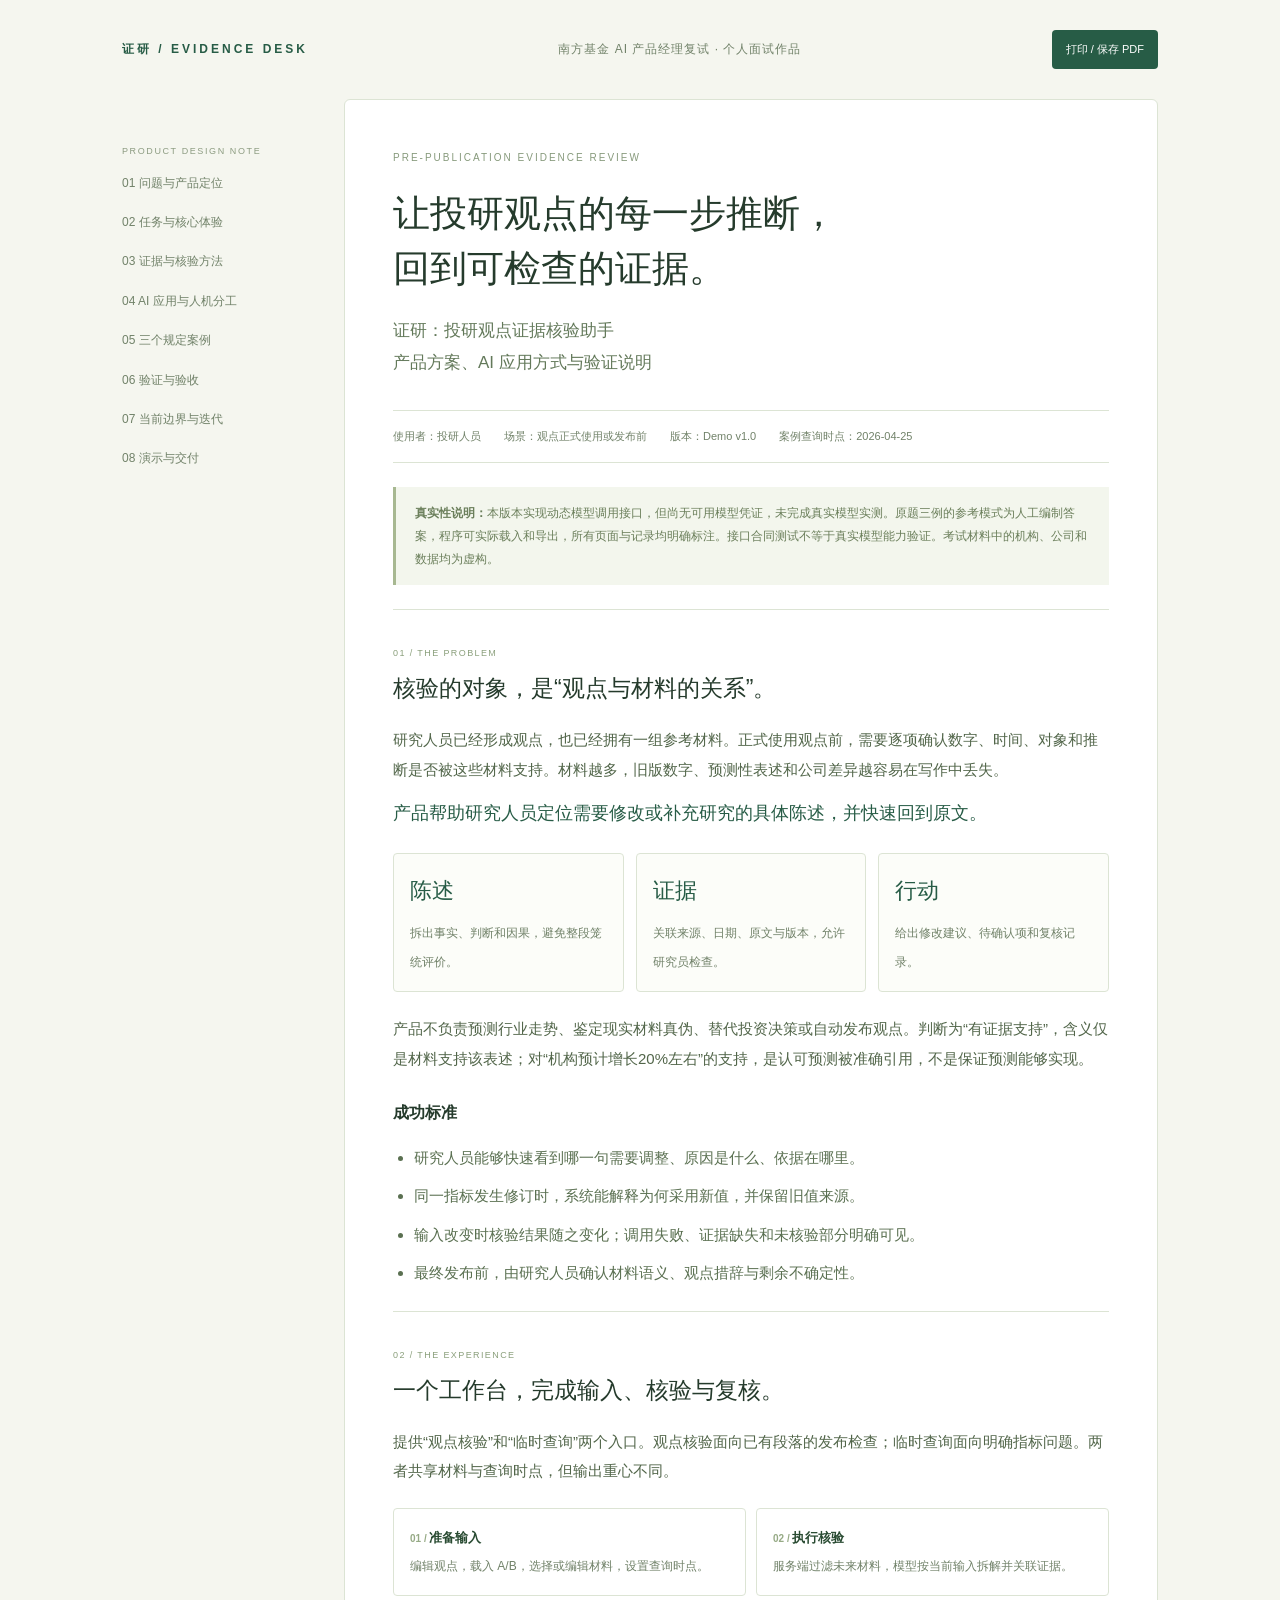
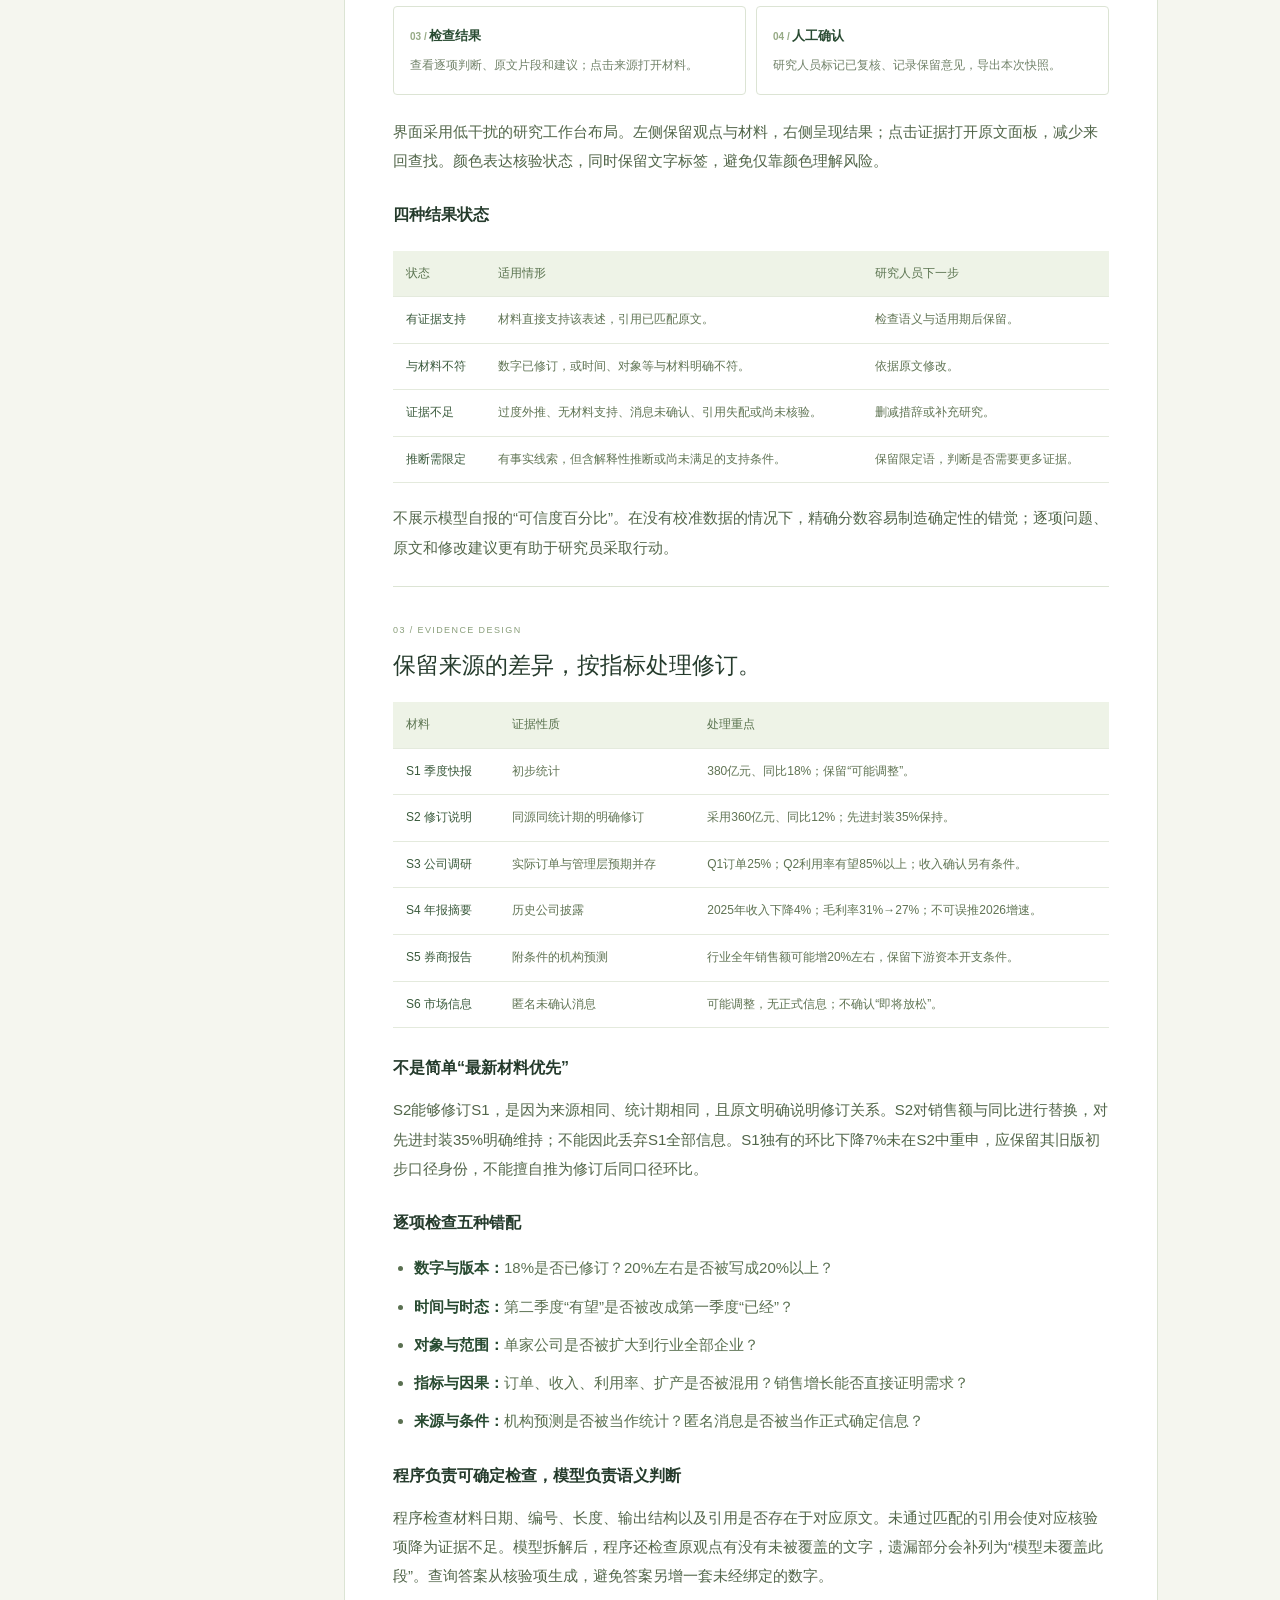
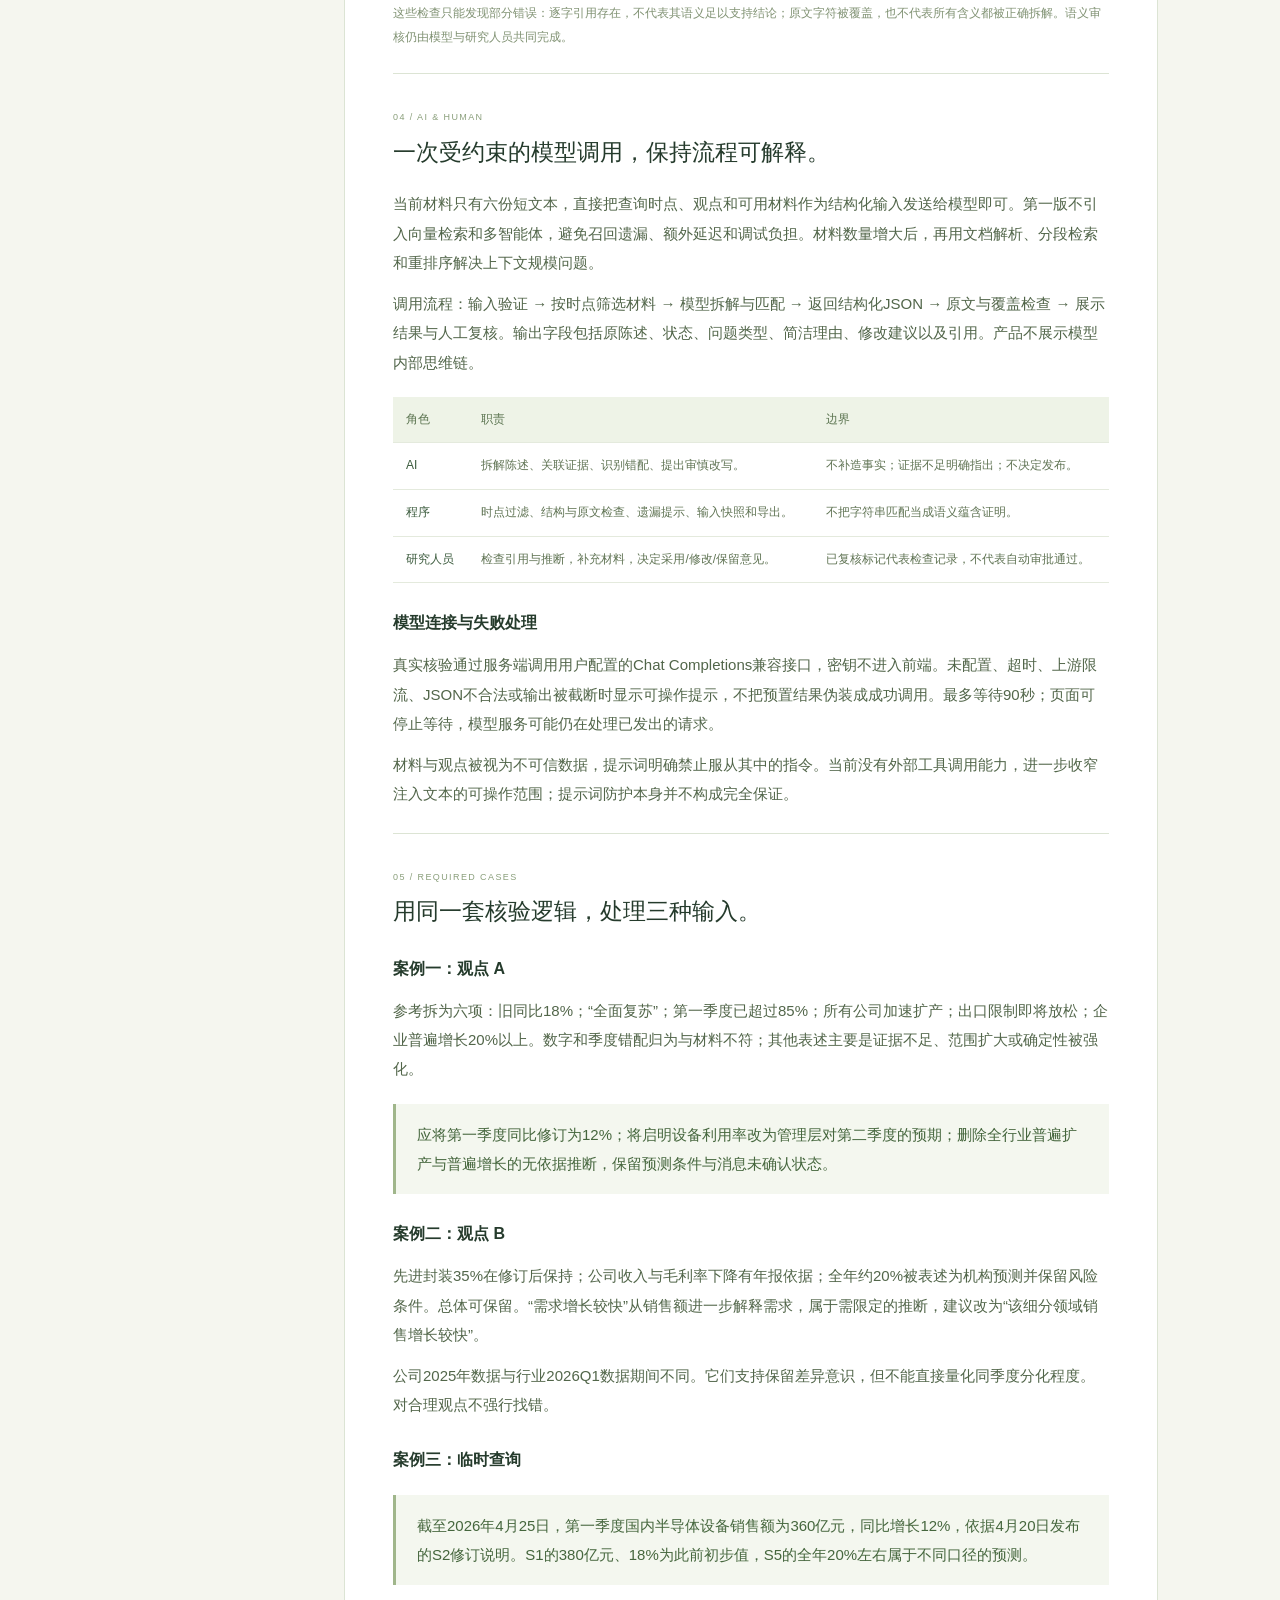
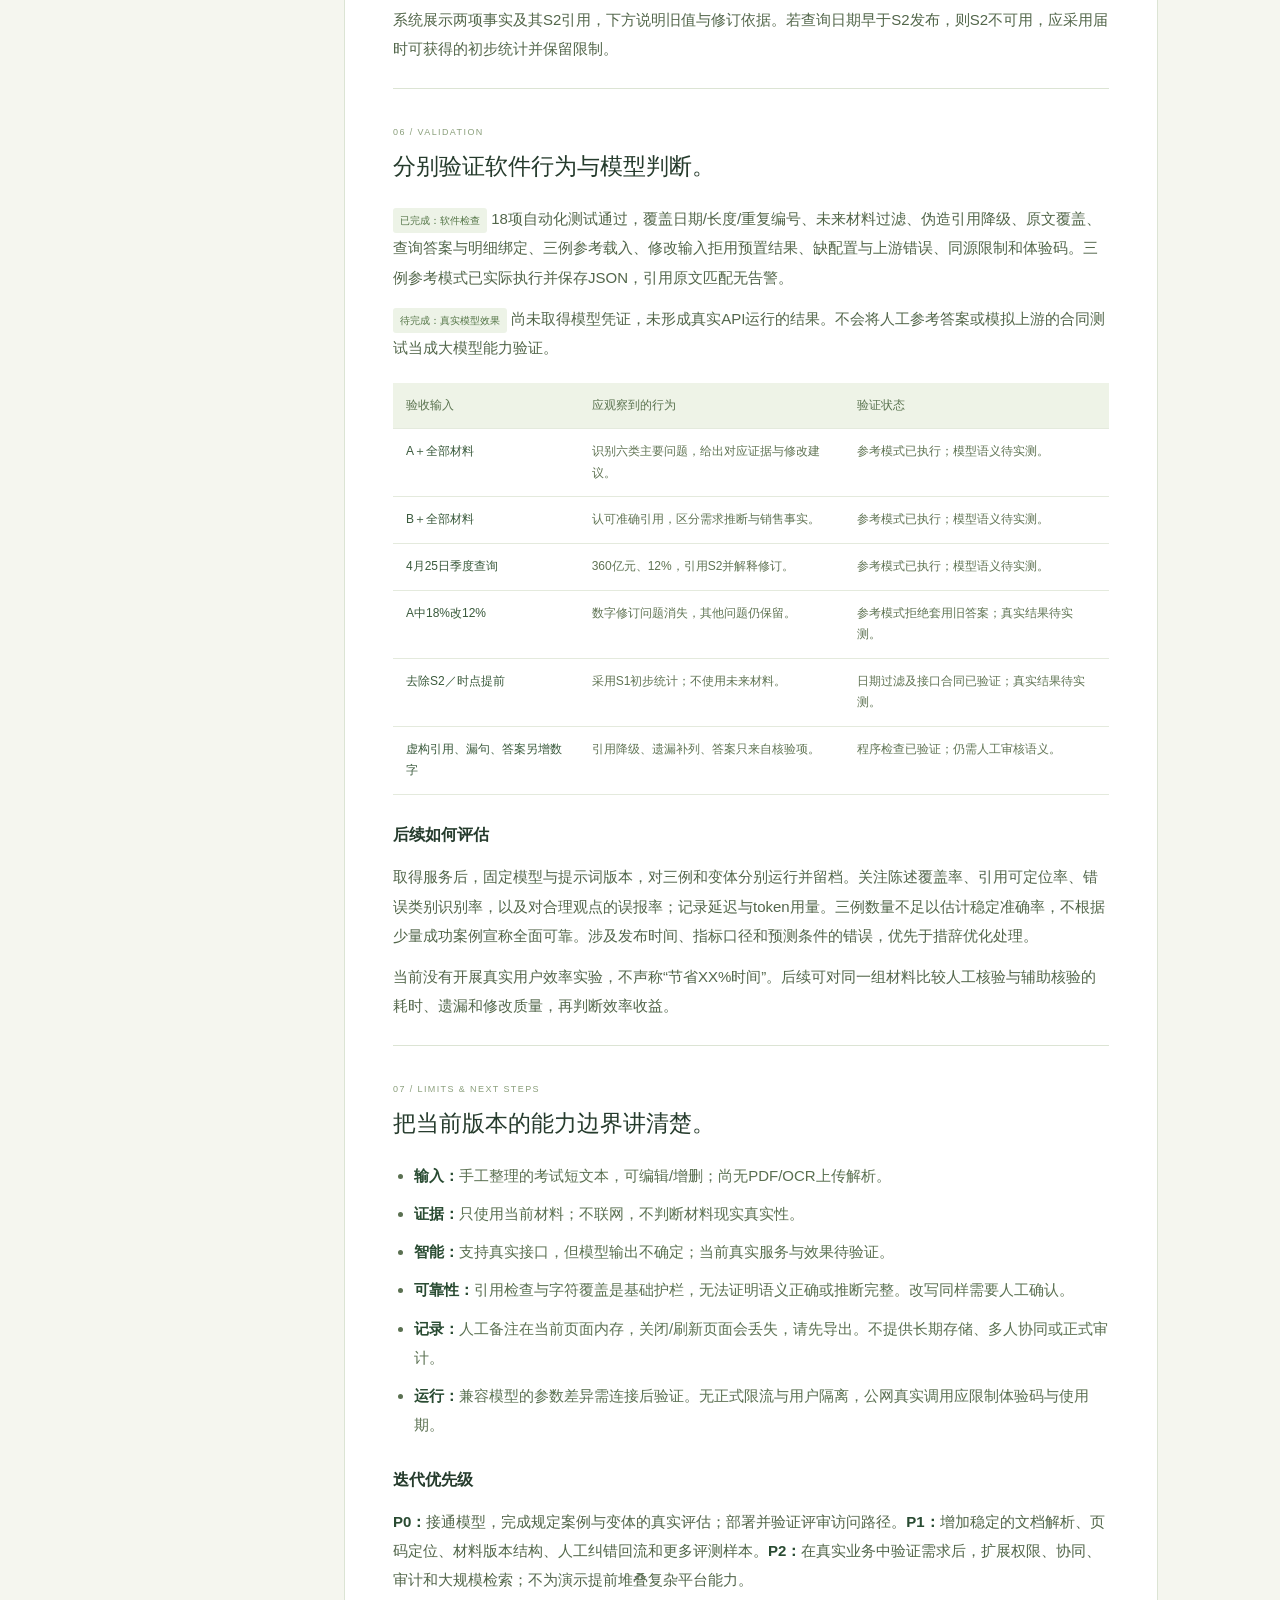
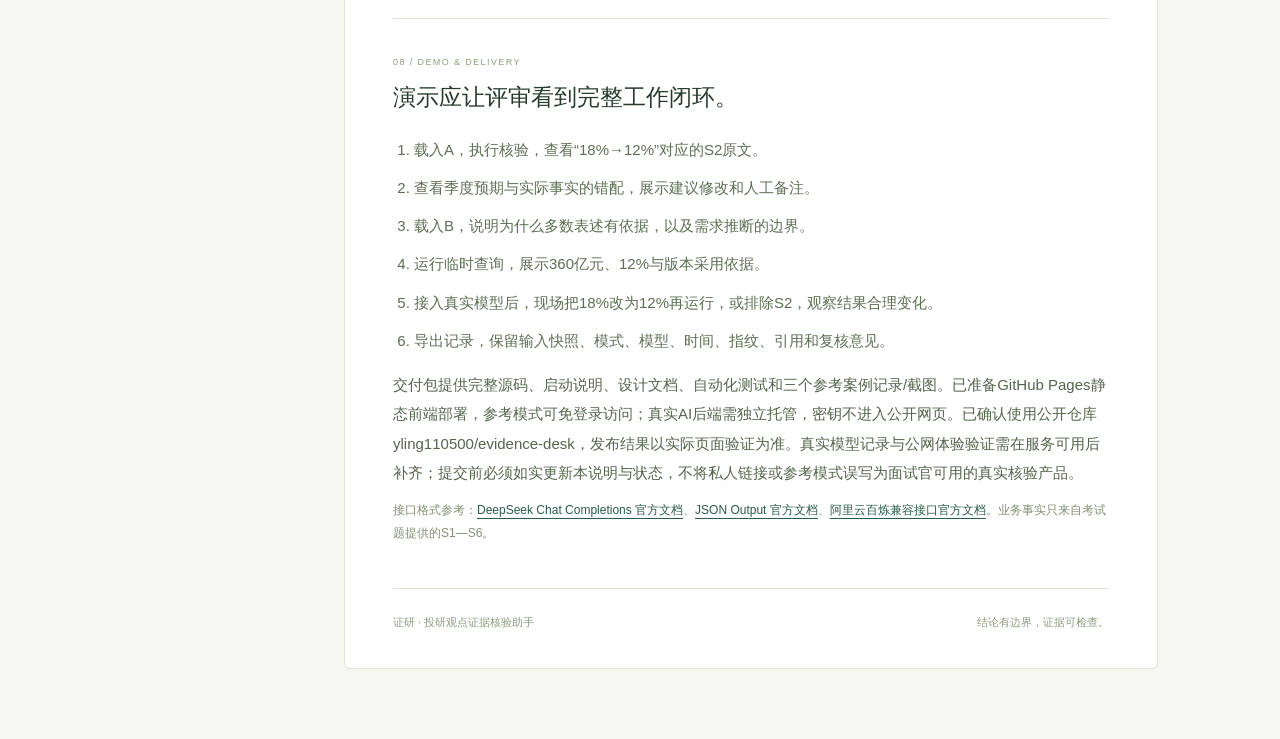
==== design.html @ 10c620d6 "Publish evidence review demo and design documentation" ====
<!doctype html>
<html lang="zh-CN"><head><meta charset="utf-8"><meta name="viewport" content="width=device-width,initial-scale=1"><title>证研 · 产品设计思路</title><style>
:root{--ink:#253b2c;--muted:#718269;--green:#275c46;--line:#dce4d4;--paper:#f5f6ef}*{box-sizing:border-box}html{scroll-behavior:smooth}body{margin:0;background:var(--paper);color:var(--ink);font:15px/1.95 -apple-system,BlinkMacSystemFont,"PingFang SC","Microsoft YaHei",sans-serif}a{color:var(--green);text-underline-offset:4px}header{max-width:1100px;margin:0 auto;padding:30px 32px;display:flex;align-items:center;justify-content:space-between;font-size:12px;letter-spacing:1px;color:var(--muted)}.brand{font-weight:600;color:var(--green);letter-spacing:3px}.wrap{max-width:1100px;margin:auto;display:grid;grid-template-columns:180px minmax(0,1fr);gap:42px;padding:0 32px 70px}nav{position:sticky;top:25px;align-self:start;padding-top:35px}nav a{display:block;font-size:12px;text-decoration:none;color:var(--muted);padding:8px 0}nav small{font-size:9px;letter-spacing:1.6px;color:#8d9c82}article{background:white;border:1px solid var(--line);padding:48px 48px 35px;border-radius:6px}.kicker{font-size:10px;letter-spacing:2px;color:#879a7c}.hero h1{font-family:"Songti SC","Noto Serif CJK SC",serif;font-size:37px;line-height:1.5;font-weight:500;margin:18px 0}.hero>p{font-size:17px;line-height:1.9;color:#63795a}.meta{border-top:1px solid var(--line);border-bottom:1px solid var(--line);padding:15px 0;font-size:11px;color:var(--muted);display:flex;flex-wrap:wrap;gap:10px 23px;margin:30px 0 24px}.disclosure{border-left:3px solid #a7b891;background:#f3f6ed;padding:15px 19px;font-size:12px;line-height:1.9;color:#6b7f5b}.section{padding-top:35px;margin-top:24px;border-top:1px solid var(--line);scroll-margin-top:25px}.section-label{font-size:9px;letter-spacing:1.4px;color:#8a9f7b}.section h2{font-size:23px;font-weight:500;line-height:1.5;margin:8px 0 20px}.section h3{font-size:16px;font-weight:600;margin:24px 0 8px}.section p{margin:12px 0;color:#52664a}.section strong{color:#294b32}.lead{font-size:18px;color:var(--green)!important}.cards{display:grid;grid-template-columns:repeat(3,1fr);gap:12px;margin:22px 0}.card{border:1px solid var(--line);padding:16px;background:#fcfdf9;border-radius:4px}.card b{display:block;font-size:22px;font-weight:500;color:var(--green);margin-bottom:4px}.card span{font-size:12px;color:var(--muted)}table{width:100%;border-collapse:collapse;font-size:12px;line-height:1.8;margin:20px 0}th{text-align:left;background:#eef3e7;color:#5b7450;font-weight:500}td,th{padding:12px 13px;border-bottom:1px solid #e4eadd;vertical-align:top}td{color:#607454}td:first-child{color:#3a5a3c}ol,ul{padding-left:21px;color:#5a7051}li{margin:9px 0}blockquote{border-left:3px solid #a0b68b;margin:20px 0;padding:16px 21px;background:#f4f7ef;color:#45663d}code{font-size:12px;background:#eef3e7;padding:2px 5px;border-radius:3px}.flow{display:grid;grid-template-columns:repeat(2,1fr);gap:10px;counter-reset:flow;margin:22px 0}.flow>div{padding:16px;border:1px solid var(--line);border-radius:4px}.flow strong{display:block;font-size:13px}.flow strong:before{counter-increment:flow;content:'0' counter(flow) ' / ';color:#96aa85;font-size:10px}.flow span{font-size:12px;color:var(--muted)}.tag{display:inline-block;padding:3px 7px;font-size:10px;background:#edf3e7;color:#547547;border-radius:3px}.small{font-size:12px!important;color:#809273!important}.closing{margin-top:42px;padding-top:23px;border-top:1px solid var(--line);font-size:11px;color:#899c7c;display:flex;justify-content:space-between}.print{background:var(--green);border:0;border-radius:4px;color:white;padding:9px 14px;cursor:pointer;font:inherit;font-size:11px}@media(max-width:800px){header{padding:20px}.wrap{display:block;padding:0 16px 40px}nav{display:none}article{padding:30px 23px}.hero h1{font-size:29px}.hero>p{font-size:15px}table{font-size:11px}td,th{padding:10px 7px}.cards{gap:8px}.card{padding:11px}.card span{font-size:11px}.flow{grid-template-columns:1fr}}@media print{body{background:white;font-size:12px}header{padding:0 0 18px}header a,.print,nav{display:none}.wrap{display:block;padding:0;max-width:none}article{padding:0;border:0}.section{break-inside:auto}tr,.card,.flow>div{break-inside:avoid}.hero h1{font-size:30px}h2,h3{break-after:avoid}.section{margin-top:16px;padding-top:20px}a{color:inherit}}@media(prefers-reduced-motion:reduce){html{scroll-behavior:auto}}
</style></head><body>
<header><span class="brand">证研 / EVIDENCE DESK</span><span>南方基金 AI 产品经理复试 · 个人面试作品</span><button class="print" onclick="window.print()">打印 / 保存 PDF</button></header>
<div class="wrap"><nav aria-label="文档目录"><small>PRODUCT DESIGN NOTE</small><a href="#problem">01 问题与产品定位</a><a href="#experience">02 任务与核心体验</a><a href="#evidence">03 证据与核验方法</a><a href="#ai">04 AI 应用与人机分工</a><a href="#cases">05 三个规定案例</a><a href="#validation">06 验证与验收</a><a href="#limits">07 当前边界与迭代</a><a href="#demo">08 演示与交付</a></nav>
<article>
<div class="hero"><div class="kicker">PRE-PUBLICATION EVIDENCE REVIEW</div><h1>让投研观点的每一步推断，<br>回到可检查的证据。</h1><p>证研：投研观点证据核验助手<br>产品方案、AI 应用方式与验证说明</p><div class="meta"><span>使用者：投研人员</span><span>场景：观点正式使用或发布前</span><span>版本：Demo v1.0</span><span>案例查询时点：2026-04-25</span></div><div class="disclosure"><strong>真实性说明：</strong>本版本实现动态模型调用接口，但尚无可用模型凭证，未完成真实模型实测。原题三例的参考模式为人工编制答案，程序可实际载入和导出，所有页面与记录均明确标注。接口合同测试不等于真实模型能力验证。考试材料中的机构、公司和数据均为虚构。</div></div>

<section id="problem" class="section"><div class="section-label">01 / THE PROBLEM</div><h2>核验的对象，是“观点与材料的关系”。</h2><p>研究人员已经形成观点，也已经拥有一组参考材料。正式使用观点前，需要逐项确认数字、时间、对象和推断是否被这些材料支持。材料越多，旧版数字、预测性表述和公司差异越容易在写作中丢失。</p><p class="lead">产品帮助研究人员定位需要修改或补充研究的具体陈述，并快速回到原文。</p><div class="cards"><div class="card"><b>陈述</b><span>拆出事实、判断和因果，避免整段笼统评价。</span></div><div class="card"><b>证据</b><span>关联来源、日期、原文与版本，允许研究员检查。</span></div><div class="card"><b>行动</b><span>给出修改建议、待确认项和复核记录。</span></div></div><p>产品不负责预测行业走势、鉴定现实材料真伪、替代投资决策或自动发布观点。判断为“有证据支持”，含义仅是材料支持该表述；对“机构预计增长20%左右”的支持，是认可预测被准确引用，不是保证预测能够实现。</p><h3>成功标准</h3><ul><li>研究人员能够快速看到哪一句需要调整、原因是什么、依据在哪里。</li><li>同一指标发生修订时，系统能解释为何采用新值，并保留旧值来源。</li><li>输入改变时核验结果随之变化；调用失败、证据缺失和未核验部分明确可见。</li><li>最终发布前，由研究人员确认材料语义、观点措辞与剩余不确定性。</li></ul></section>

<section id="experience" class="section"><div class="section-label">02 / THE EXPERIENCE</div><h2>一个工作台，完成输入、核验与复核。</h2><p>提供“观点核验”和“临时查询”两个入口。观点核验面向已有段落的发布检查；临时查询面向明确指标问题。两者共享材料与查询时点，但输出重心不同。</p><div class="flow"><div><strong>准备输入</strong><span>编辑观点，载入 A/B，选择或编辑材料，设置查询时点。</span></div><div><strong>执行核验</strong><span>服务端过滤未来材料，模型按当前输入拆解并关联证据。</span></div><div><strong>检查结果</strong><span>查看逐项判断、原文片段和建议；点击来源打开材料。</span></div><div><strong>人工确认</strong><span>研究人员标记已复核、记录保留意见，导出本次快照。</span></div></div><p>界面采用低干扰的研究工作台布局。左侧保留观点与材料，右侧呈现结果；点击证据打开原文面板，减少来回查找。颜色表达核验状态，同时保留文字标签，避免仅靠颜色理解风险。</p><h3>四种结果状态</h3><table><thead><tr><th>状态</th><th>适用情形</th><th>研究人员下一步</th></tr></thead><tbody><tr><td>有证据支持</td><td>材料直接支持该表述，引用已匹配原文。</td><td>检查语义与适用期后保留。</td></tr><tr><td>与材料不符</td><td>数字已修订，或时间、对象等与材料明确不符。</td><td>依据原文修改。</td></tr><tr><td>证据不足</td><td>过度外推、无材料支持、消息未确认、引用失配或尚未核验。</td><td>删减措辞或补充研究。</td></tr><tr><td>推断需限定</td><td>有事实线索，但含解释性推断或尚未满足的支持条件。</td><td>保留限定语，判断是否需要更多证据。</td></tr></tbody></table><p>不展示模型自报的“可信度百分比”。在没有校准数据的情况下，精确分数容易制造确定性的错觉；逐项问题、原文和修改建议更有助于研究员采取行动。</p></section>

<section id="evidence" class="section"><div class="section-label">03 / EVIDENCE DESIGN</div><h2>保留来源的差异，按指标处理修订。</h2><table><thead><tr><th>材料</th><th>证据性质</th><th>处理重点</th></tr></thead><tbody><tr><td>S1 季度快报</td><td>初步统计</td><td>380亿元、同比18%；保留“可能调整”。</td></tr><tr><td>S2 修订说明</td><td>同源同统计期的明确修订</td><td>采用360亿元、同比12%；先进封装35%保持。</td></tr><tr><td>S3 公司调研</td><td>实际订单与管理层预期并存</td><td>Q1订单25%；Q2利用率有望85%以上；收入确认另有条件。</td></tr><tr><td>S4 年报摘要</td><td>历史公司披露</td><td>2025年收入下降4%；毛利率31%→27%；不可误推2026增速。</td></tr><tr><td>S5 券商报告</td><td>附条件的机构预测</td><td>行业全年销售额可能增20%左右，保留下游资本开支条件。</td></tr><tr><td>S6 市场信息</td><td>匿名未确认消息</td><td>可能调整，无正式信息；不确认“即将放松”。</td></tr></tbody></table><h3>不是简单“最新材料优先”</h3><p>S2能够修订S1，是因为来源相同、统计期相同，且原文明确说明修订关系。S2对销售额与同比进行替换，对先进封装35%明确维持；不能因此丢弃S1全部信息。S1独有的环比下降7%未在S2中重申，应保留其旧版初步口径身份，不能擅自推为修订后同口径环比。</p><h3>逐项检查五种错配</h3><ul><li><strong>数字与版本：</strong>18%是否已修订？20%左右是否被写成20%以上？</li><li><strong>时间与时态：</strong>第二季度“有望”是否被改成第一季度“已经”？</li><li><strong>对象与范围：</strong>单家公司是否被扩大到行业全部企业？</li><li><strong>指标与因果：</strong>订单、收入、利用率、扩产是否被混用？销售增长能否直接证明需求？</li><li><strong>来源与条件：</strong>机构预测是否被当作统计？匿名消息是否被当作正式确定信息？</li></ul><h3>程序负责可确定检查，模型负责语义判断</h3><p>程序检查材料日期、编号、长度、输出结构以及引用是否存在于对应原文。未通过匹配的引用会使对应核验项降为证据不足。模型拆解后，程序还检查原观点有没有未被覆盖的文字，遗漏部分会补列为“模型未覆盖此段”。查询答案从核验项生成，避免答案另增一套未经绑定的数字。</p><p class="small">这些检查只能发现部分错误：逐字引用存在，不代表其语义足以支持结论；原文字符被覆盖，也不代表所有含义都被正确拆解。语义审核仍由模型与研究人员共同完成。</p></section>

<section id="ai" class="section"><div class="section-label">04 / AI &amp; HUMAN</div><h2>一次受约束的模型调用，保持流程可解释。</h2><p>当前材料只有六份短文本，直接把查询时点、观点和可用材料作为结构化输入发送给模型即可。第一版不引入向量检索和多智能体，避免召回遗漏、额外延迟和调试负担。材料数量增大后，再用文档解析、分段检索和重排序解决上下文规模问题。</p><p>调用流程：输入验证 → 按时点筛选材料 → 模型拆解与匹配 → 返回结构化JSON → 原文与覆盖检查 → 展示结果与人工复核。输出字段包括原陈述、状态、问题类型、简洁理由、修改建议以及引用。产品不展示模型内部思维链。</p><table><thead><tr><th>角色</th><th>职责</th><th>边界</th></tr></thead><tbody><tr><td>AI</td><td>拆解陈述、关联证据、识别错配、提出审慎改写。</td><td>不补造事实；证据不足明确指出；不决定发布。</td></tr><tr><td>程序</td><td>时点过滤、结构与原文检查、遗漏提示、输入快照和导出。</td><td>不把字符串匹配当成语义蕴含证明。</td></tr><tr><td>研究人员</td><td>检查引用与推断，补充材料，决定采用/修改/保留意见。</td><td>已复核标记代表检查记录，不代表自动审批通过。</td></tr></tbody></table><h3>模型连接与失败处理</h3><p>真实核验通过服务端调用用户配置的Chat Completions兼容接口，密钥不进入前端。未配置、超时、上游限流、JSON不合法或输出被截断时显示可操作提示，不把预置结果伪装成成功调用。最多等待90秒；页面可停止等待，模型服务可能仍在处理已发出的请求。</p><p>材料与观点被视为不可信数据，提示词明确禁止服从其中的指令。当前没有外部工具调用能力，进一步收窄注入文本的可操作范围；提示词防护本身并不构成完全保证。</p></section>

<section id="cases" class="section"><div class="section-label">05 / REQUIRED CASES</div><h2>用同一套核验逻辑，处理三种输入。</h2><h3>案例一：观点 A</h3><p>参考拆为六项：旧同比18%；“全面复苏”；第一季度已超过85%；所有公司加速扩产；出口限制即将放松；企业普遍增长20%以上。数字和季度错配归为与材料不符；其他表述主要是证据不足、范围扩大或确定性被强化。</p><blockquote>应将第一季度同比修订为12%；将启明设备利用率改为管理层对第二季度的预期；删除全行业普遍扩产与普遍增长的无依据推断，保留预测条件与消息未确认状态。</blockquote><h3>案例二：观点 B</h3><p>先进封装35%在修订后保持；公司收入与毛利率下降有年报依据；全年约20%被表述为机构预测并保留风险条件。总体可保留。“需求增长较快”从销售额进一步解释需求，属于需限定的推断，建议改为“该细分领域销售增长较快”。</p><p>公司2025年数据与行业2026Q1数据期间不同。它们支持保留差异意识，但不能直接量化同季度分化程度。对合理观点不强行找错。</p><h3>案例三：临时查询</h3><blockquote>截至2026年4月25日，第一季度国内半导体设备销售额为360亿元，同比增长12%，依据4月20日发布的S2修订说明。S1的380亿元、18%为此前初步值，S5的全年20%左右属于不同口径的预测。</blockquote><p>系统展示两项事实及其S2引用，下方说明旧值与修订依据。若查询日期早于S2发布，则S2不可用，应采用届时可获得的初步统计并保留限制。</p></section>

<section id="validation" class="section"><div class="section-label">06 / VALIDATION</div><h2>分别验证软件行为与模型判断。</h2><p><span class="tag">已完成：软件检查</span> 18项自动化测试通过，覆盖日期/长度/重复编号、未来材料过滤、伪造引用降级、原文覆盖、查询答案与明细绑定、三例参考载入、修改输入拒用预置结果、缺配置与上游错误、同源限制和体验码。三例参考模式已实际执行并保存JSON，引用原文匹配无告警。</p><p><span class="tag">待完成：真实模型效果</span> 尚未取得模型凭证，未形成真实API运行的结果。不会将人工参考答案或模拟上游的合同测试当成大模型能力验证。</p><table><thead><tr><th>验收输入</th><th>应观察到的行为</th><th>验证状态</th></tr></thead><tbody><tr><td>A＋全部材料</td><td>识别六类主要问题，给出对应证据与修改建议。</td><td>参考模式已执行；模型语义待实测。</td></tr><tr><td>B＋全部材料</td><td>认可准确引用，区分需求推断与销售事实。</td><td>参考模式已执行；模型语义待实测。</td></tr><tr><td>4月25日季度查询</td><td>360亿元、12%，引用S2并解释修订。</td><td>参考模式已执行；模型语义待实测。</td></tr><tr><td>A中18%改12%</td><td>数字修订问题消失，其他问题仍保留。</td><td>参考模式拒绝套用旧答案；真实结果待实测。</td></tr><tr><td>去除S2／时点提前</td><td>采用S1初步统计；不使用未来材料。</td><td>日期过滤及接口合同已验证；真实结果待实测。</td></tr><tr><td>虚构引用、漏句、答案另增数字</td><td>引用降级、遗漏补列、答案只来自核验项。</td><td>程序检查已验证；仍需人工审核语义。</td></tr></tbody></table><h3>后续如何评估</h3><p>取得服务后，固定模型与提示词版本，对三例和变体分别运行并留档。关注陈述覆盖率、引用可定位率、错误类别识别率，以及对合理观点的误报率；记录延迟与token用量。三例数量不足以估计稳定准确率，不根据少量成功案例宣称全面可靠。涉及发布时间、指标口径和预测条件的错误，优先于措辞优化处理。</p><p>当前没有开展真实用户效率实验，不声称“节省XX%时间”。后续可对同一组材料比较人工核验与辅助核验的耗时、遗漏和修改质量，再判断效率收益。</p></section>

<section id="limits" class="section"><div class="section-label">07 / LIMITS &amp; NEXT STEPS</div><h2>把当前版本的能力边界讲清楚。</h2><ul><li><strong>输入：</strong>手工整理的考试短文本，可编辑/增删；尚无PDF/OCR上传解析。</li><li><strong>证据：</strong>只使用当前材料；不联网，不判断材料现实真实性。</li><li><strong>智能：</strong>支持真实接口，但模型输出不确定；当前真实服务与效果待验证。</li><li><strong>可靠性：</strong>引用检查与字符覆盖是基础护栏，无法证明语义正确或推断完整。改写同样需要人工确认。</li><li><strong>记录：</strong>人工备注在当前页面内存，关闭/刷新页面会丢失，请先导出。不提供长期存储、多人协同或正式审计。</li><li><strong>运行：</strong>兼容模型的参数差异需连接后验证。无正式限流与用户隔离，公网真实调用应限制体验码与使用期。</li></ul><h3>迭代优先级</h3><p><strong>P0：</strong>接通模型，完成规定案例与变体的真实评估；部署并验证评审访问路径。<strong>P1：</strong>增加稳定的文档解析、页码定位、材料版本结构、人工纠错回流和更多评测样本。<strong>P2：</strong>在真实业务中验证需求后，扩展权限、协同、审计和大规模检索；不为演示提前堆叠复杂平台能力。</p></section>

<section id="demo" class="section"><div class="section-label">08 / DEMO &amp; DELIVERY</div><h2>演示应让评审看到完整工作闭环。</h2><ol><li>载入A，执行核验，查看“18%→12%”对应的S2原文。</li><li>查看季度预期与实际事实的错配，展示建议修改和人工备注。</li><li>载入B，说明为什么多数表述有依据，以及需求推断的边界。</li><li>运行临时查询，展示360亿元、12%与版本采用依据。</li><li>接入真实模型后，现场把18%改为12%再运行，或排除S2，观察结果合理变化。</li><li>导出记录，保留输入快照、模式、模型、时间、指纹、引用和复核意见。</li></ol><p>交付包提供完整源码、启动说明、设计文档、自动化测试和三个参考案例记录/截图。已准备GitHub Pages静态前端部署，参考模式可免登录访问；真实AI后端需独立托管，密钥不进入公开网页。已确认使用公开仓库 yling110500/evidence-desk，发布结果以实际页面验证为准。真实模型记录与公网体验验证需在服务可用后补齐；提交前必须如实更新本说明与状态，不将私人链接或参考模式误写为面试官可用的真实核验产品。</p><p class="small">接口格式参考：<a href="https://api-docs.deepseek.com/api/create-chat-completion/">DeepSeek Chat Completions 官方文档</a>、<a href="https://api-docs.deepseek.com/guides/json_mode/">JSON Output 官方文档</a>、<a href="https://help.aliyun.com/zh/model-studio/qwen-api-via-openai-chat-completions/">阿里云百炼兼容接口官方文档</a>。业务事实只来自考试题提供的S1—S6。</p></section>
<div class="closing"><span>证研 · 投研观点证据核验助手</span><span>结论有边界，证据可检查。</span></div>
</article></div></body></html>
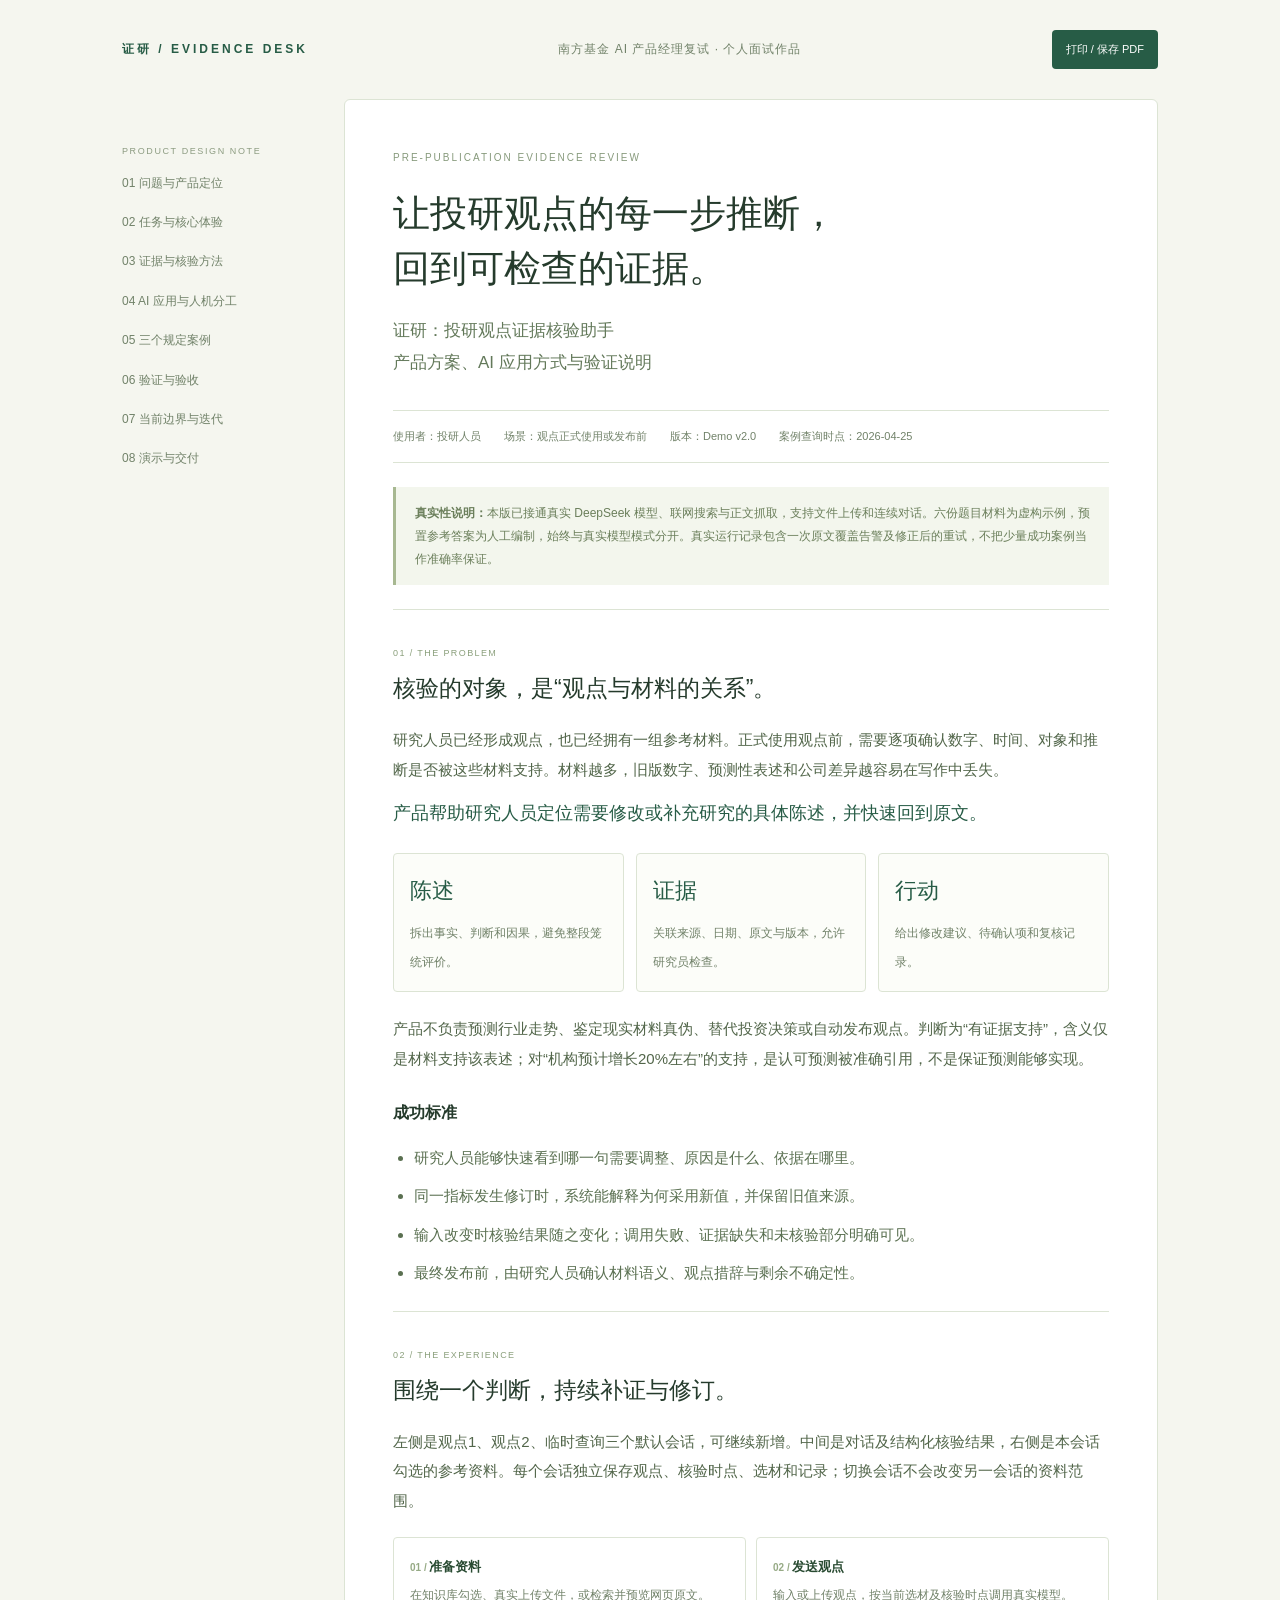
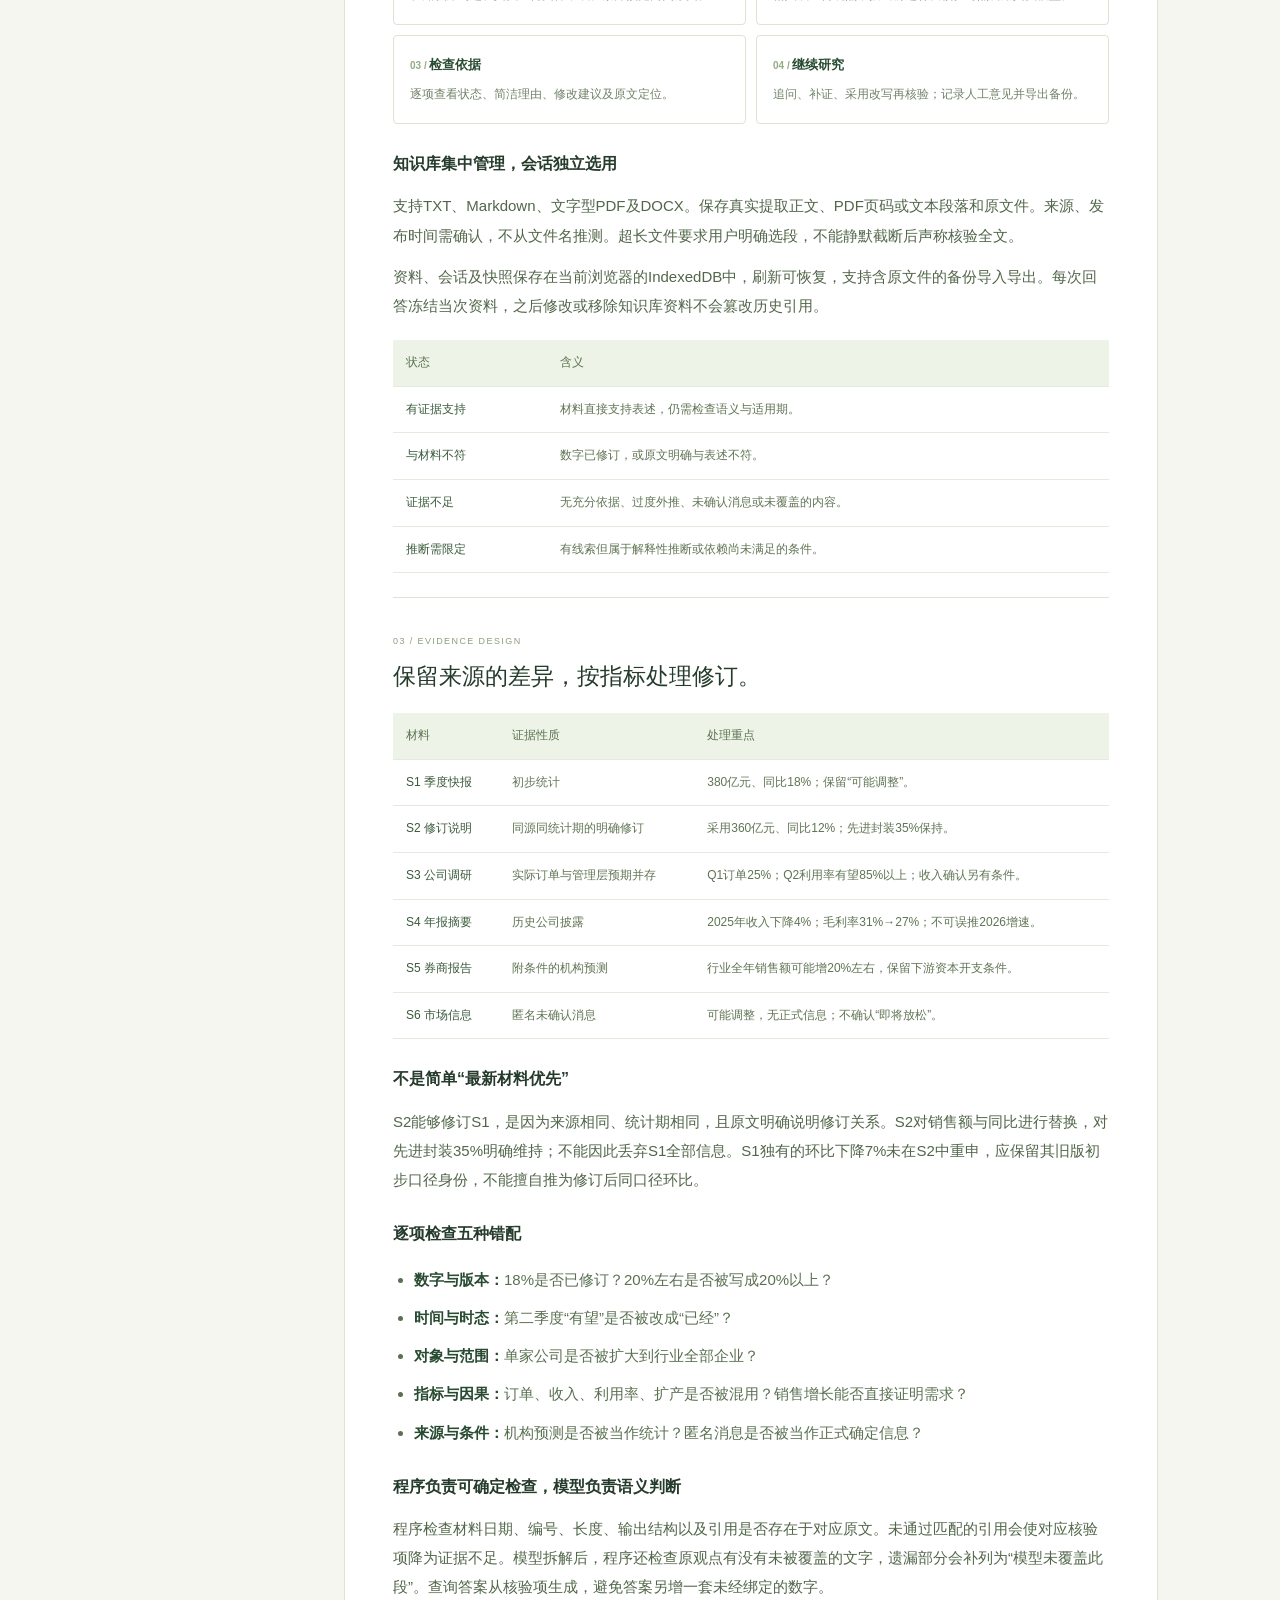
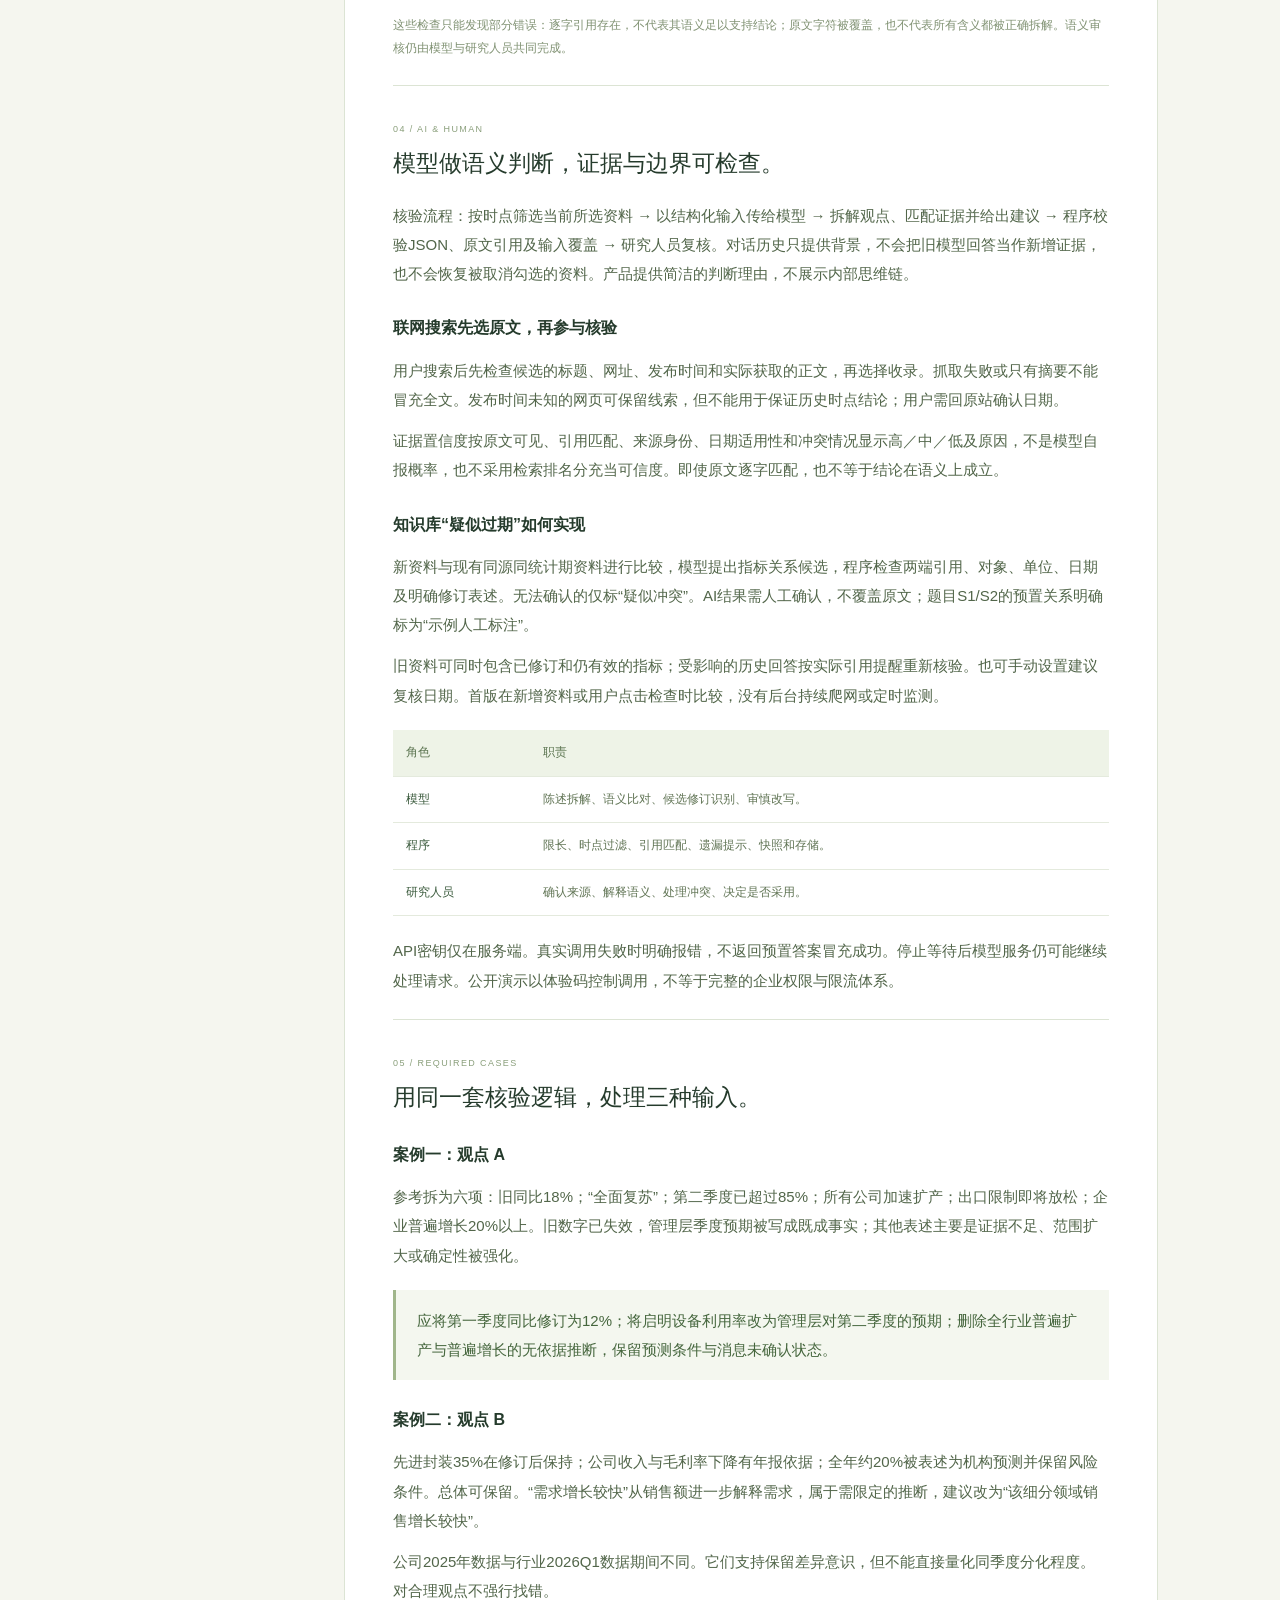
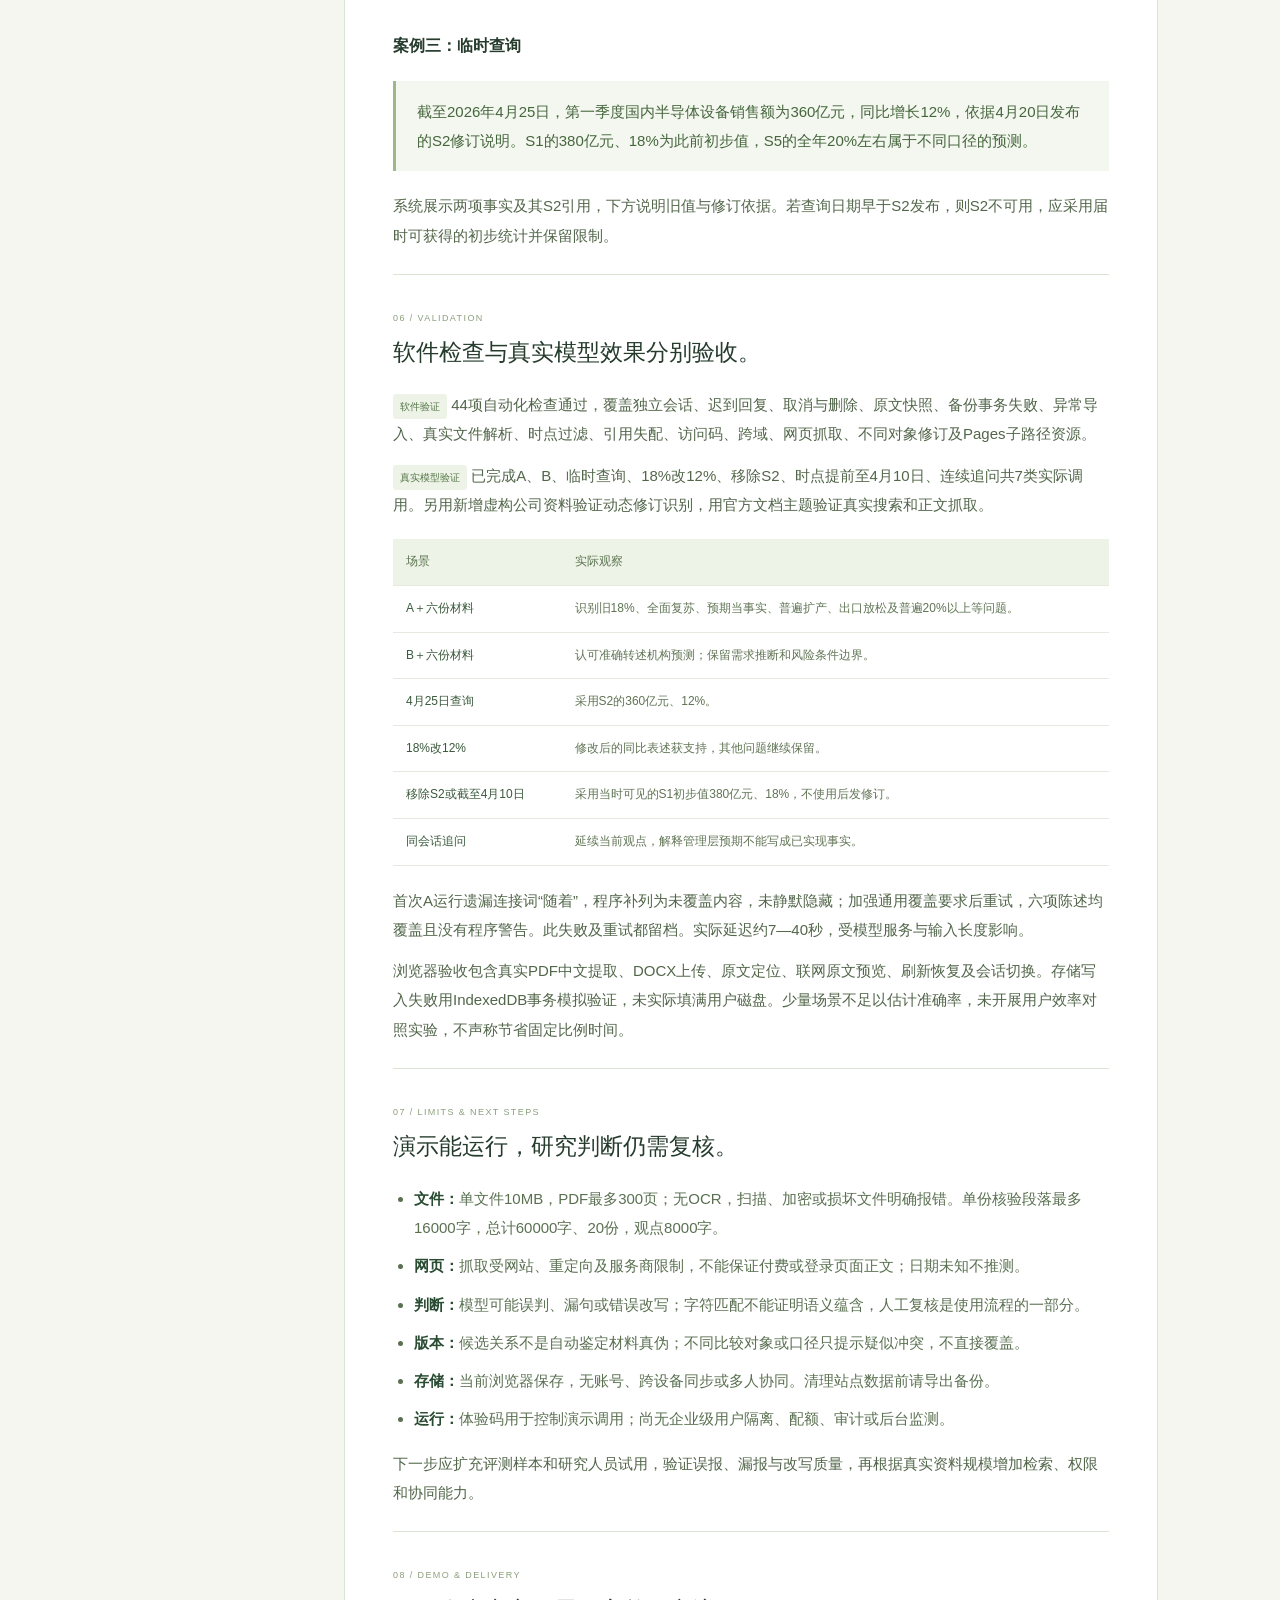
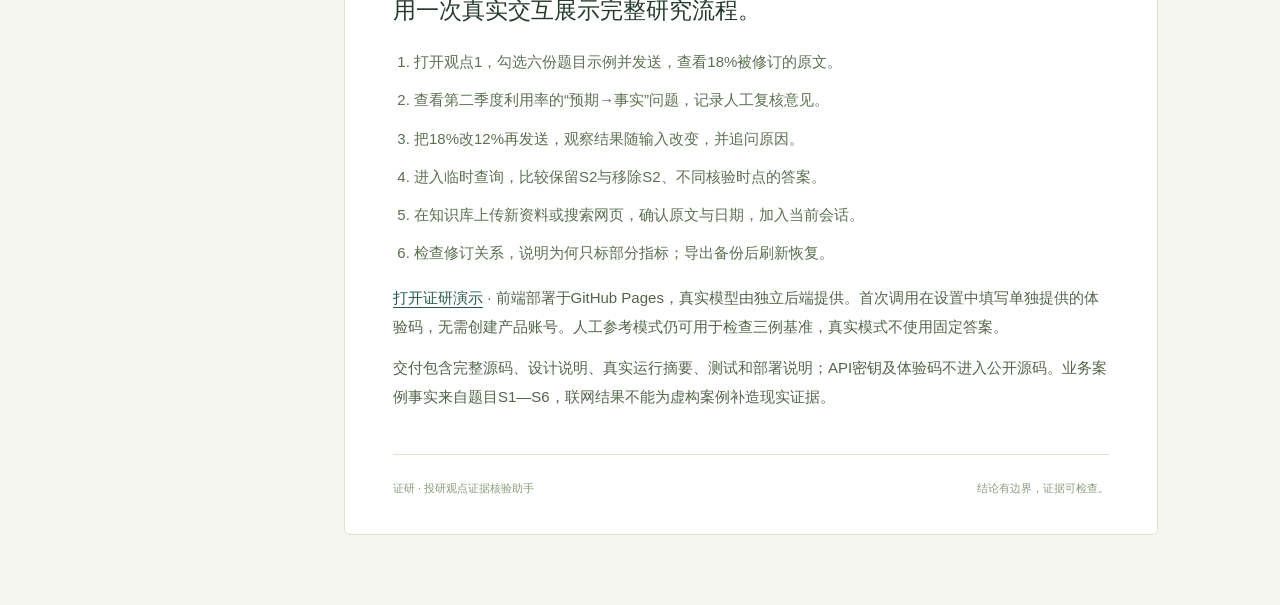
==== commit 5a05375d: "Publish conversational evidence desk v2" ====
--- a/design.html
+++ b/design.html
@@ -5,22 +5,22 @@
 <header><span class="brand">证研 / EVIDENCE DESK</span><span>南方基金 AI 产品经理复试 · 个人面试作品</span><button class="print" onclick="window.print()">打印 / 保存 PDF</button></header>
 <div class="wrap"><nav aria-label="文档目录"><small>PRODUCT DESIGN NOTE</small><a href="#problem">01 问题与产品定位</a><a href="#experience">02 任务与核心体验</a><a href="#evidence">03 证据与核验方法</a><a href="#ai">04 AI 应用与人机分工</a><a href="#cases">05 三个规定案例</a><a href="#validation">06 验证与验收</a><a href="#limits">07 当前边界与迭代</a><a href="#demo">08 演示与交付</a></nav>
 <article>
-<div class="hero"><div class="kicker">PRE-PUBLICATION EVIDENCE REVIEW</div><h1>让投研观点的每一步推断，<br>回到可检查的证据。</h1><p>证研：投研观点证据核验助手<br>产品方案、AI 应用方式与验证说明</p><div class="meta"><span>使用者：投研人员</span><span>场景：观点正式使用或发布前</span><span>版本：Demo v1.0</span><span>案例查询时点：2026-04-25</span></div><div class="disclosure"><strong>真实性说明：</strong>本版本实现动态模型调用接口，但尚无可用模型凭证，未完成真实模型实测。原题三例的参考模式为人工编制答案，程序可实际载入和导出，所有页面与记录均明确标注。接口合同测试不等于真实模型能力验证。考试材料中的机构、公司和数据均为虚构。</div></div>
+<div class="hero"><div class="kicker">PRE-PUBLICATION EVIDENCE REVIEW</div><h1>让投研观点的每一步推断，<br>回到可检查的证据。</h1><p>证研：投研观点证据核验助手<br>产品方案、AI 应用方式与验证说明</p><div class="meta"><span>使用者：投研人员</span><span>场景：观点正式使用或发布前</span><span>版本：Demo v2.0</span><span>案例查询时点：2026-04-25</span></div><div class="disclosure"><strong>真实性说明：</strong>本版已接通真实 DeepSeek 模型、联网搜索与正文抓取，支持文件上传和连续对话。六份题目材料为虚构示例，预置参考答案为人工编制，始终与真实模型模式分开。真实运行记录包含一次原文覆盖告警及修正后的重试，不把少量成功案例当作准确率保证。</div></div>
 
 <section id="problem" class="section"><div class="section-label">01 / THE PROBLEM</div><h2>核验的对象，是“观点与材料的关系”。</h2><p>研究人员已经形成观点，也已经拥有一组参考材料。正式使用观点前，需要逐项确认数字、时间、对象和推断是否被这些材料支持。材料越多，旧版数字、预测性表述和公司差异越容易在写作中丢失。</p><p class="lead">产品帮助研究人员定位需要修改或补充研究的具体陈述，并快速回到原文。</p><div class="cards"><div class="card"><b>陈述</b><span>拆出事实、判断和因果，避免整段笼统评价。</span></div><div class="card"><b>证据</b><span>关联来源、日期、原文与版本，允许研究员检查。</span></div><div class="card"><b>行动</b><span>给出修改建议、待确认项和复核记录。</span></div></div><p>产品不负责预测行业走势、鉴定现实材料真伪、替代投资决策或自动发布观点。判断为“有证据支持”，含义仅是材料支持该表述；对“机构预计增长20%左右”的支持，是认可预测被准确引用，不是保证预测能够实现。</p><h3>成功标准</h3><ul><li>研究人员能够快速看到哪一句需要调整、原因是什么、依据在哪里。</li><li>同一指标发生修订时，系统能解释为何采用新值，并保留旧值来源。</li><li>输入改变时核验结果随之变化；调用失败、证据缺失和未核验部分明确可见。</li><li>最终发布前，由研究人员确认材料语义、观点措辞与剩余不确定性。</li></ul></section>
 
-<section id="experience" class="section"><div class="section-label">02 / THE EXPERIENCE</div><h2>一个工作台，完成输入、核验与复核。</h2><p>提供“观点核验”和“临时查询”两个入口。观点核验面向已有段落的发布检查；临时查询面向明确指标问题。两者共享材料与查询时点，但输出重心不同。</p><div class="flow"><div><strong>准备输入</strong><span>编辑观点，载入 A/B，选择或编辑材料，设置查询时点。</span></div><div><strong>执行核验</strong><span>服务端过滤未来材料，模型按当前输入拆解并关联证据。</span></div><div><strong>检查结果</strong><span>查看逐项判断、原文片段和建议；点击来源打开材料。</span></div><div><strong>人工确认</strong><span>研究人员标记已复核、记录保留意见，导出本次快照。</span></div></div><p>界面采用低干扰的研究工作台布局。左侧保留观点与材料，右侧呈现结果；点击证据打开原文面板，减少来回查找。颜色表达核验状态，同时保留文字标签，避免仅靠颜色理解风险。</p><h3>四种结果状态</h3><table><thead><tr><th>状态</th><th>适用情形</th><th>研究人员下一步</th></tr></thead><tbody><tr><td>有证据支持</td><td>材料直接支持该表述，引用已匹配原文。</td><td>检查语义与适用期后保留。</td></tr><tr><td>与材料不符</td><td>数字已修订，或时间、对象等与材料明确不符。</td><td>依据原文修改。</td></tr><tr><td>证据不足</td><td>过度外推、无材料支持、消息未确认、引用失配或尚未核验。</td><td>删减措辞或补充研究。</td></tr><tr><td>推断需限定</td><td>有事实线索，但含解释性推断或尚未满足的支持条件。</td><td>保留限定语，判断是否需要更多证据。</td></tr></tbody></table><p>不展示模型自报的“可信度百分比”。在没有校准数据的情况下，精确分数容易制造确定性的错觉；逐项问题、原文和修改建议更有助于研究员采取行动。</p></section>
+<section id="experience" class="section"><div class="section-label">02 / THE EXPERIENCE</div><h2>围绕一个判断，持续补证与修订。</h2><p>左侧是观点1、观点2、临时查询三个默认会话，可继续新增。中间是对话及结构化核验结果，右侧是本会话勾选的参考资料。每个会话独立保存观点、核验时点、选材和记录；切换会话不会改变另一会话的资料范围。</p><div class="flow"><div><strong>准备资料</strong><span>在知识库勾选、真实上传文件，或检索并预览网页原文。</span></div><div><strong>发送观点</strong><span>输入或上传观点，按当前选材及核验时点调用真实模型。</span></div><div><strong>检查依据</strong><span>逐项查看状态、简洁理由、修改建议及原文定位。</span></div><div><strong>继续研究</strong><span>追问、补证、采用改写再核验；记录人工意见并导出备份。</span></div></div><h3>知识库集中管理，会话独立选用</h3><p>支持TXT、Markdown、文字型PDF及DOCX。保存真实提取正文、PDF页码或文本段落和原文件。来源、发布时间需确认，不从文件名推测。超长文件要求用户明确选段，不能静默截断后声称核验全文。</p><p>资料、会话及快照保存在当前浏览器的IndexedDB中，刷新可恢复，支持含原文件的备份导入导出。每次回答冻结当次资料，之后修改或移除知识库资料不会篡改历史引用。</p><table><tr><th>状态</th><th>含义</th></tr><tr><td>有证据支持</td><td>材料直接支持表述，仍需检查语义与适用期。</td></tr><tr><td>与材料不符</td><td>数字已修订，或原文明确与表述不符。</td></tr><tr><td>证据不足</td><td>无充分依据、过度外推、未确认消息或未覆盖的内容。</td></tr><tr><td>推断需限定</td><td>有线索但属于解释性推断或依赖尚未满足的条件。</td></tr></table></section>
 
-<section id="evidence" class="section"><div class="section-label">03 / EVIDENCE DESIGN</div><h2>保留来源的差异，按指标处理修订。</h2><table><thead><tr><th>材料</th><th>证据性质</th><th>处理重点</th></tr></thead><tbody><tr><td>S1 季度快报</td><td>初步统计</td><td>380亿元、同比18%；保留“可能调整”。</td></tr><tr><td>S2 修订说明</td><td>同源同统计期的明确修订</td><td>采用360亿元、同比12%；先进封装35%保持。</td></tr><tr><td>S3 公司调研</td><td>实际订单与管理层预期并存</td><td>Q1订单25%；Q2利用率有望85%以上；收入确认另有条件。</td></tr><tr><td>S4 年报摘要</td><td>历史公司披露</td><td>2025年收入下降4%；毛利率31%→27%；不可误推2026增速。</td></tr><tr><td>S5 券商报告</td><td>附条件的机构预测</td><td>行业全年销售额可能增20%左右，保留下游资本开支条件。</td></tr><tr><td>S6 市场信息</td><td>匿名未确认消息</td><td>可能调整，无正式信息；不确认“即将放松”。</td></tr></tbody></table><h3>不是简单“最新材料优先”</h3><p>S2能够修订S1，是因为来源相同、统计期相同，且原文明确说明修订关系。S2对销售额与同比进行替换，对先进封装35%明确维持；不能因此丢弃S1全部信息。S1独有的环比下降7%未在S2中重申，应保留其旧版初步口径身份，不能擅自推为修订后同口径环比。</p><h3>逐项检查五种错配</h3><ul><li><strong>数字与版本：</strong>18%是否已修订？20%左右是否被写成20%以上？</li><li><strong>时间与时态：</strong>第二季度“有望”是否被改成第一季度“已经”？</li><li><strong>对象与范围：</strong>单家公司是否被扩大到行业全部企业？</li><li><strong>指标与因果：</strong>订单、收入、利用率、扩产是否被混用？销售增长能否直接证明需求？</li><li><strong>来源与条件：</strong>机构预测是否被当作统计？匿名消息是否被当作正式确定信息？</li></ul><h3>程序负责可确定检查，模型负责语义判断</h3><p>程序检查材料日期、编号、长度、输出结构以及引用是否存在于对应原文。未通过匹配的引用会使对应核验项降为证据不足。模型拆解后，程序还检查原观点有没有未被覆盖的文字，遗漏部分会补列为“模型未覆盖此段”。查询答案从核验项生成，避免答案另增一套未经绑定的数字。</p><p class="small">这些检查只能发现部分错误：逐字引用存在，不代表其语义足以支持结论；原文字符被覆盖，也不代表所有含义都被正确拆解。语义审核仍由模型与研究人员共同完成。</p></section>
+<section id="evidence" class="section"><div class="section-label">03 / EVIDENCE DESIGN</div><h2>保留来源的差异，按指标处理修订。</h2><table><thead><tr><th>材料</th><th>证据性质</th><th>处理重点</th></tr></thead><tbody><tr><td>S1 季度快报</td><td>初步统计</td><td>380亿元、同比18%；保留“可能调整”。</td></tr><tr><td>S2 修订说明</td><td>同源同统计期的明确修订</td><td>采用360亿元、同比12%；先进封装35%保持。</td></tr><tr><td>S3 公司调研</td><td>实际订单与管理层预期并存</td><td>Q1订单25%；Q2利用率有望85%以上；收入确认另有条件。</td></tr><tr><td>S4 年报摘要</td><td>历史公司披露</td><td>2025年收入下降4%；毛利率31%→27%；不可误推2026增速。</td></tr><tr><td>S5 券商报告</td><td>附条件的机构预测</td><td>行业全年销售额可能增20%左右，保留下游资本开支条件。</td></tr><tr><td>S6 市场信息</td><td>匿名未确认消息</td><td>可能调整，无正式信息；不确认“即将放松”。</td></tr></tbody></table><h3>不是简单“最新材料优先”</h3><p>S2能够修订S1，是因为来源相同、统计期相同，且原文明确说明修订关系。S2对销售额与同比进行替换，对先进封装35%明确维持；不能因此丢弃S1全部信息。S1独有的环比下降7%未在S2中重申，应保留其旧版初步口径身份，不能擅自推为修订后同口径环比。</p><h3>逐项检查五种错配</h3><ul><li><strong>数字与版本：</strong>18%是否已修订？20%左右是否被写成20%以上？</li><li><strong>时间与时态：</strong>第二季度“有望”是否被改成“已经”？</li><li><strong>对象与范围：</strong>单家公司是否被扩大到行业全部企业？</li><li><strong>指标与因果：</strong>订单、收入、利用率、扩产是否被混用？销售增长能否直接证明需求？</li><li><strong>来源与条件：</strong>机构预测是否被当作统计？匿名消息是否被当作正式确定信息？</li></ul><h3>程序负责可确定检查，模型负责语义判断</h3><p>程序检查材料日期、编号、长度、输出结构以及引用是否存在于对应原文。未通过匹配的引用会使对应核验项降为证据不足。模型拆解后，程序还检查原观点有没有未被覆盖的文字，遗漏部分会补列为“模型未覆盖此段”。查询答案从核验项生成，避免答案另增一套未经绑定的数字。</p><p class="small">这些检查只能发现部分错误：逐字引用存在，不代表其语义足以支持结论；原文字符被覆盖，也不代表所有含义都被正确拆解。语义审核仍由模型与研究人员共同完成。</p></section>
 
-<section id="ai" class="section"><div class="section-label">04 / AI &amp; HUMAN</div><h2>一次受约束的模型调用，保持流程可解释。</h2><p>当前材料只有六份短文本，直接把查询时点、观点和可用材料作为结构化输入发送给模型即可。第一版不引入向量检索和多智能体，避免召回遗漏、额外延迟和调试负担。材料数量增大后，再用文档解析、分段检索和重排序解决上下文规模问题。</p><p>调用流程：输入验证 → 按时点筛选材料 → 模型拆解与匹配 → 返回结构化JSON → 原文与覆盖检查 → 展示结果与人工复核。输出字段包括原陈述、状态、问题类型、简洁理由、修改建议以及引用。产品不展示模型内部思维链。</p><table><thead><tr><th>角色</th><th>职责</th><th>边界</th></tr></thead><tbody><tr><td>AI</td><td>拆解陈述、关联证据、识别错配、提出审慎改写。</td><td>不补造事实；证据不足明确指出；不决定发布。</td></tr><tr><td>程序</td><td>时点过滤、结构与原文检查、遗漏提示、输入快照和导出。</td><td>不把字符串匹配当成语义蕴含证明。</td></tr><tr><td>研究人员</td><td>检查引用与推断，补充材料，决定采用/修改/保留意见。</td><td>已复核标记代表检查记录，不代表自动审批通过。</td></tr></tbody></table><h3>模型连接与失败处理</h3><p>真实核验通过服务端调用用户配置的Chat Completions兼容接口，密钥不进入前端。未配置、超时、上游限流、JSON不合法或输出被截断时显示可操作提示，不把预置结果伪装成成功调用。最多等待90秒；页面可停止等待，模型服务可能仍在处理已发出的请求。</p><p>材料与观点被视为不可信数据，提示词明确禁止服从其中的指令。当前没有外部工具调用能力，进一步收窄注入文本的可操作范围；提示词防护本身并不构成完全保证。</p></section>
+<section id="ai" class="section"><div class="section-label">04 / AI &amp; HUMAN</div><h2>模型做语义判断，证据与边界可检查。</h2><p>核验流程：按时点筛选当前所选资料 → 以结构化输入传给模型 → 拆解观点、匹配证据并给出建议 → 程序校验JSON、原文引用及输入覆盖 → 研究人员复核。对话历史只提供背景，不会把旧模型回答当作新增证据，也不会恢复被取消勾选的资料。产品提供简洁的判断理由，不展示内部思维链。</p><h3>联网搜索先选原文，再参与核验</h3><p>用户搜索后先检查候选的标题、网址、发布时间和实际获取的正文，再选择收录。抓取失败或只有摘要不能冒充全文。发布时间未知的网页可保留线索，但不能用于保证历史时点结论；用户需回原站确认日期。</p><p>证据置信度按原文可见、引用匹配、来源身份、日期适用性和冲突情况显示高／中／低及原因，不是模型自报概率，也不采用检索排名分充当可信度。即使原文逐字匹配，也不等于结论在语义上成立。</p><h3>知识库“疑似过期”如何实现</h3><p>新资料与现有同源同统计期资料进行比较，模型提出指标关系候选，程序检查两端引用、对象、单位、日期及明确修订表述。无法确认的仅标“疑似冲突”。AI结果需人工确认，不覆盖原文；题目S1/S2的预置关系明确标为“示例人工标注”。</p><p>旧资料可同时包含已修订和仍有效的指标；受影响的历史回答按实际引用提醒重新核验。也可手动设置建议复核日期。首版在新增资料或用户点击检查时比较，没有后台持续爬网或定时监测。</p><table><tr><th>角色</th><th>职责</th></tr><tr><td>模型</td><td>陈述拆解、语义比对、候选修订识别、审慎改写。</td></tr><tr><td>程序</td><td>限长、时点过滤、引用匹配、遗漏提示、快照和存储。</td></tr><tr><td>研究人员</td><td>确认来源、解释语义、处理冲突、决定是否采用。</td></tr></table><p>API密钥仅在服务端。真实调用失败时明确报错，不返回预置答案冒充成功。停止等待后模型服务仍可能继续处理请求。公开演示以体验码控制调用，不等于完整的企业权限与限流体系。</p></section>
 
-<section id="cases" class="section"><div class="section-label">05 / REQUIRED CASES</div><h2>用同一套核验逻辑，处理三种输入。</h2><h3>案例一：观点 A</h3><p>参考拆为六项：旧同比18%；“全面复苏”；第一季度已超过85%；所有公司加速扩产；出口限制即将放松；企业普遍增长20%以上。数字和季度错配归为与材料不符；其他表述主要是证据不足、范围扩大或确定性被强化。</p><blockquote>应将第一季度同比修订为12%；将启明设备利用率改为管理层对第二季度的预期；删除全行业普遍扩产与普遍增长的无依据推断，保留预测条件与消息未确认状态。</blockquote><h3>案例二：观点 B</h3><p>先进封装35%在修订后保持；公司收入与毛利率下降有年报依据；全年约20%被表述为机构预测并保留风险条件。总体可保留。“需求增长较快”从销售额进一步解释需求，属于需限定的推断，建议改为“该细分领域销售增长较快”。</p><p>公司2025年数据与行业2026Q1数据期间不同。它们支持保留差异意识，但不能直接量化同季度分化程度。对合理观点不强行找错。</p><h3>案例三：临时查询</h3><blockquote>截至2026年4月25日，第一季度国内半导体设备销售额为360亿元，同比增长12%，依据4月20日发布的S2修订说明。S1的380亿元、18%为此前初步值，S5的全年20%左右属于不同口径的预测。</blockquote><p>系统展示两项事实及其S2引用，下方说明旧值与修订依据。若查询日期早于S2发布，则S2不可用，应采用届时可获得的初步统计并保留限制。</p></section>
+<section id="cases" class="section"><div class="section-label">05 / REQUIRED CASES</div><h2>用同一套核验逻辑，处理三种输入。</h2><h3>案例一：观点 A</h3><p>参考拆为六项：旧同比18%；“全面复苏”；第二季度已超过85%；所有公司加速扩产；出口限制即将放松；企业普遍增长20%以上。旧数字已失效，管理层季度预期被写成既成事实；其他表述主要是证据不足、范围扩大或确定性被强化。</p><blockquote>应将第一季度同比修订为12%；将启明设备利用率改为管理层对第二季度的预期；删除全行业普遍扩产与普遍增长的无依据推断，保留预测条件与消息未确认状态。</blockquote><h3>案例二：观点 B</h3><p>先进封装35%在修订后保持；公司收入与毛利率下降有年报依据；全年约20%被表述为机构预测并保留风险条件。总体可保留。“需求增长较快”从销售额进一步解释需求，属于需限定的推断，建议改为“该细分领域销售增长较快”。</p><p>公司2025年数据与行业2026Q1数据期间不同。它们支持保留差异意识，但不能直接量化同季度分化程度。对合理观点不强行找错。</p><h3>案例三：临时查询</h3><blockquote>截至2026年4月25日，第一季度国内半导体设备销售额为360亿元，同比增长12%，依据4月20日发布的S2修订说明。S1的380亿元、18%为此前初步值，S5的全年20%左右属于不同口径的预测。</blockquote><p>系统展示两项事实及其S2引用，下方说明旧值与修订依据。若查询日期早于S2发布，则S2不可用，应采用届时可获得的初步统计并保留限制。</p></section>
 
-<section id="validation" class="section"><div class="section-label">06 / VALIDATION</div><h2>分别验证软件行为与模型判断。</h2><p><span class="tag">已完成：软件检查</span> 18项自动化测试通过，覆盖日期/长度/重复编号、未来材料过滤、伪造引用降级、原文覆盖、查询答案与明细绑定、三例参考载入、修改输入拒用预置结果、缺配置与上游错误、同源限制和体验码。三例参考模式已实际执行并保存JSON，引用原文匹配无告警。</p><p><span class="tag">待完成：真实模型效果</span> 尚未取得模型凭证，未形成真实API运行的结果。不会将人工参考答案或模拟上游的合同测试当成大模型能力验证。</p><table><thead><tr><th>验收输入</th><th>应观察到的行为</th><th>验证状态</th></tr></thead><tbody><tr><td>A＋全部材料</td><td>识别六类主要问题，给出对应证据与修改建议。</td><td>参考模式已执行；模型语义待实测。</td></tr><tr><td>B＋全部材料</td><td>认可准确引用，区分需求推断与销售事实。</td><td>参考模式已执行；模型语义待实测。</td></tr><tr><td>4月25日季度查询</td><td>360亿元、12%，引用S2并解释修订。</td><td>参考模式已执行；模型语义待实测。</td></tr><tr><td>A中18%改12%</td><td>数字修订问题消失，其他问题仍保留。</td><td>参考模式拒绝套用旧答案；真实结果待实测。</td></tr><tr><td>去除S2／时点提前</td><td>采用S1初步统计；不使用未来材料。</td><td>日期过滤及接口合同已验证；真实结果待实测。</td></tr><tr><td>虚构引用、漏句、答案另增数字</td><td>引用降级、遗漏补列、答案只来自核验项。</td><td>程序检查已验证；仍需人工审核语义。</td></tr></tbody></table><h3>后续如何评估</h3><p>取得服务后，固定模型与提示词版本，对三例和变体分别运行并留档。关注陈述覆盖率、引用可定位率、错误类别识别率，以及对合理观点的误报率；记录延迟与token用量。三例数量不足以估计稳定准确率，不根据少量成功案例宣称全面可靠。涉及发布时间、指标口径和预测条件的错误，优先于措辞优化处理。</p><p>当前没有开展真实用户效率实验，不声称“节省XX%时间”。后续可对同一组材料比较人工核验与辅助核验的耗时、遗漏和修改质量，再判断效率收益。</p></section>
+<section id="validation" class="section"><div class="section-label">06 / VALIDATION</div><h2>软件检查与真实模型效果分别验收。</h2><p><span class="tag">软件验证</span> 44项自动化检查通过，覆盖独立会话、迟到回复、取消与删除、原文快照、备份事务失败、异常导入、真实文件解析、时点过滤、引用失配、访问码、跨域、网页抓取、不同对象修订及Pages子路径资源。</p><p><span class="tag">真实模型验证</span> 已完成A、B、临时查询、18%改12%、移除S2、时点提前至4月10日、连续追问共7类实际调用。另用新增虚构公司资料验证动态修订识别，用官方文档主题验证真实搜索和正文抓取。</p><table><tr><th>场景</th><th>实际观察</th></tr><tr><td>A＋六份材料</td><td>识别旧18%、全面复苏、预期当事实、普遍扩产、出口放松及普遍20%以上等问题。</td></tr><tr><td>B＋六份材料</td><td>认可准确转述机构预测；保留需求推断和风险条件边界。</td></tr><tr><td>4月25日查询</td><td>采用S2的360亿元、12%。</td></tr><tr><td>18%改12%</td><td>修改后的同比表述获支持，其他问题继续保留。</td></tr><tr><td>移除S2或截至4月10日</td><td>采用当时可见的S1初步值380亿元、18%，不使用后发修订。</td></tr><tr><td>同会话追问</td><td>延续当前观点，解释管理层预期不能写成已实现事实。</td></tr></table><p>首次A运行遗漏连接词“随着”，程序补列为未覆盖内容，未静默隐藏；加强通用覆盖要求后重试，六项陈述均覆盖且没有程序警告。此失败及重试都留档。实际延迟约7—40秒，受模型服务与输入长度影响。</p><p>浏览器验收包含真实PDF中文提取、DOCX上传、原文定位、联网原文预览、刷新恢复及会话切换。存储写入失败用IndexedDB事务模拟验证，未实际填满用户磁盘。少量场景不足以估计准确率，未开展用户效率对照实验，不声称节省固定比例时间。</p></section>
 
-<section id="limits" class="section"><div class="section-label">07 / LIMITS &amp; NEXT STEPS</div><h2>把当前版本的能力边界讲清楚。</h2><ul><li><strong>输入：</strong>手工整理的考试短文本，可编辑/增删；尚无PDF/OCR上传解析。</li><li><strong>证据：</strong>只使用当前材料；不联网，不判断材料现实真实性。</li><li><strong>智能：</strong>支持真实接口，但模型输出不确定；当前真实服务与效果待验证。</li><li><strong>可靠性：</strong>引用检查与字符覆盖是基础护栏，无法证明语义正确或推断完整。改写同样需要人工确认。</li><li><strong>记录：</strong>人工备注在当前页面内存，关闭/刷新页面会丢失，请先导出。不提供长期存储、多人协同或正式审计。</li><li><strong>运行：</strong>兼容模型的参数差异需连接后验证。无正式限流与用户隔离，公网真实调用应限制体验码与使用期。</li></ul><h3>迭代优先级</h3><p><strong>P0：</strong>接通模型，完成规定案例与变体的真实评估；部署并验证评审访问路径。<strong>P1：</strong>增加稳定的文档解析、页码定位、材料版本结构、人工纠错回流和更多评测样本。<strong>P2：</strong>在真实业务中验证需求后，扩展权限、协同、审计和大规模检索；不为演示提前堆叠复杂平台能力。</p></section>
+<section id="limits" class="section"><div class="section-label">07 / LIMITS &amp; NEXT STEPS</div><h2>演示能运行，研究判断仍需复核。</h2><ul><li><strong>文件：</strong>单文件10MB，PDF最多300页；无OCR，扫描、加密或损坏文件明确报错。单份核验段落最多16000字，总计60000字、20份，观点8000字。</li><li><strong>网页：</strong>抓取受网站、重定向及服务商限制，不能保证付费或登录页面正文；日期未知不推测。</li><li><strong>判断：</strong>模型可能误判、漏句或错误改写；字符匹配不能证明语义蕴含，人工复核是使用流程的一部分。</li><li><strong>版本：</strong>候选关系不是自动鉴定材料真伪；不同比较对象或口径只提示疑似冲突，不直接覆盖。</li><li><strong>存储：</strong>当前浏览器保存，无账号、跨设备同步或多人协同。清理站点数据前请导出备份。</li><li><strong>运行：</strong>体验码用于控制演示调用；尚无企业级用户隔离、配额、审计或后台监测。</li></ul><p>下一步应扩充评测样本和研究人员试用，验证误报、漏报与改写质量，再根据真实资料规模增加检索、权限和协同能力。</p></section>
 
-<section id="demo" class="section"><div class="section-label">08 / DEMO &amp; DELIVERY</div><h2>演示应让评审看到完整工作闭环。</h2><ol><li>载入A，执行核验，查看“18%→12%”对应的S2原文。</li><li>查看季度预期与实际事实的错配，展示建议修改和人工备注。</li><li>载入B，说明为什么多数表述有依据，以及需求推断的边界。</li><li>运行临时查询，展示360亿元、12%与版本采用依据。</li><li>接入真实模型后，现场把18%改为12%再运行，或排除S2，观察结果合理变化。</li><li>导出记录，保留输入快照、模式、模型、时间、指纹、引用和复核意见。</li></ol><p>交付包提供完整源码、启动说明、设计文档、自动化测试和三个参考案例记录/截图。已准备GitHub Pages静态前端部署，参考模式可免登录访问；真实AI后端需独立托管，密钥不进入公开网页。已确认使用公开仓库 yling110500/evidence-desk，发布结果以实际页面验证为准。真实模型记录与公网体验验证需在服务可用后补齐；提交前必须如实更新本说明与状态，不将私人链接或参考模式误写为面试官可用的真实核验产品。</p><p class="small">接口格式参考：<a href="https://api-docs.deepseek.com/api/create-chat-completion/">DeepSeek Chat Completions 官方文档</a>、<a href="https://api-docs.deepseek.com/guides/json_mode/">JSON Output 官方文档</a>、<a href="https://help.aliyun.com/zh/model-studio/qwen-api-via-openai-chat-completions/">阿里云百炼兼容接口官方文档</a>。业务事实只来自考试题提供的S1—S6。</p></section>
+<section id="demo" class="section"><div class="section-label">08 / DEMO &amp; DELIVERY</div><h2>用一次真实交互展示完整研究流程。</h2><ol><li>打开观点1，勾选六份题目示例并发送，查看18%被修订的原文。</li><li>查看第二季度利用率的“预期→事实”问题，记录人工复核意见。</li><li>把18%改12%再发送，观察结果随输入改变，并追问原因。</li><li>进入临时查询，比较保留S2与移除S2、不同核验时点的答案。</li><li>在知识库上传新资料或搜索网页，确认原文与日期，加入当前会话。</li><li>检查修订关系，说明为何只标部分指标；导出备份后刷新恢复。</li></ol><p><a href="https://yling110500.github.io/evidence-desk/">打开证研演示</a> · 前端部署于GitHub Pages，真实模型由独立后端提供。首次调用在设置中填写单独提供的体验码，无需创建产品账号。人工参考模式仍可用于检查三例基准，真实模式不使用固定答案。</p><p>交付包含完整源码、设计说明、真实运行摘要、测试和部署说明；API密钥及体验码不进入公开源码。业务案例事实来自题目S1—S6，联网结果不能为虚构案例补造现实证据。</p></section>
 <div class="closing"><span>证研 · 投研观点证据核验助手</span><span>结论有边界，证据可检查。</span></div>
 </article></div></body></html>
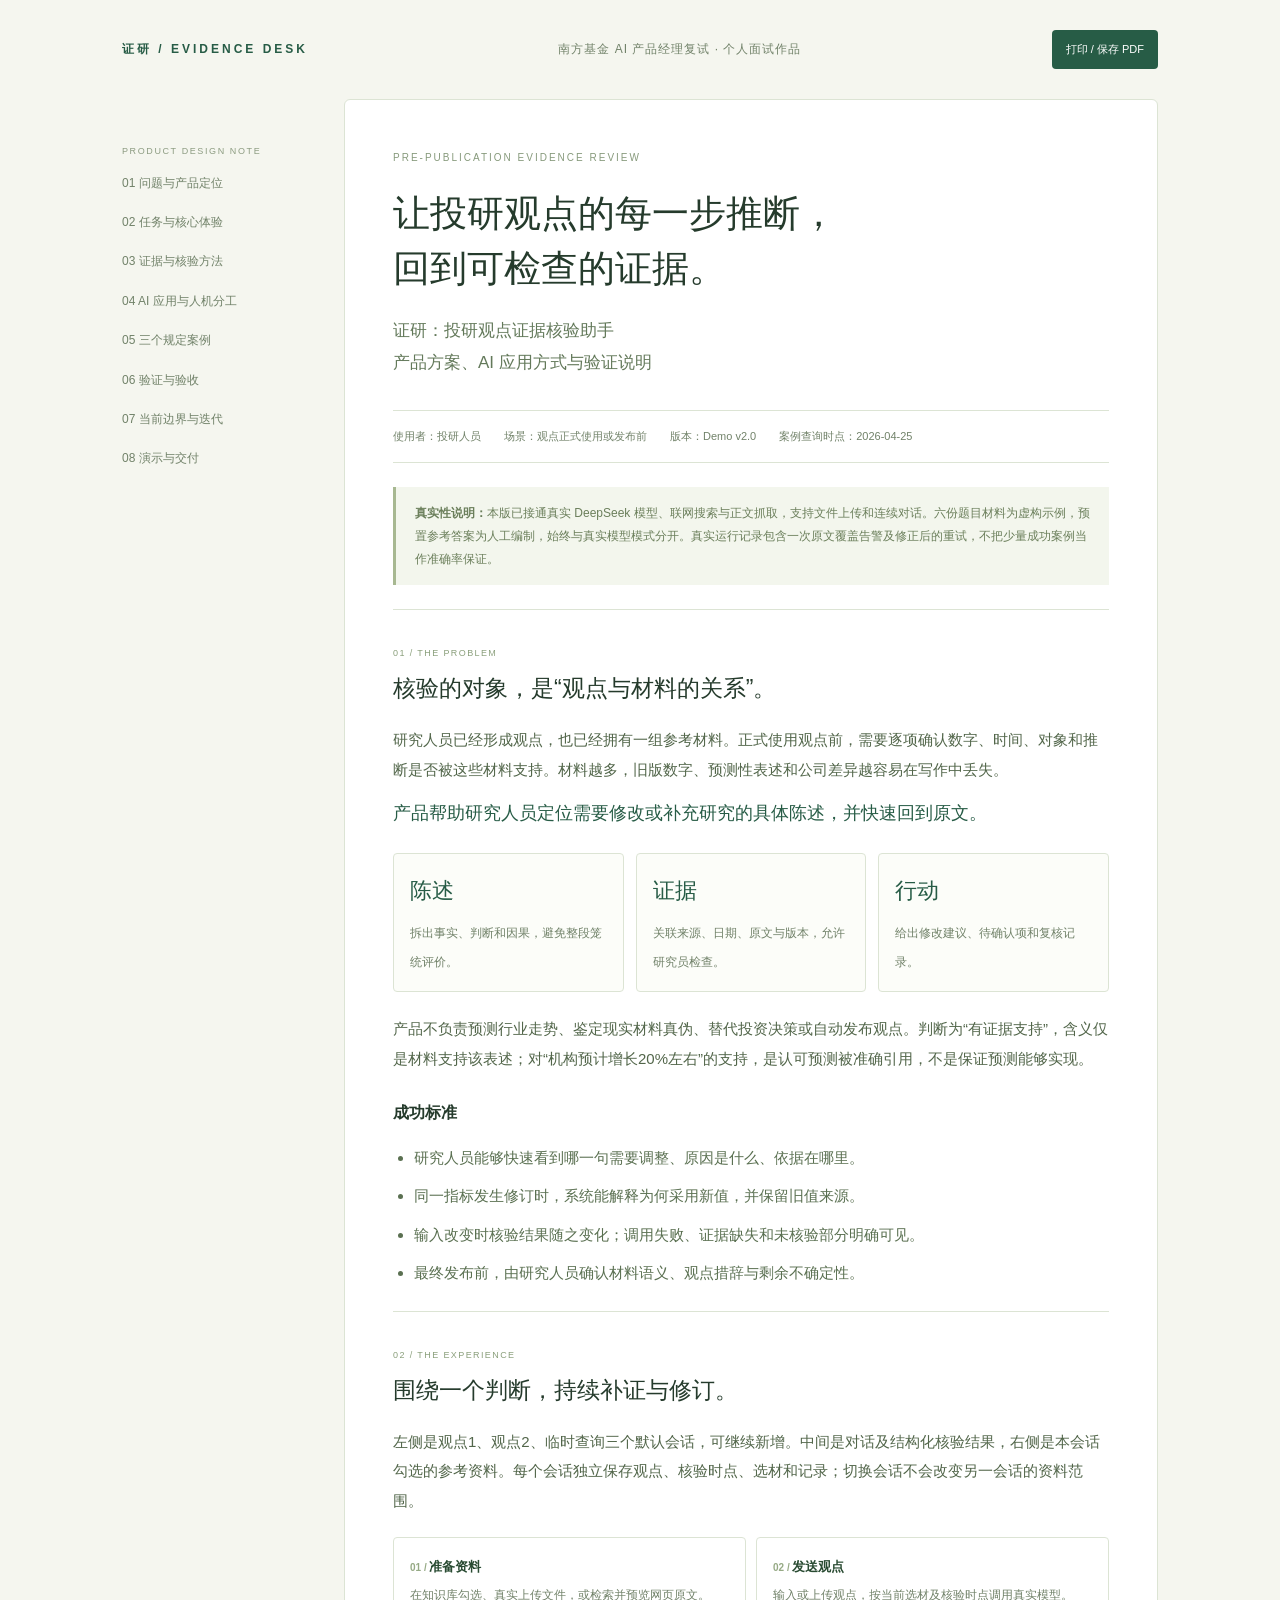
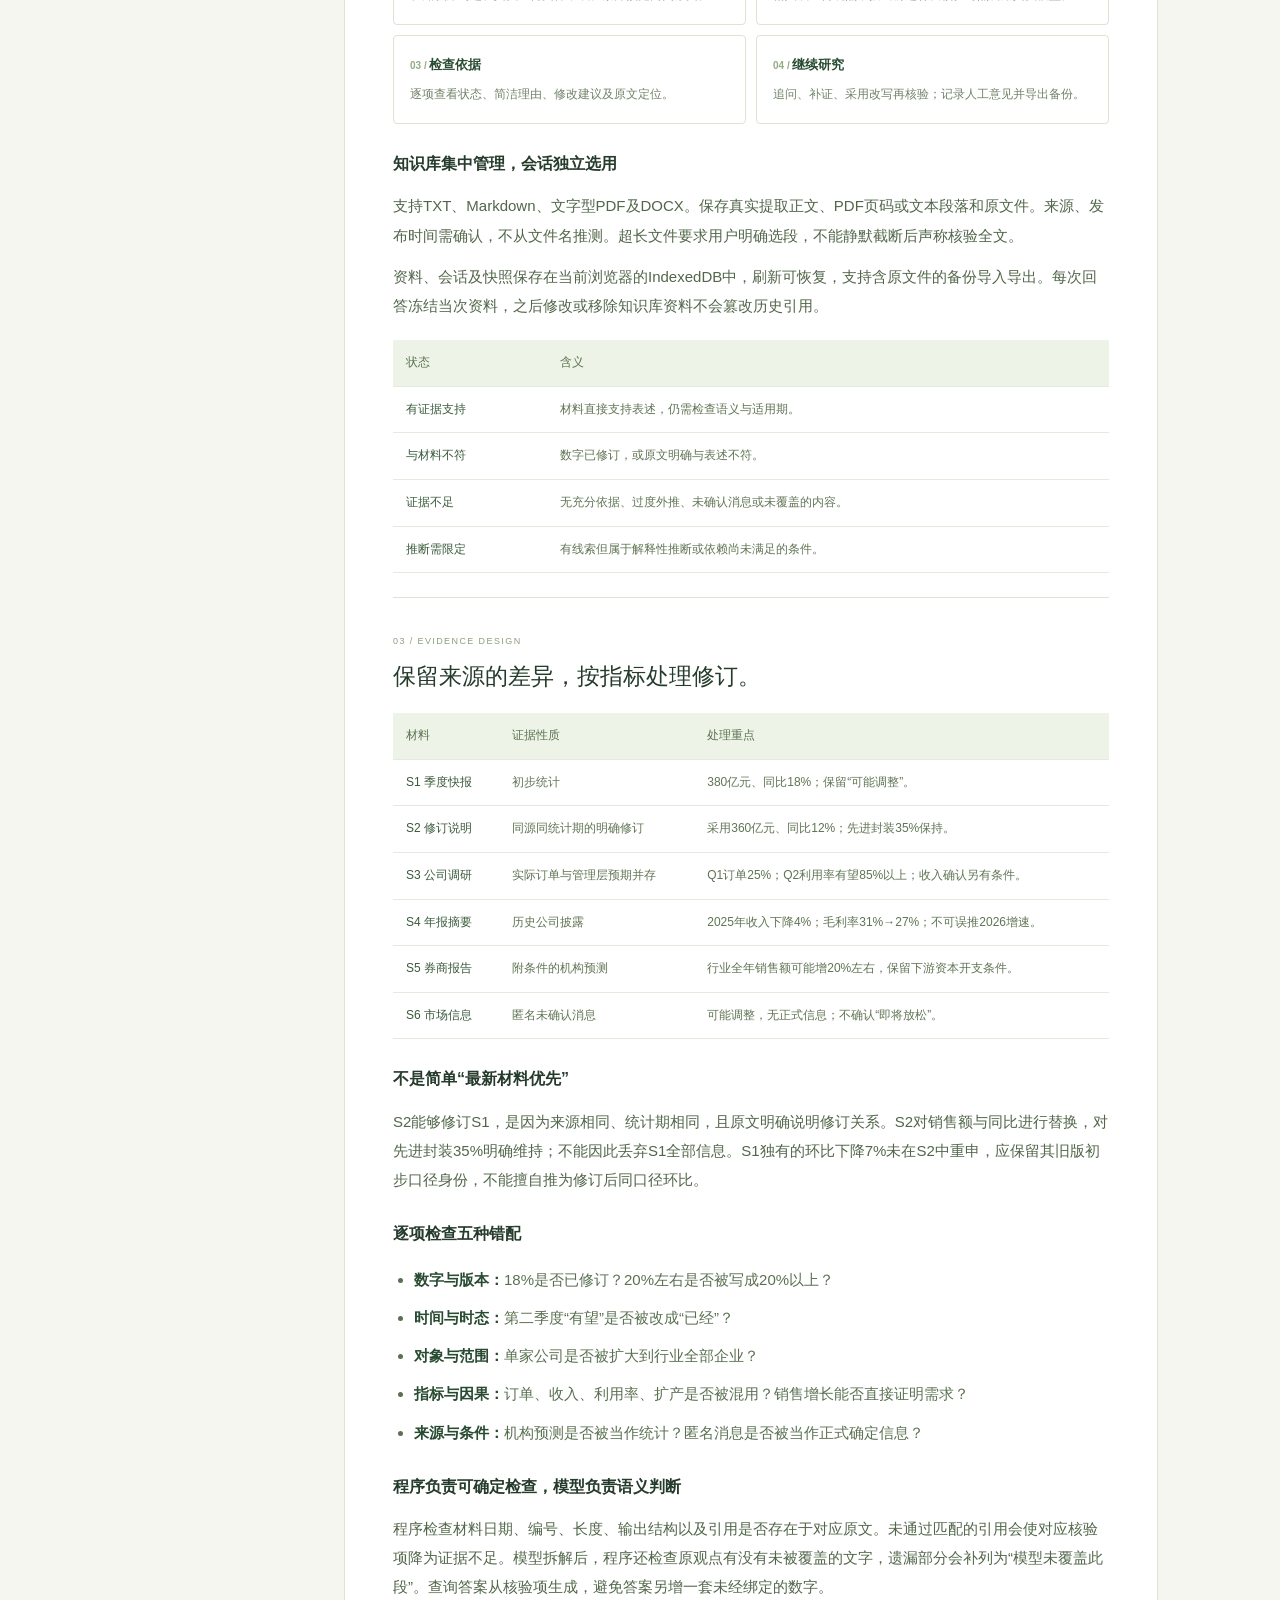
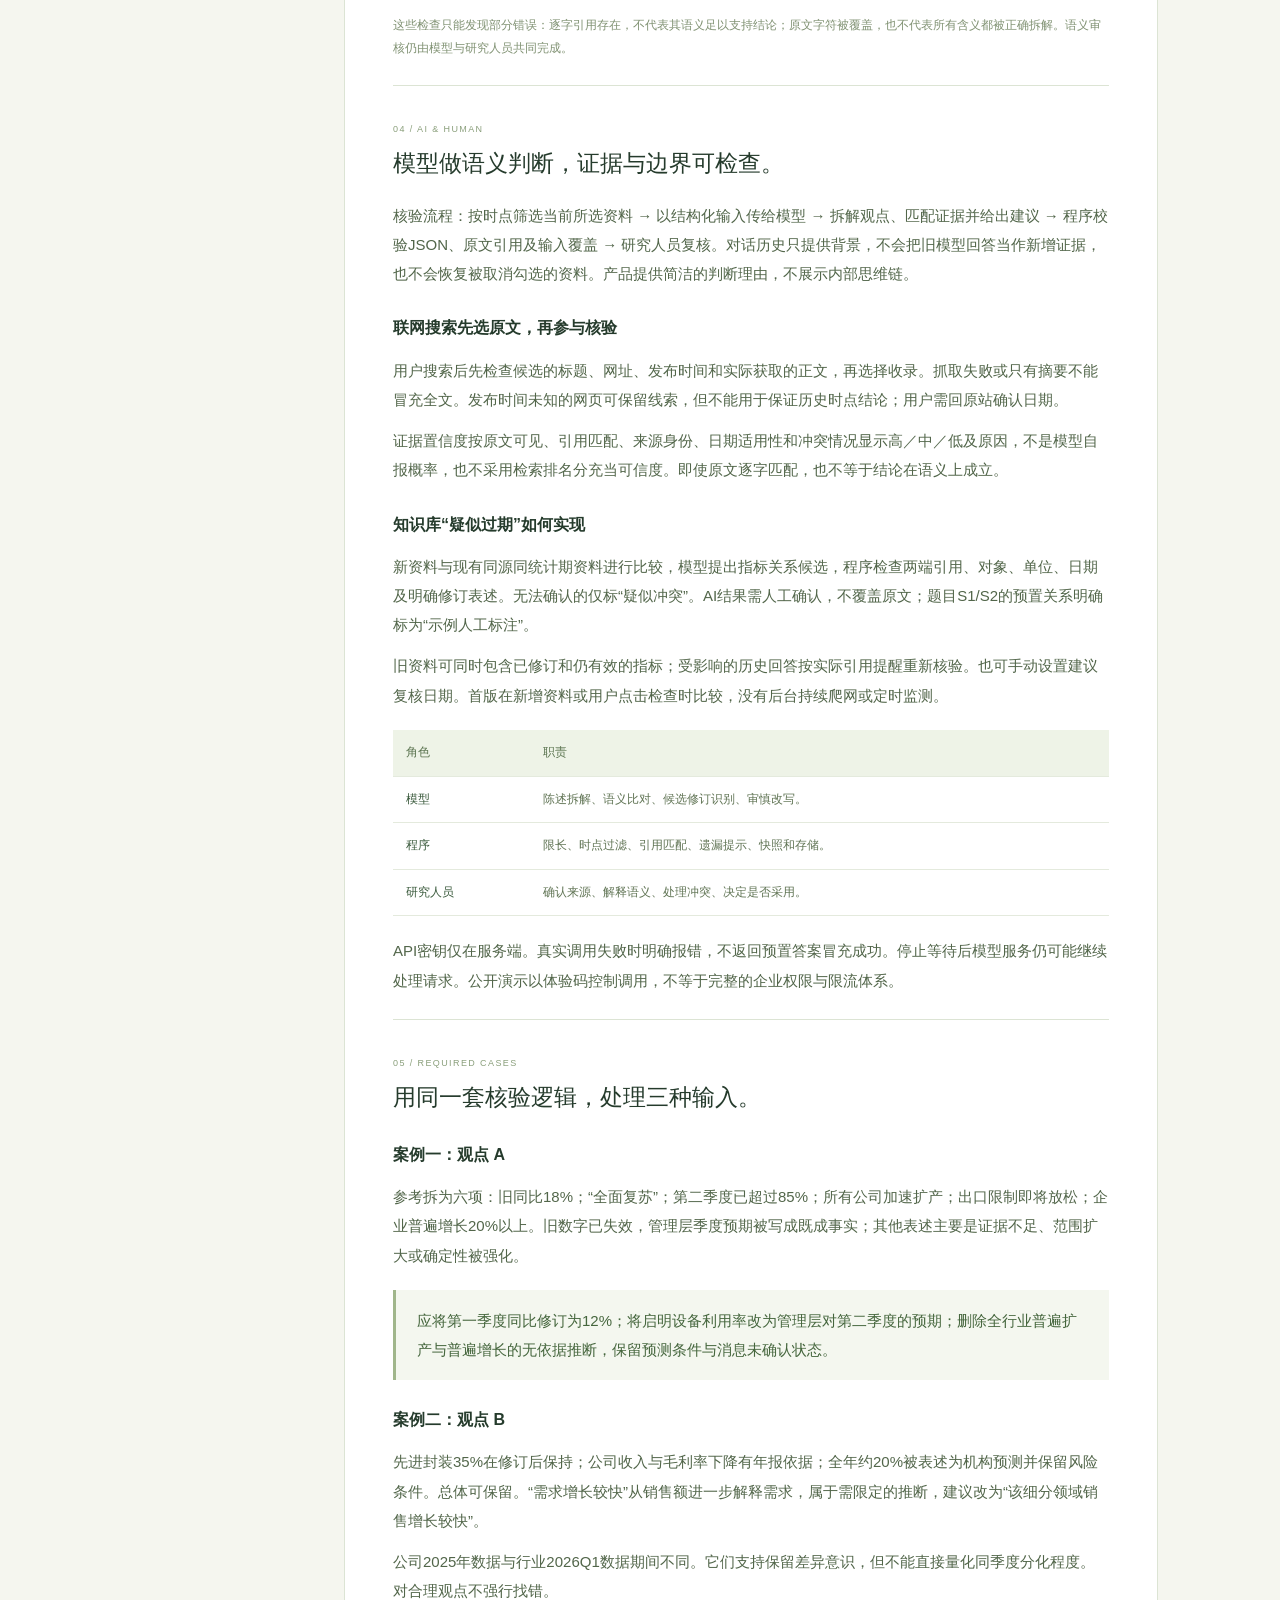
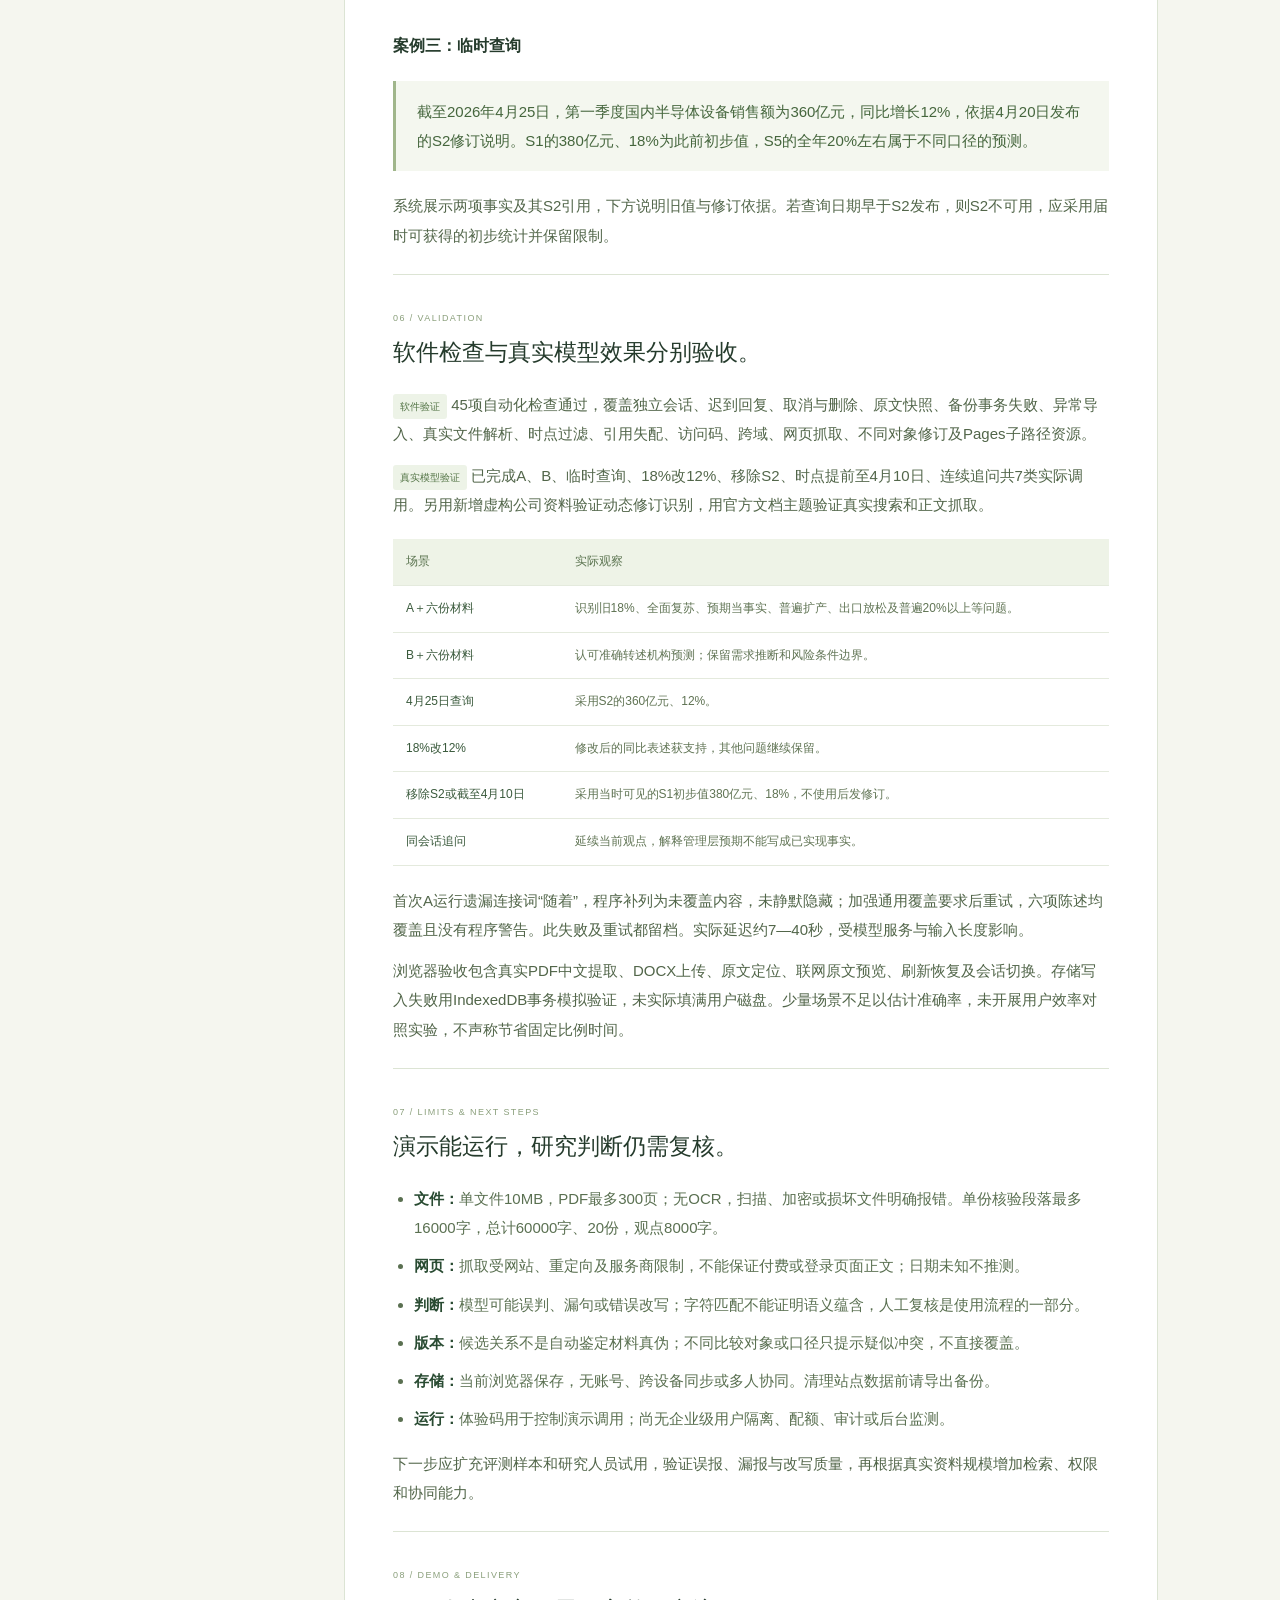
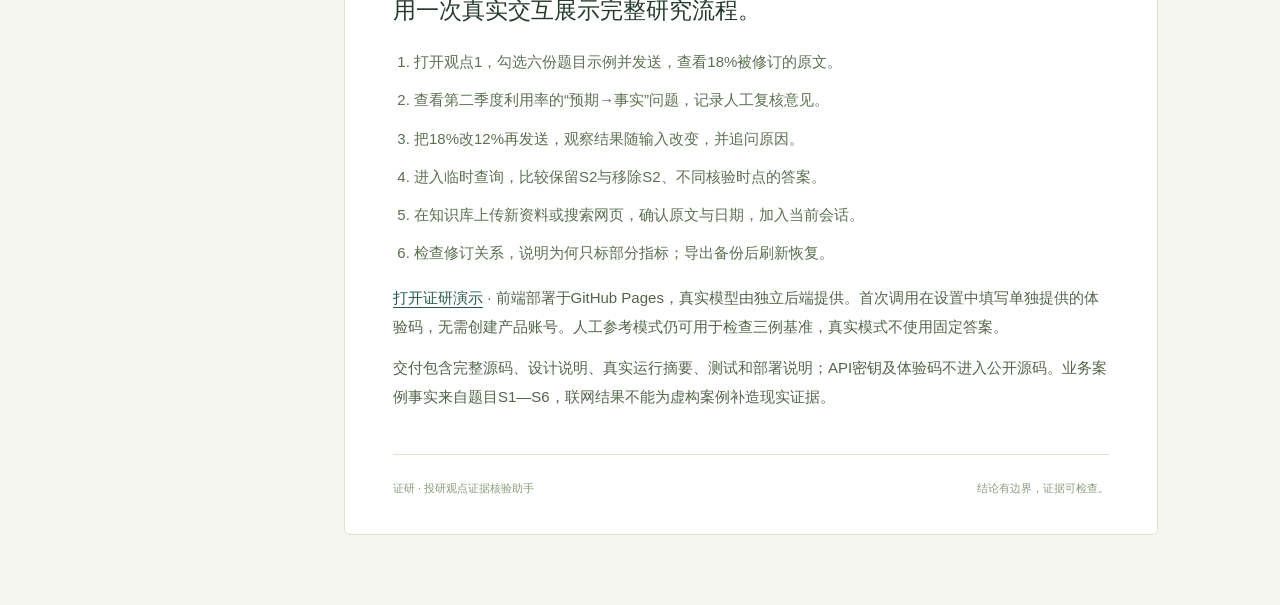
==== commit 1dbd2049: "Improve connection loading and finalize v2 validation" ====
--- a/design.html
+++ b/design.html
@@ -17,7 +17,7 @@
 
 <section id="cases" class="section"><div class="section-label">05 / REQUIRED CASES</div><h2>用同一套核验逻辑，处理三种输入。</h2><h3>案例一：观点 A</h3><p>参考拆为六项：旧同比18%；“全面复苏”；第二季度已超过85%；所有公司加速扩产；出口限制即将放松；企业普遍增长20%以上。旧数字已失效，管理层季度预期被写成既成事实；其他表述主要是证据不足、范围扩大或确定性被强化。</p><blockquote>应将第一季度同比修订为12%；将启明设备利用率改为管理层对第二季度的预期；删除全行业普遍扩产与普遍增长的无依据推断，保留预测条件与消息未确认状态。</blockquote><h3>案例二：观点 B</h3><p>先进封装35%在修订后保持；公司收入与毛利率下降有年报依据；全年约20%被表述为机构预测并保留风险条件。总体可保留。“需求增长较快”从销售额进一步解释需求，属于需限定的推断，建议改为“该细分领域销售增长较快”。</p><p>公司2025年数据与行业2026Q1数据期间不同。它们支持保留差异意识，但不能直接量化同季度分化程度。对合理观点不强行找错。</p><h3>案例三：临时查询</h3><blockquote>截至2026年4月25日，第一季度国内半导体设备销售额为360亿元，同比增长12%，依据4月20日发布的S2修订说明。S1的380亿元、18%为此前初步值，S5的全年20%左右属于不同口径的预测。</blockquote><p>系统展示两项事实及其S2引用，下方说明旧值与修订依据。若查询日期早于S2发布，则S2不可用，应采用届时可获得的初步统计并保留限制。</p></section>
 
-<section id="validation" class="section"><div class="section-label">06 / VALIDATION</div><h2>软件检查与真实模型效果分别验收。</h2><p><span class="tag">软件验证</span> 44项自动化检查通过，覆盖独立会话、迟到回复、取消与删除、原文快照、备份事务失败、异常导入、真实文件解析、时点过滤、引用失配、访问码、跨域、网页抓取、不同对象修订及Pages子路径资源。</p><p><span class="tag">真实模型验证</span> 已完成A、B、临时查询、18%改12%、移除S2、时点提前至4月10日、连续追问共7类实际调用。另用新增虚构公司资料验证动态修订识别，用官方文档主题验证真实搜索和正文抓取。</p><table><tr><th>场景</th><th>实际观察</th></tr><tr><td>A＋六份材料</td><td>识别旧18%、全面复苏、预期当事实、普遍扩产、出口放松及普遍20%以上等问题。</td></tr><tr><td>B＋六份材料</td><td>认可准确转述机构预测；保留需求推断和风险条件边界。</td></tr><tr><td>4月25日查询</td><td>采用S2的360亿元、12%。</td></tr><tr><td>18%改12%</td><td>修改后的同比表述获支持，其他问题继续保留。</td></tr><tr><td>移除S2或截至4月10日</td><td>采用当时可见的S1初步值380亿元、18%，不使用后发修订。</td></tr><tr><td>同会话追问</td><td>延续当前观点，解释管理层预期不能写成已实现事实。</td></tr></table><p>首次A运行遗漏连接词“随着”，程序补列为未覆盖内容，未静默隐藏；加强通用覆盖要求后重试，六项陈述均覆盖且没有程序警告。此失败及重试都留档。实际延迟约7—40秒，受模型服务与输入长度影响。</p><p>浏览器验收包含真实PDF中文提取、DOCX上传、原文定位、联网原文预览、刷新恢复及会话切换。存储写入失败用IndexedDB事务模拟验证，未实际填满用户磁盘。少量场景不足以估计准确率，未开展用户效率对照实验，不声称节省固定比例时间。</p></section>
+<section id="validation" class="section"><div class="section-label">06 / VALIDATION</div><h2>软件检查与真实模型效果分别验收。</h2><p><span class="tag">软件验证</span> 45项自动化检查通过，覆盖独立会话、迟到回复、取消与删除、原文快照、备份事务失败、异常导入、真实文件解析、时点过滤、引用失配、访问码、跨域、网页抓取、不同对象修订及Pages子路径资源。</p><p><span class="tag">真实模型验证</span> 已完成A、B、临时查询、18%改12%、移除S2、时点提前至4月10日、连续追问共7类实际调用。另用新增虚构公司资料验证动态修订识别，用官方文档主题验证真实搜索和正文抓取。</p><table><tr><th>场景</th><th>实际观察</th></tr><tr><td>A＋六份材料</td><td>识别旧18%、全面复苏、预期当事实、普遍扩产、出口放松及普遍20%以上等问题。</td></tr><tr><td>B＋六份材料</td><td>认可准确转述机构预测；保留需求推断和风险条件边界。</td></tr><tr><td>4月25日查询</td><td>采用S2的360亿元、12%。</td></tr><tr><td>18%改12%</td><td>修改后的同比表述获支持，其他问题继续保留。</td></tr><tr><td>移除S2或截至4月10日</td><td>采用当时可见的S1初步值380亿元、18%，不使用后发修订。</td></tr><tr><td>同会话追问</td><td>延续当前观点，解释管理层预期不能写成已实现事实。</td></tr></table><p>首次A运行遗漏连接词“随着”，程序补列为未覆盖内容，未静默隐藏；加强通用覆盖要求后重试，六项陈述均覆盖且没有程序警告。此失败及重试都留档。实际延迟约7—40秒，受模型服务与输入长度影响。</p><p>浏览器验收包含真实PDF中文提取、DOCX上传、原文定位、联网原文预览、刷新恢复及会话切换。存储写入失败用IndexedDB事务模拟验证，未实际填满用户磁盘。少量场景不足以估计准确率，未开展用户效率对照实验，不声称节省固定比例时间。</p></section>
 
 <section id="limits" class="section"><div class="section-label">07 / LIMITS &amp; NEXT STEPS</div><h2>演示能运行，研究判断仍需复核。</h2><ul><li><strong>文件：</strong>单文件10MB，PDF最多300页；无OCR，扫描、加密或损坏文件明确报错。单份核验段落最多16000字，总计60000字、20份，观点8000字。</li><li><strong>网页：</strong>抓取受网站、重定向及服务商限制，不能保证付费或登录页面正文；日期未知不推测。</li><li><strong>判断：</strong>模型可能误判、漏句或错误改写；字符匹配不能证明语义蕴含，人工复核是使用流程的一部分。</li><li><strong>版本：</strong>候选关系不是自动鉴定材料真伪；不同比较对象或口径只提示疑似冲突，不直接覆盖。</li><li><strong>存储：</strong>当前浏览器保存，无账号、跨设备同步或多人协同。清理站点数据前请导出备份。</li><li><strong>运行：</strong>体验码用于控制演示调用；尚无企业级用户隔离、配额、审计或后台监测。</li></ul><p>下一步应扩充评测样本和研究人员试用，验证误报、漏报与改写质量，再根据真实资料规模增加检索、权限和协同能力。</p></section>
 
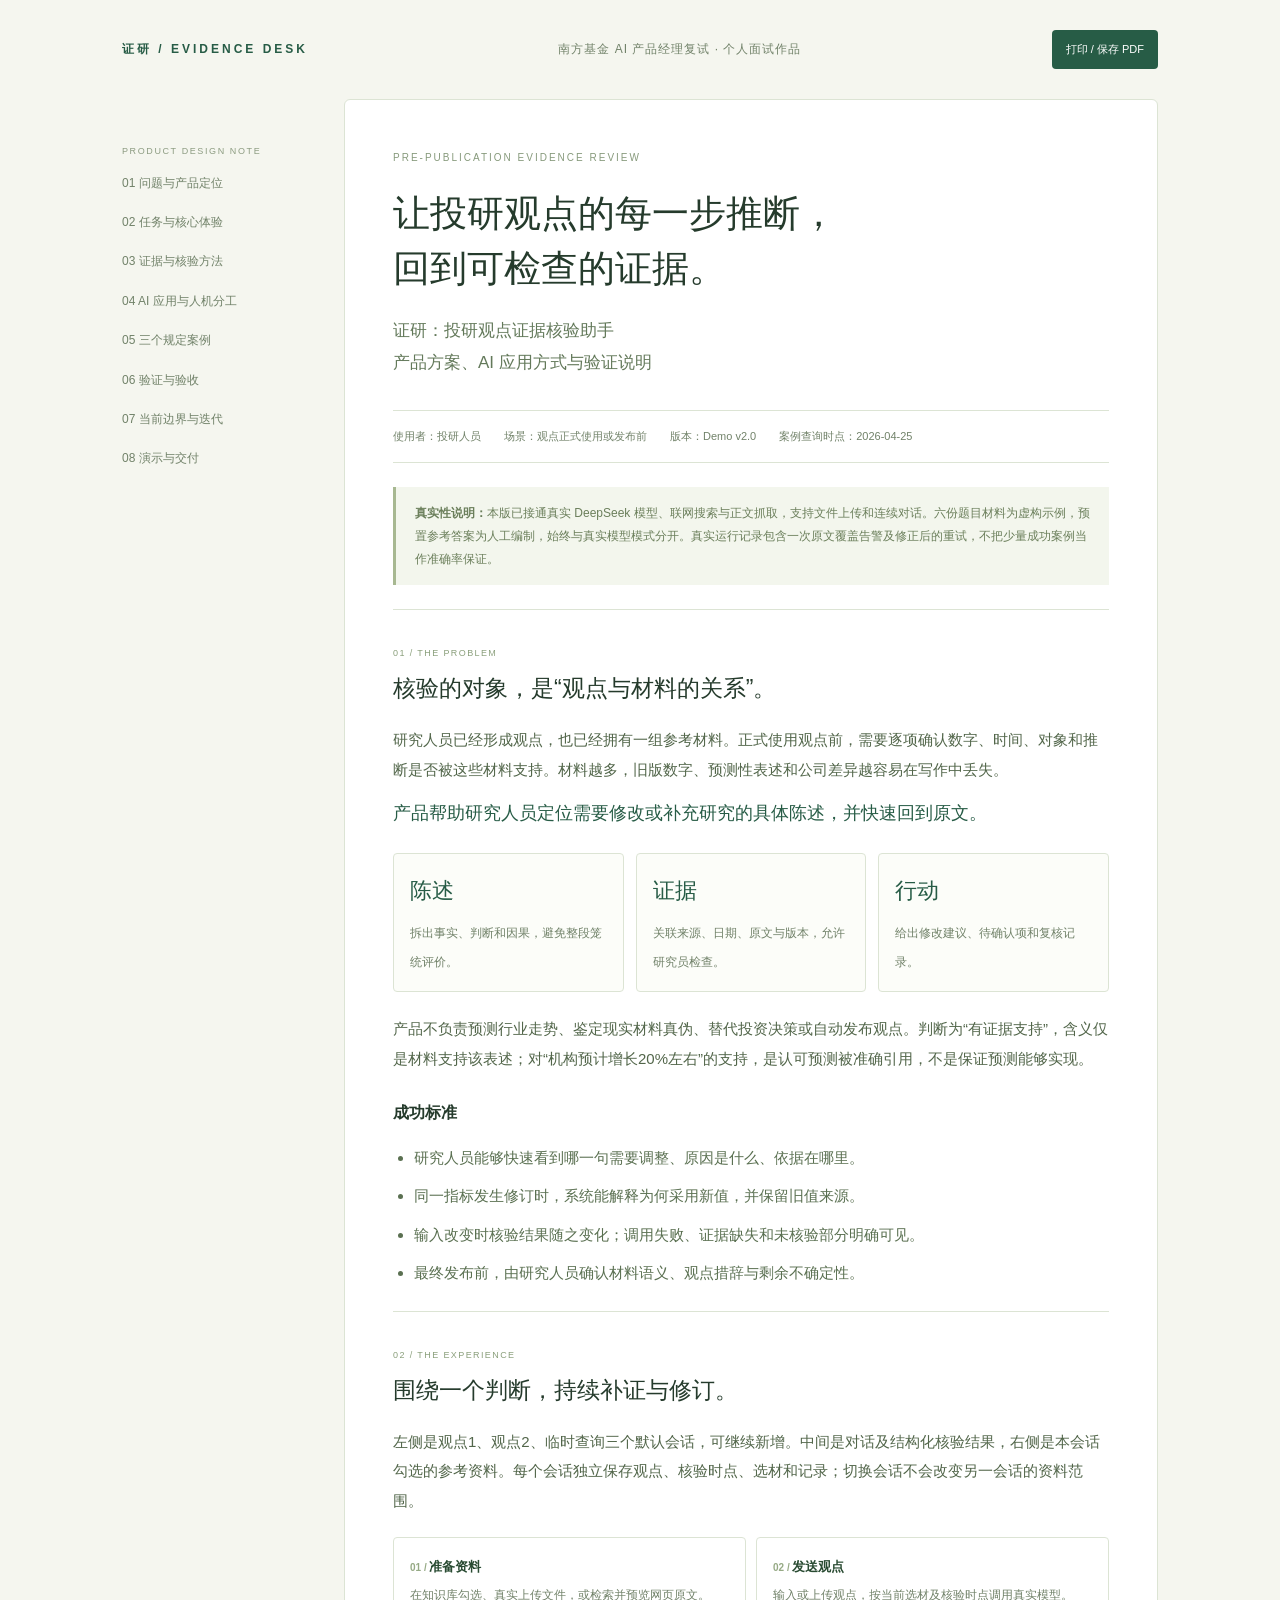
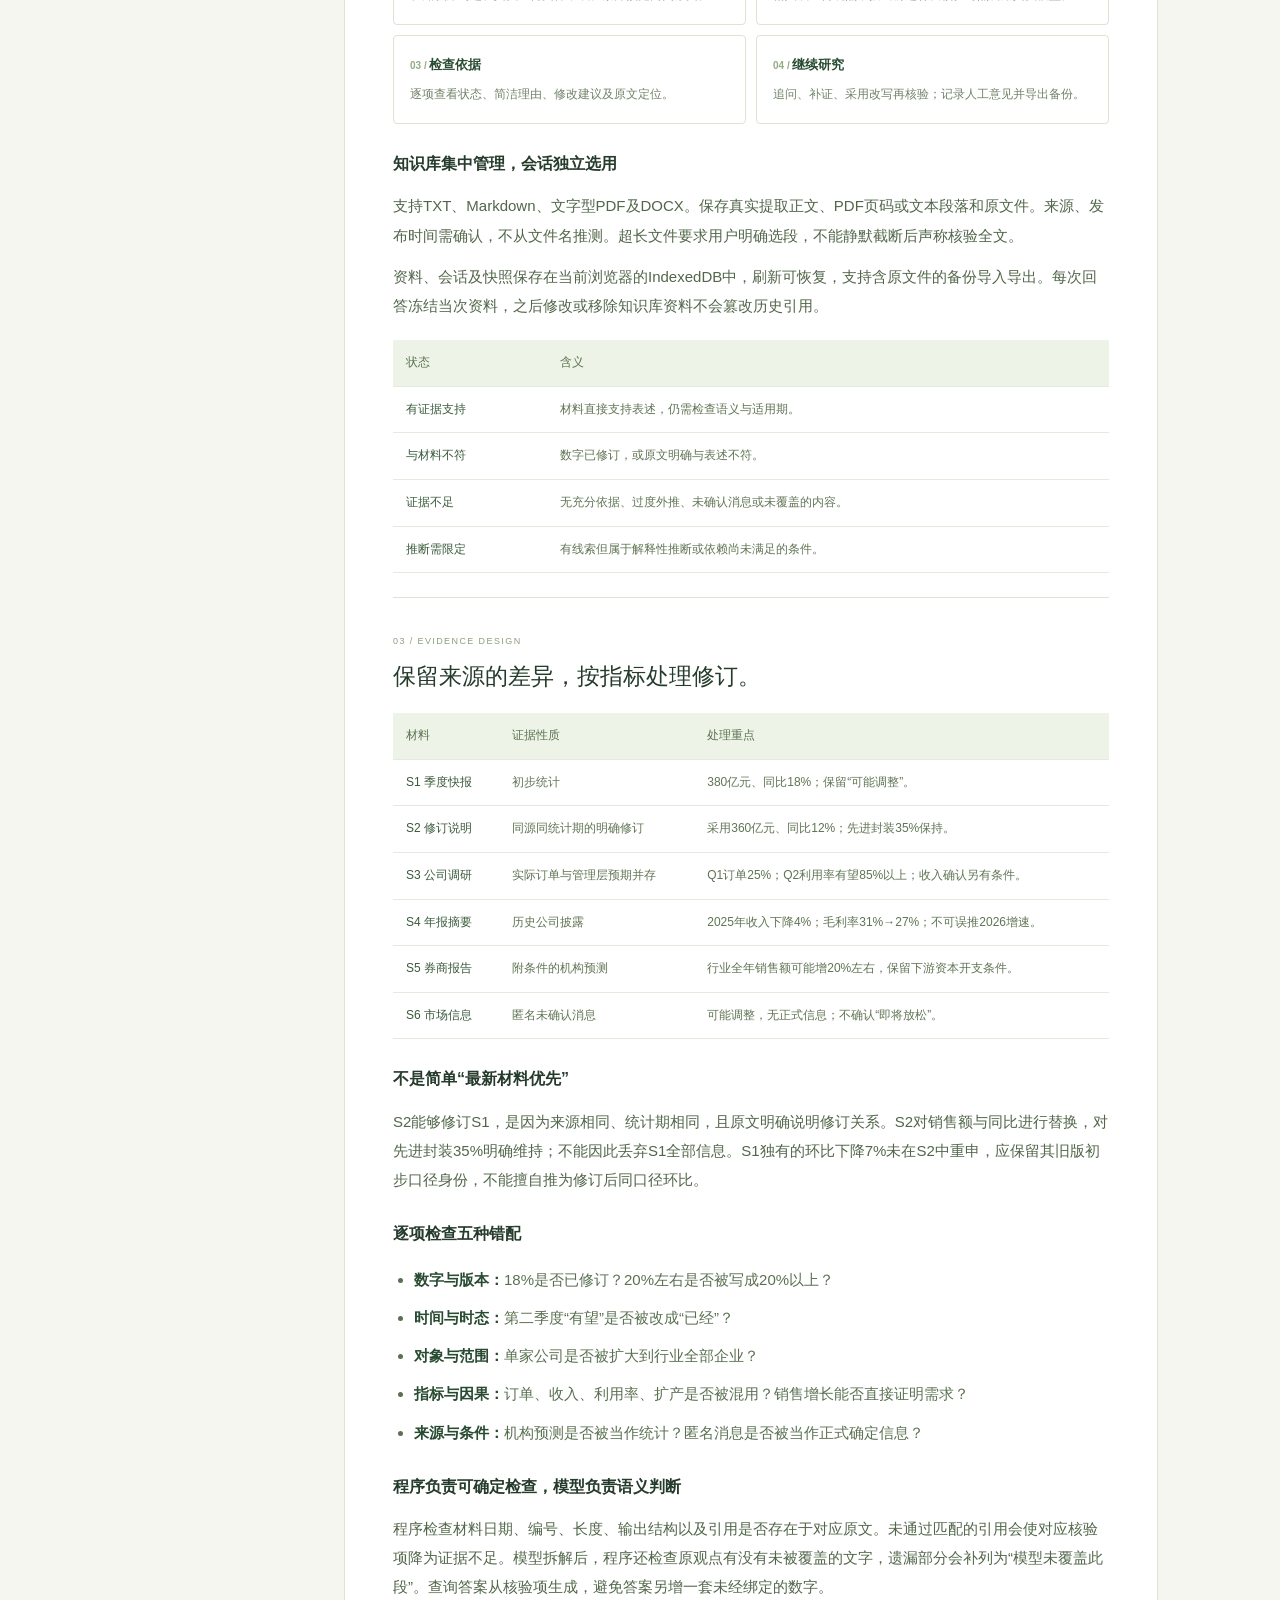
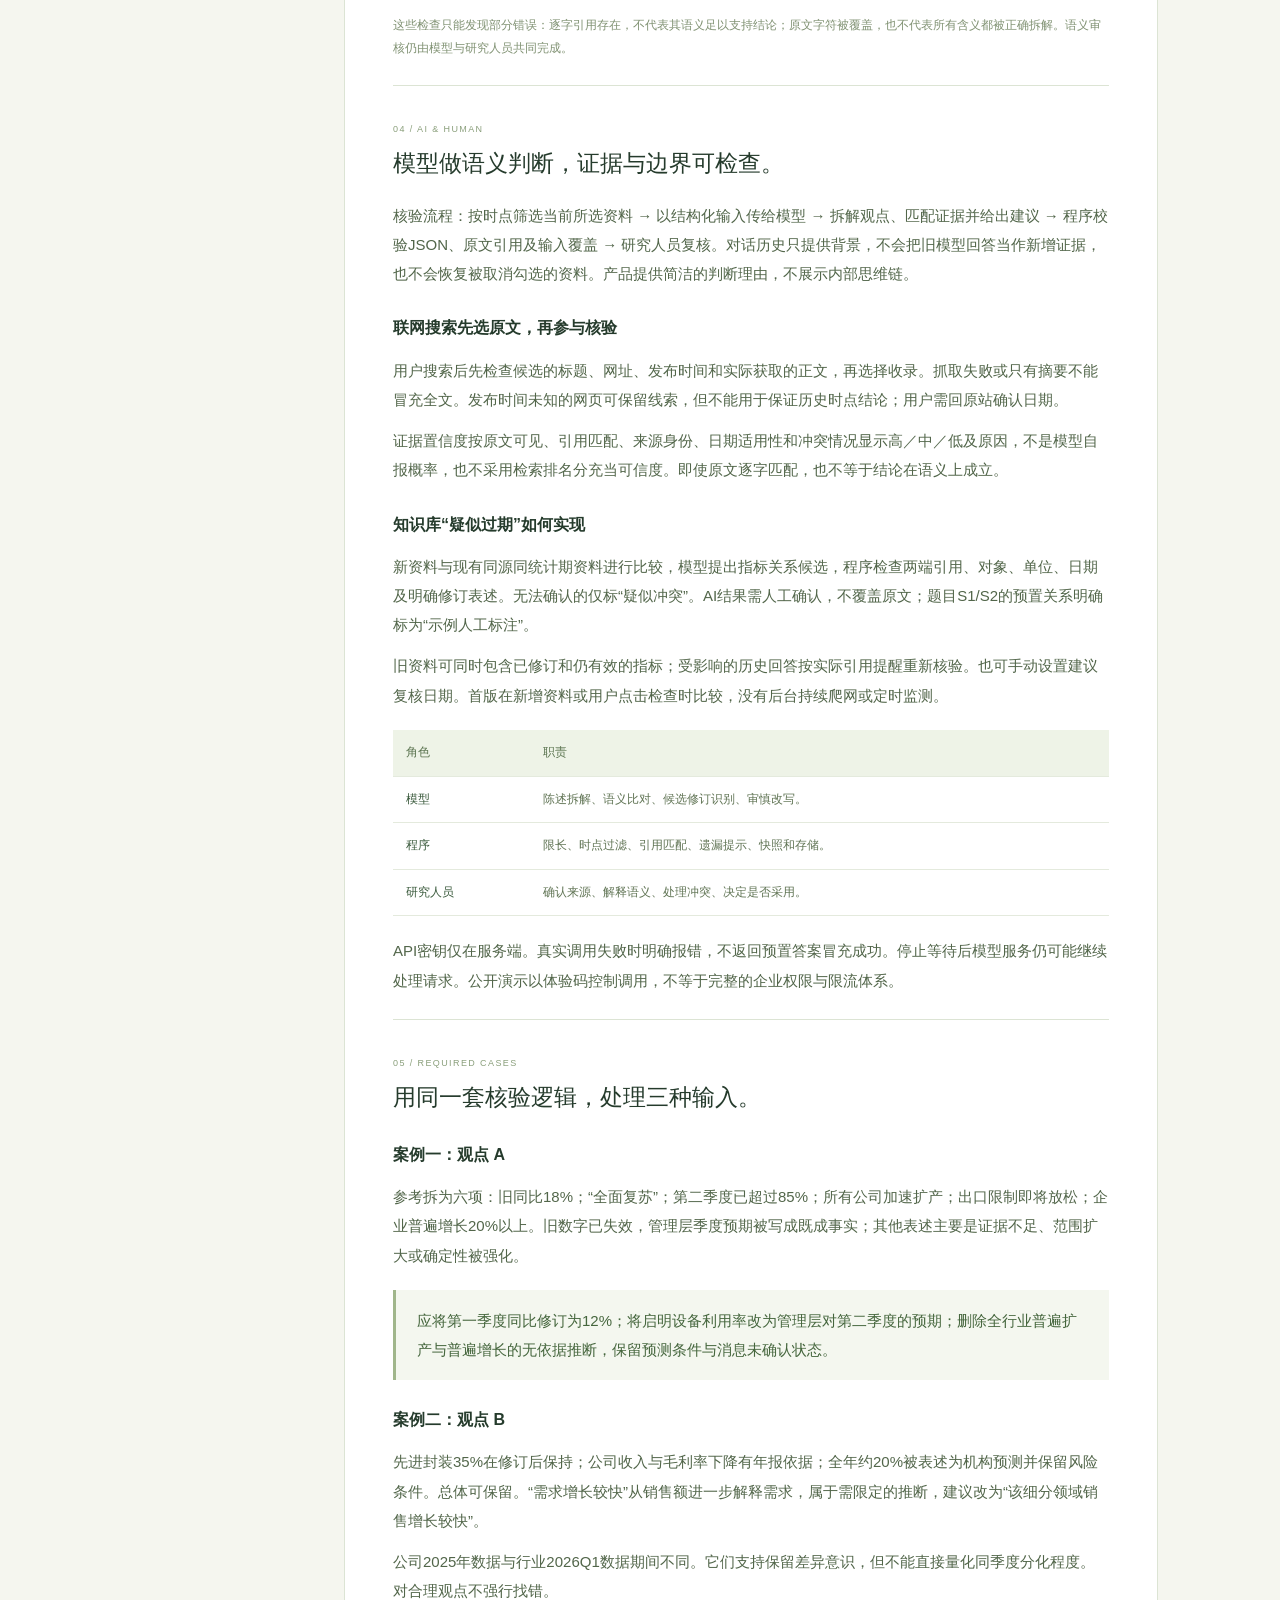
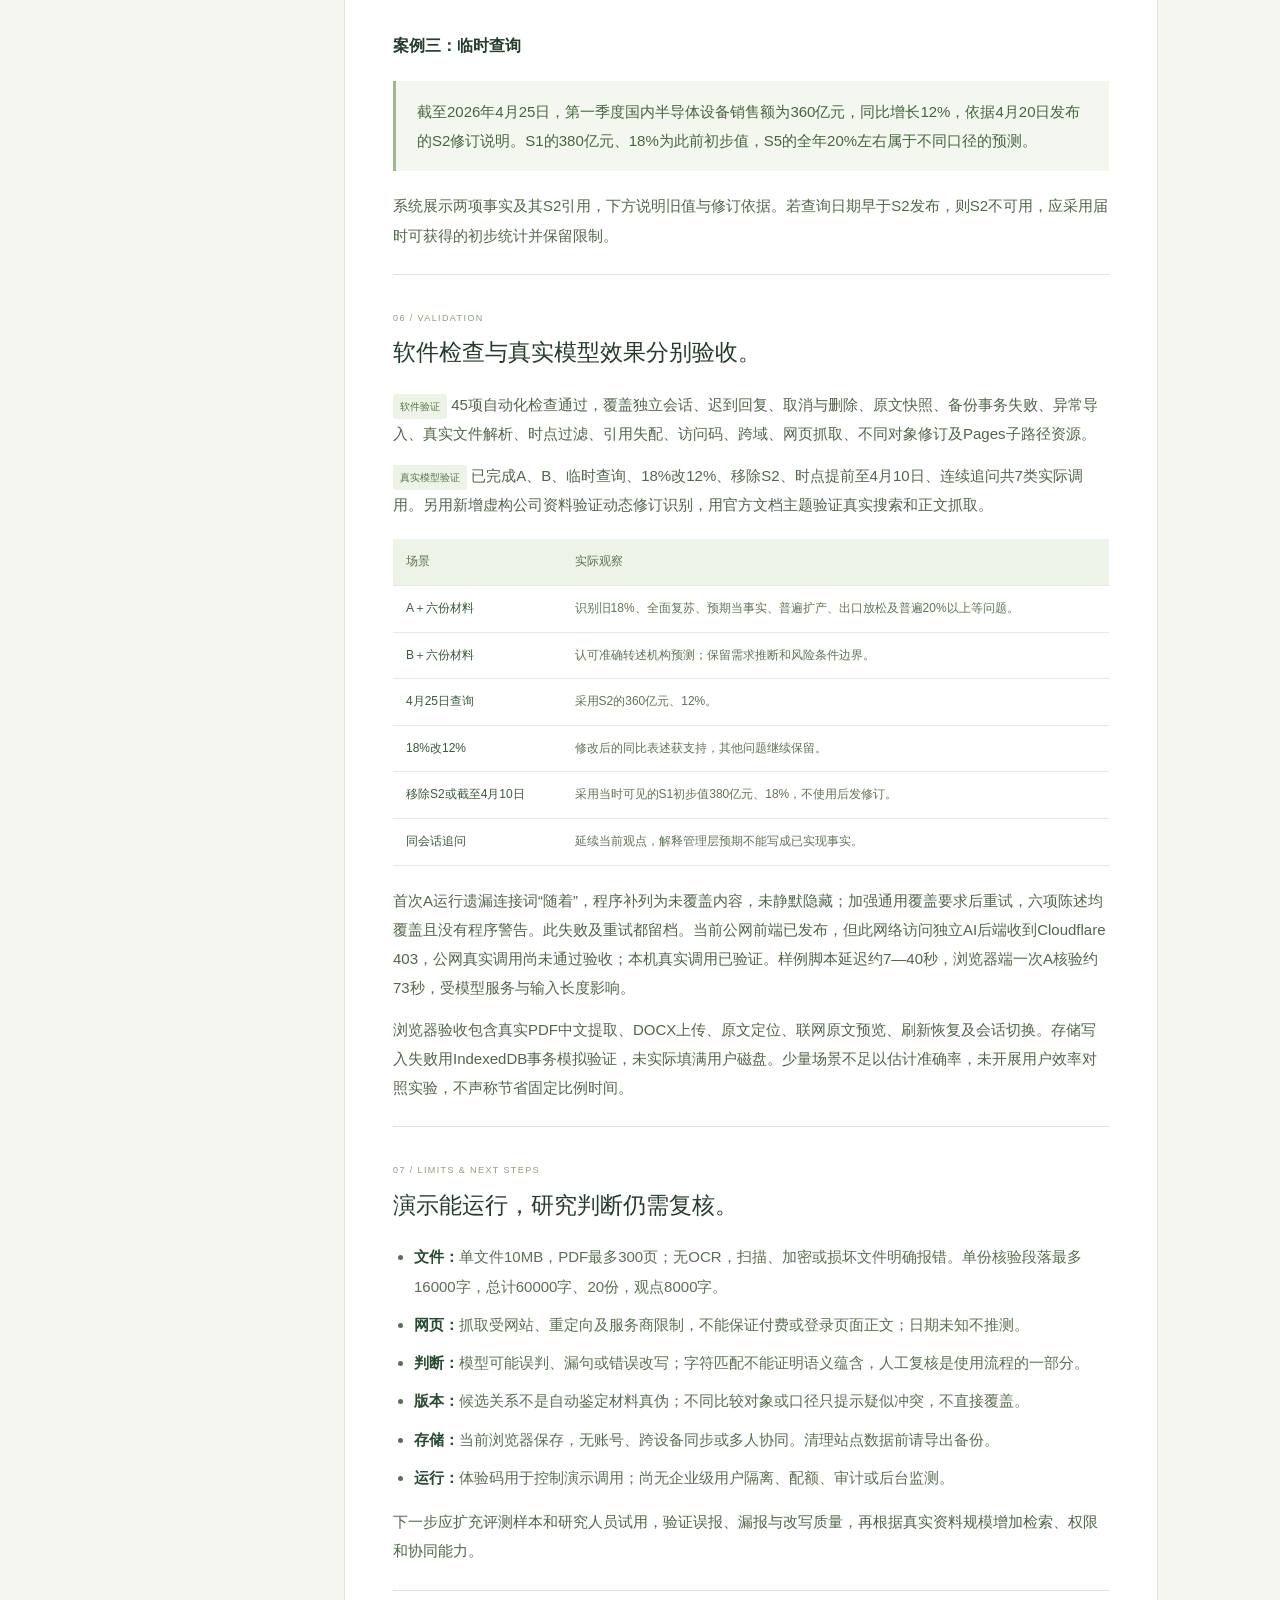
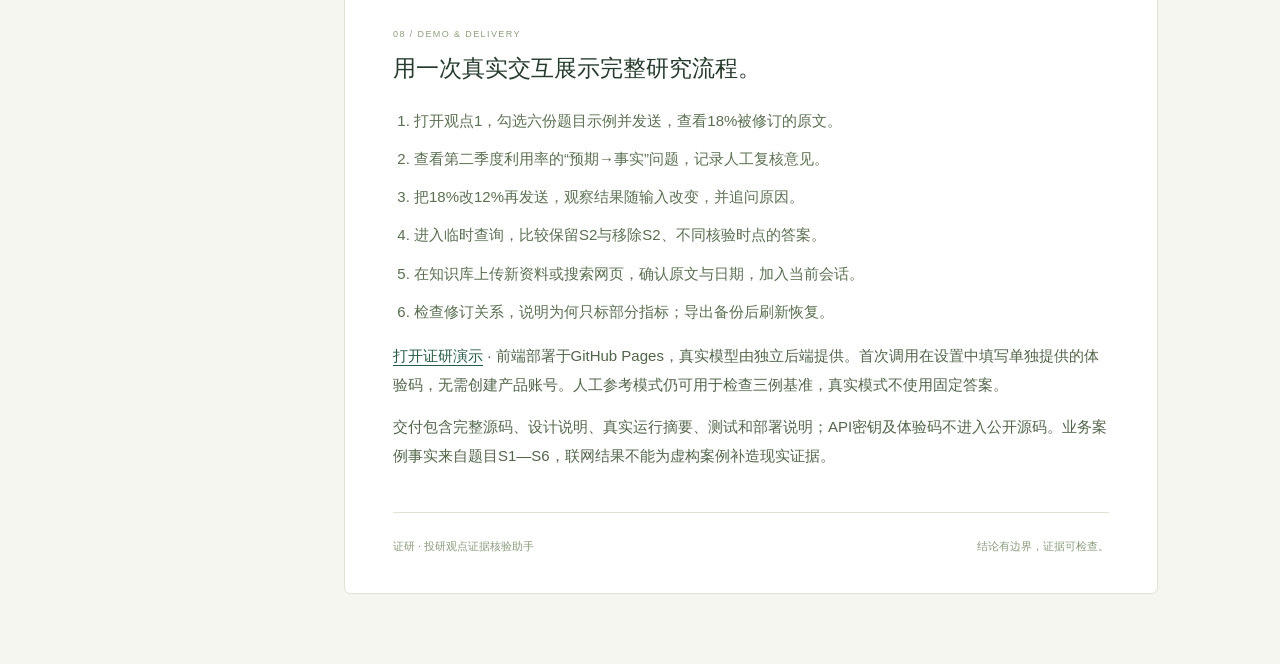
==== commit 390e8e44: "Record deployment verification and hosting limitation" ====
--- a/design.html
+++ b/design.html
@@ -17,7 +17,7 @@
 
 <section id="cases" class="section"><div class="section-label">05 / REQUIRED CASES</div><h2>用同一套核验逻辑，处理三种输入。</h2><h3>案例一：观点 A</h3><p>参考拆为六项：旧同比18%；“全面复苏”；第二季度已超过85%；所有公司加速扩产；出口限制即将放松；企业普遍增长20%以上。旧数字已失效，管理层季度预期被写成既成事实；其他表述主要是证据不足、范围扩大或确定性被强化。</p><blockquote>应将第一季度同比修订为12%；将启明设备利用率改为管理层对第二季度的预期；删除全行业普遍扩产与普遍增长的无依据推断，保留预测条件与消息未确认状态。</blockquote><h3>案例二：观点 B</h3><p>先进封装35%在修订后保持；公司收入与毛利率下降有年报依据；全年约20%被表述为机构预测并保留风险条件。总体可保留。“需求增长较快”从销售额进一步解释需求，属于需限定的推断，建议改为“该细分领域销售增长较快”。</p><p>公司2025年数据与行业2026Q1数据期间不同。它们支持保留差异意识，但不能直接量化同季度分化程度。对合理观点不强行找错。</p><h3>案例三：临时查询</h3><blockquote>截至2026年4月25日，第一季度国内半导体设备销售额为360亿元，同比增长12%，依据4月20日发布的S2修订说明。S1的380亿元、18%为此前初步值，S5的全年20%左右属于不同口径的预测。</blockquote><p>系统展示两项事实及其S2引用，下方说明旧值与修订依据。若查询日期早于S2发布，则S2不可用，应采用届时可获得的初步统计并保留限制。</p></section>
 
-<section id="validation" class="section"><div class="section-label">06 / VALIDATION</div><h2>软件检查与真实模型效果分别验收。</h2><p><span class="tag">软件验证</span> 45项自动化检查通过，覆盖独立会话、迟到回复、取消与删除、原文快照、备份事务失败、异常导入、真实文件解析、时点过滤、引用失配、访问码、跨域、网页抓取、不同对象修订及Pages子路径资源。</p><p><span class="tag">真实模型验证</span> 已完成A、B、临时查询、18%改12%、移除S2、时点提前至4月10日、连续追问共7类实际调用。另用新增虚构公司资料验证动态修订识别，用官方文档主题验证真实搜索和正文抓取。</p><table><tr><th>场景</th><th>实际观察</th></tr><tr><td>A＋六份材料</td><td>识别旧18%、全面复苏、预期当事实、普遍扩产、出口放松及普遍20%以上等问题。</td></tr><tr><td>B＋六份材料</td><td>认可准确转述机构预测；保留需求推断和风险条件边界。</td></tr><tr><td>4月25日查询</td><td>采用S2的360亿元、12%。</td></tr><tr><td>18%改12%</td><td>修改后的同比表述获支持，其他问题继续保留。</td></tr><tr><td>移除S2或截至4月10日</td><td>采用当时可见的S1初步值380亿元、18%，不使用后发修订。</td></tr><tr><td>同会话追问</td><td>延续当前观点，解释管理层预期不能写成已实现事实。</td></tr></table><p>首次A运行遗漏连接词“随着”，程序补列为未覆盖内容，未静默隐藏；加强通用覆盖要求后重试，六项陈述均覆盖且没有程序警告。此失败及重试都留档。实际延迟约7—40秒，受模型服务与输入长度影响。</p><p>浏览器验收包含真实PDF中文提取、DOCX上传、原文定位、联网原文预览、刷新恢复及会话切换。存储写入失败用IndexedDB事务模拟验证，未实际填满用户磁盘。少量场景不足以估计准确率，未开展用户效率对照实验，不声称节省固定比例时间。</p></section>
+<section id="validation" class="section"><div class="section-label">06 / VALIDATION</div><h2>软件检查与真实模型效果分别验收。</h2><p><span class="tag">软件验证</span> 45项自动化检查通过，覆盖独立会话、迟到回复、取消与删除、原文快照、备份事务失败、异常导入、真实文件解析、时点过滤、引用失配、访问码、跨域、网页抓取、不同对象修订及Pages子路径资源。</p><p><span class="tag">真实模型验证</span> 已完成A、B、临时查询、18%改12%、移除S2、时点提前至4月10日、连续追问共7类实际调用。另用新增虚构公司资料验证动态修订识别，用官方文档主题验证真实搜索和正文抓取。</p><table><tr><th>场景</th><th>实际观察</th></tr><tr><td>A＋六份材料</td><td>识别旧18%、全面复苏、预期当事实、普遍扩产、出口放松及普遍20%以上等问题。</td></tr><tr><td>B＋六份材料</td><td>认可准确转述机构预测；保留需求推断和风险条件边界。</td></tr><tr><td>4月25日查询</td><td>采用S2的360亿元、12%。</td></tr><tr><td>18%改12%</td><td>修改后的同比表述获支持，其他问题继续保留。</td></tr><tr><td>移除S2或截至4月10日</td><td>采用当时可见的S1初步值380亿元、18%，不使用后发修订。</td></tr><tr><td>同会话追问</td><td>延续当前观点，解释管理层预期不能写成已实现事实。</td></tr></table><p>首次A运行遗漏连接词“随着”，程序补列为未覆盖内容，未静默隐藏；加强通用覆盖要求后重试，六项陈述均覆盖且没有程序警告。此失败及重试都留档。当前公网前端已发布，但此网络访问独立AI后端收到Cloudflare 403，公网真实调用尚未通过验收；本机真实调用已验证。样例脚本延迟约7—40秒，浏览器端一次A核验约73秒，受模型服务与输入长度影响。</p><p>浏览器验收包含真实PDF中文提取、DOCX上传、原文定位、联网原文预览、刷新恢复及会话切换。存储写入失败用IndexedDB事务模拟验证，未实际填满用户磁盘。少量场景不足以估计准确率，未开展用户效率对照实验，不声称节省固定比例时间。</p></section>
 
 <section id="limits" class="section"><div class="section-label">07 / LIMITS &amp; NEXT STEPS</div><h2>演示能运行，研究判断仍需复核。</h2><ul><li><strong>文件：</strong>单文件10MB，PDF最多300页；无OCR，扫描、加密或损坏文件明确报错。单份核验段落最多16000字，总计60000字、20份，观点8000字。</li><li><strong>网页：</strong>抓取受网站、重定向及服务商限制，不能保证付费或登录页面正文；日期未知不推测。</li><li><strong>判断：</strong>模型可能误判、漏句或错误改写；字符匹配不能证明语义蕴含，人工复核是使用流程的一部分。</li><li><strong>版本：</strong>候选关系不是自动鉴定材料真伪；不同比较对象或口径只提示疑似冲突，不直接覆盖。</li><li><strong>存储：</strong>当前浏览器保存，无账号、跨设备同步或多人协同。清理站点数据前请导出备份。</li><li><strong>运行：</strong>体验码用于控制演示调用；尚无企业级用户隔离、配额、审计或后台监测。</li></ul><p>下一步应扩充评测样本和研究人员试用，验证误报、漏报与改写质量，再根据真实资料规模增加检索、权限和协同能力。</p></section>
 
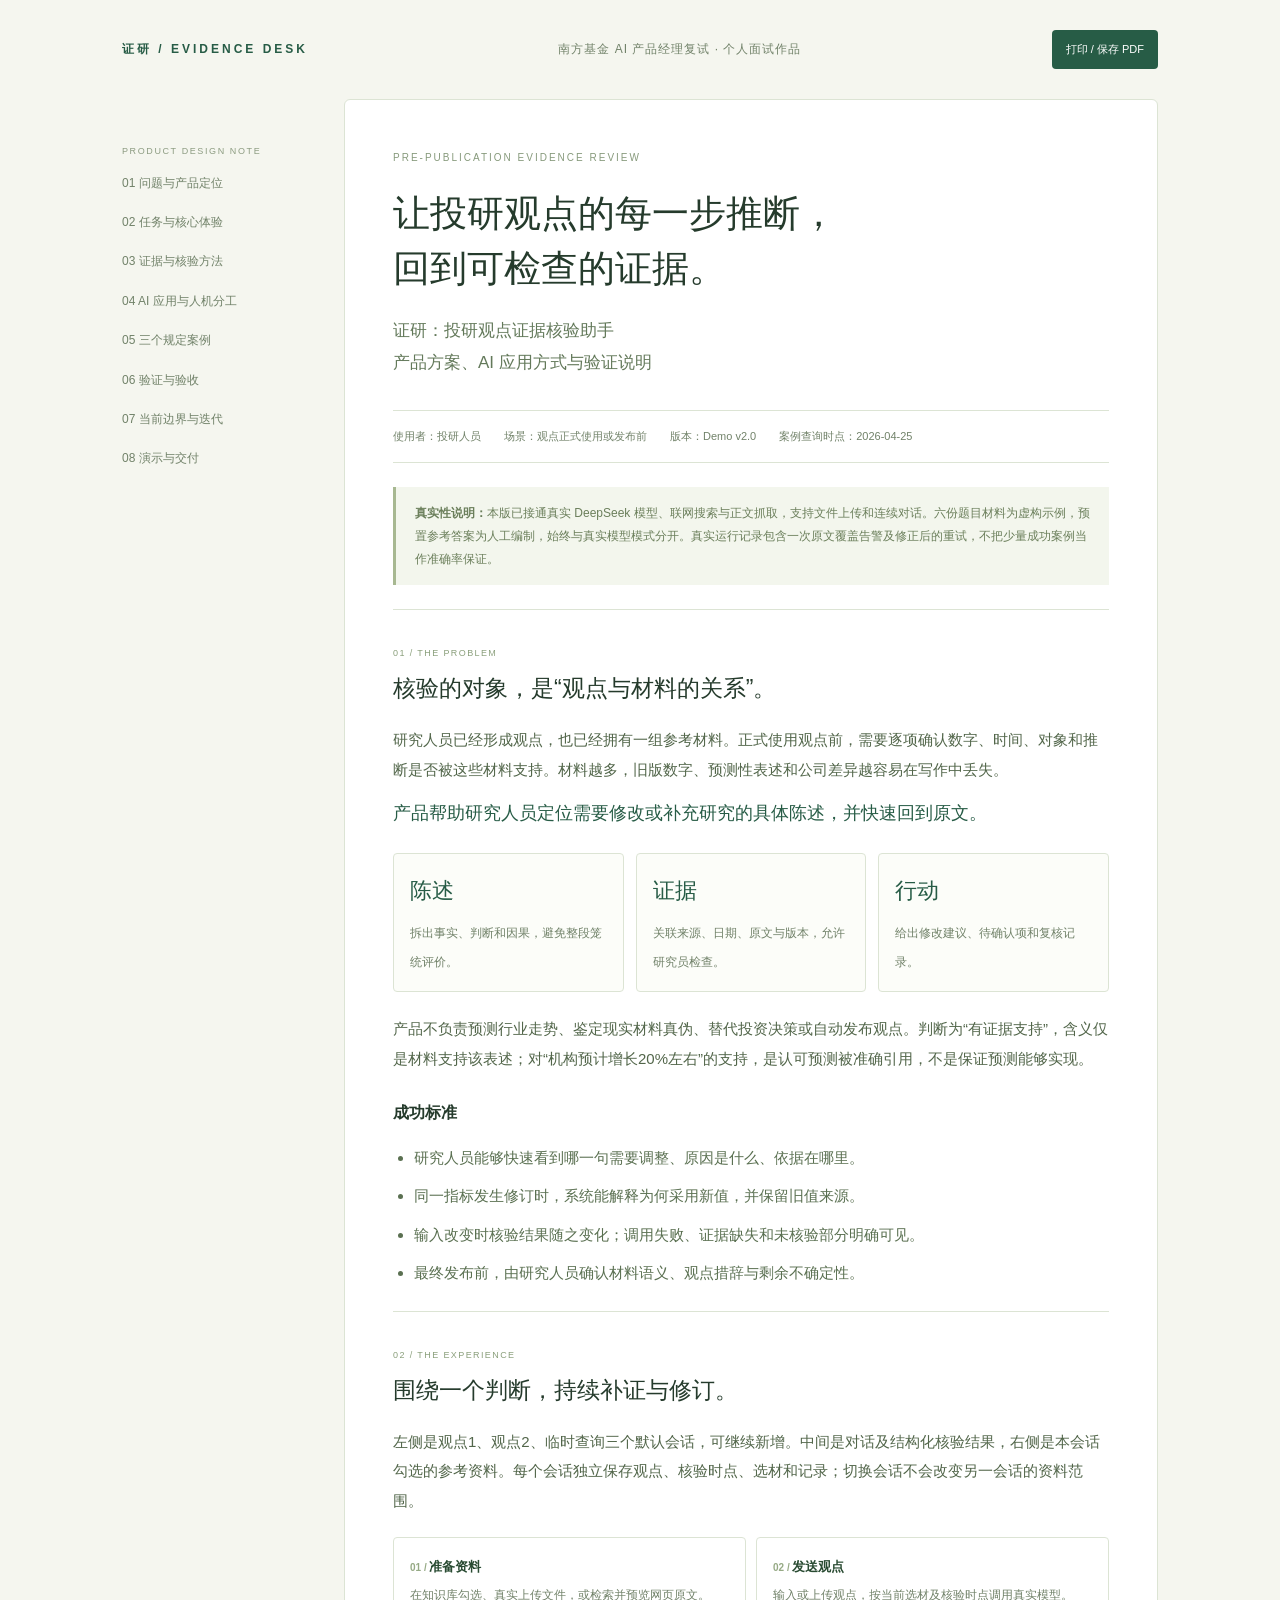
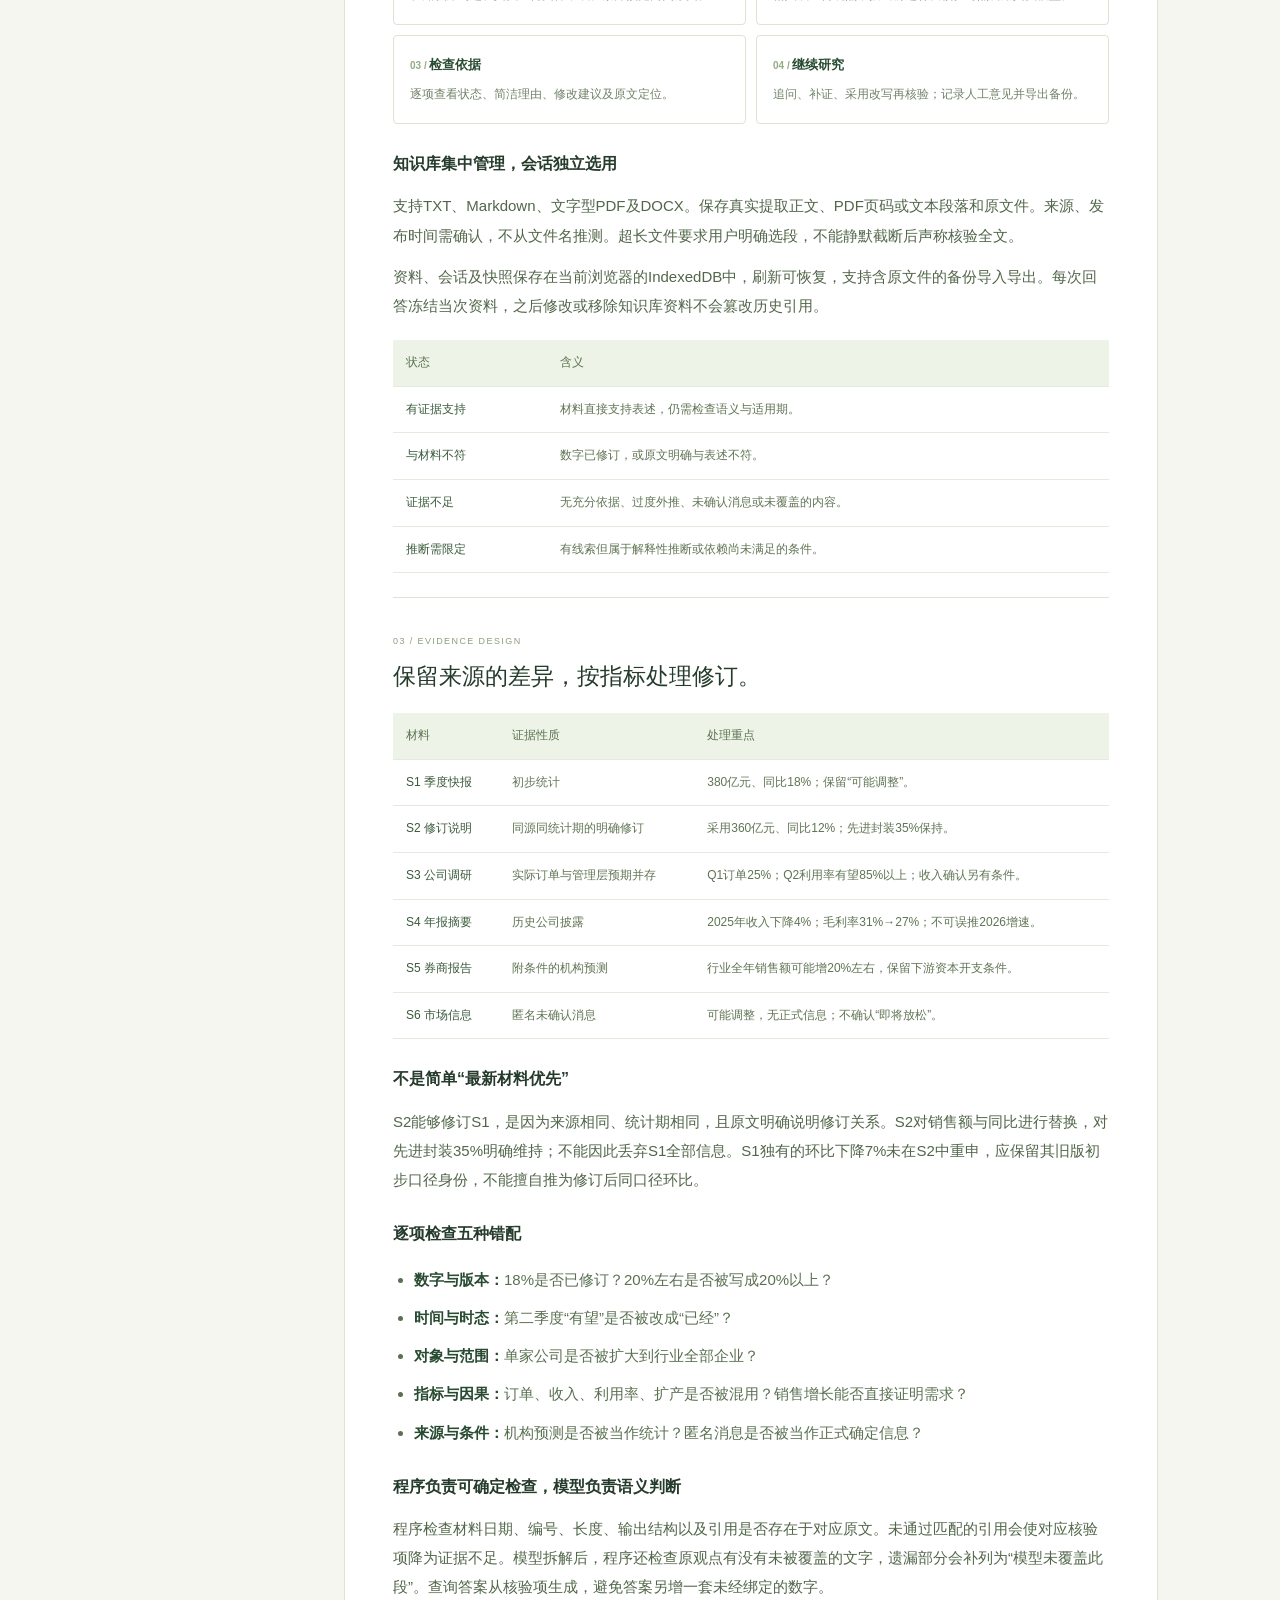
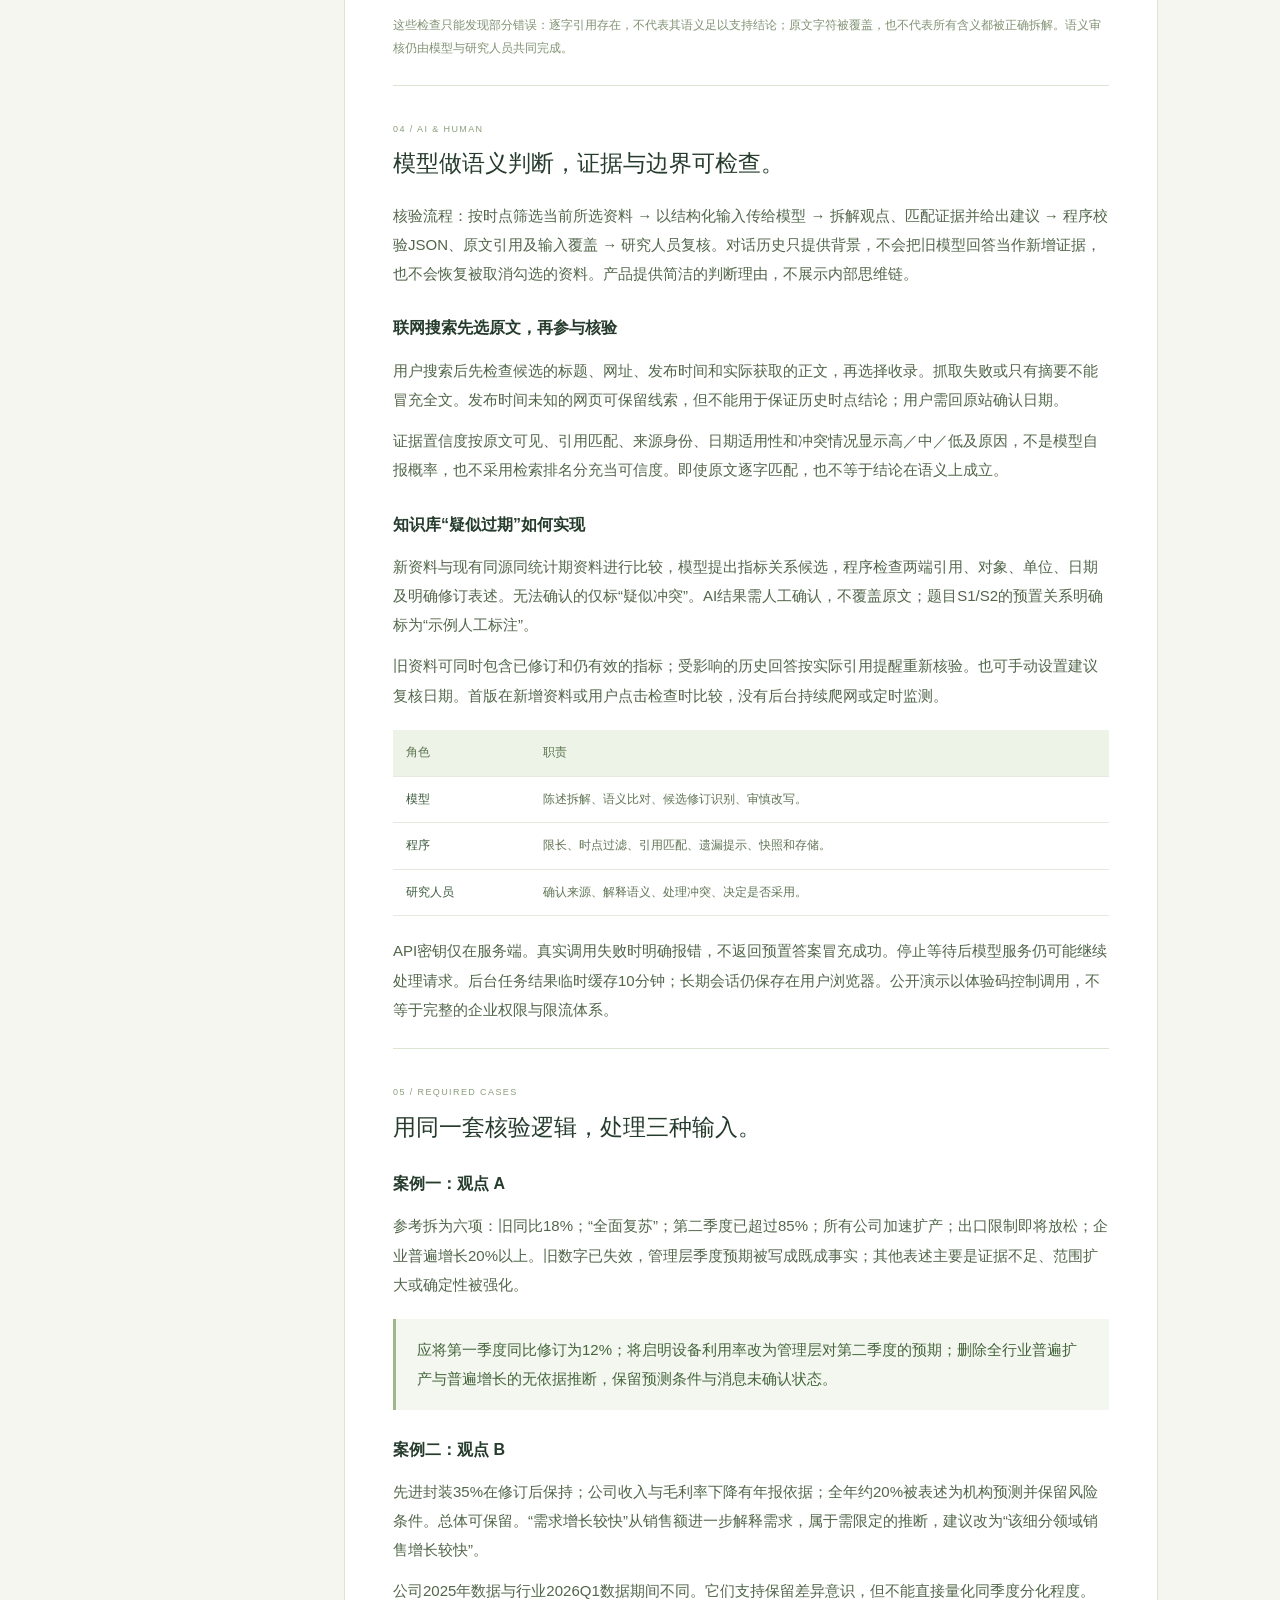
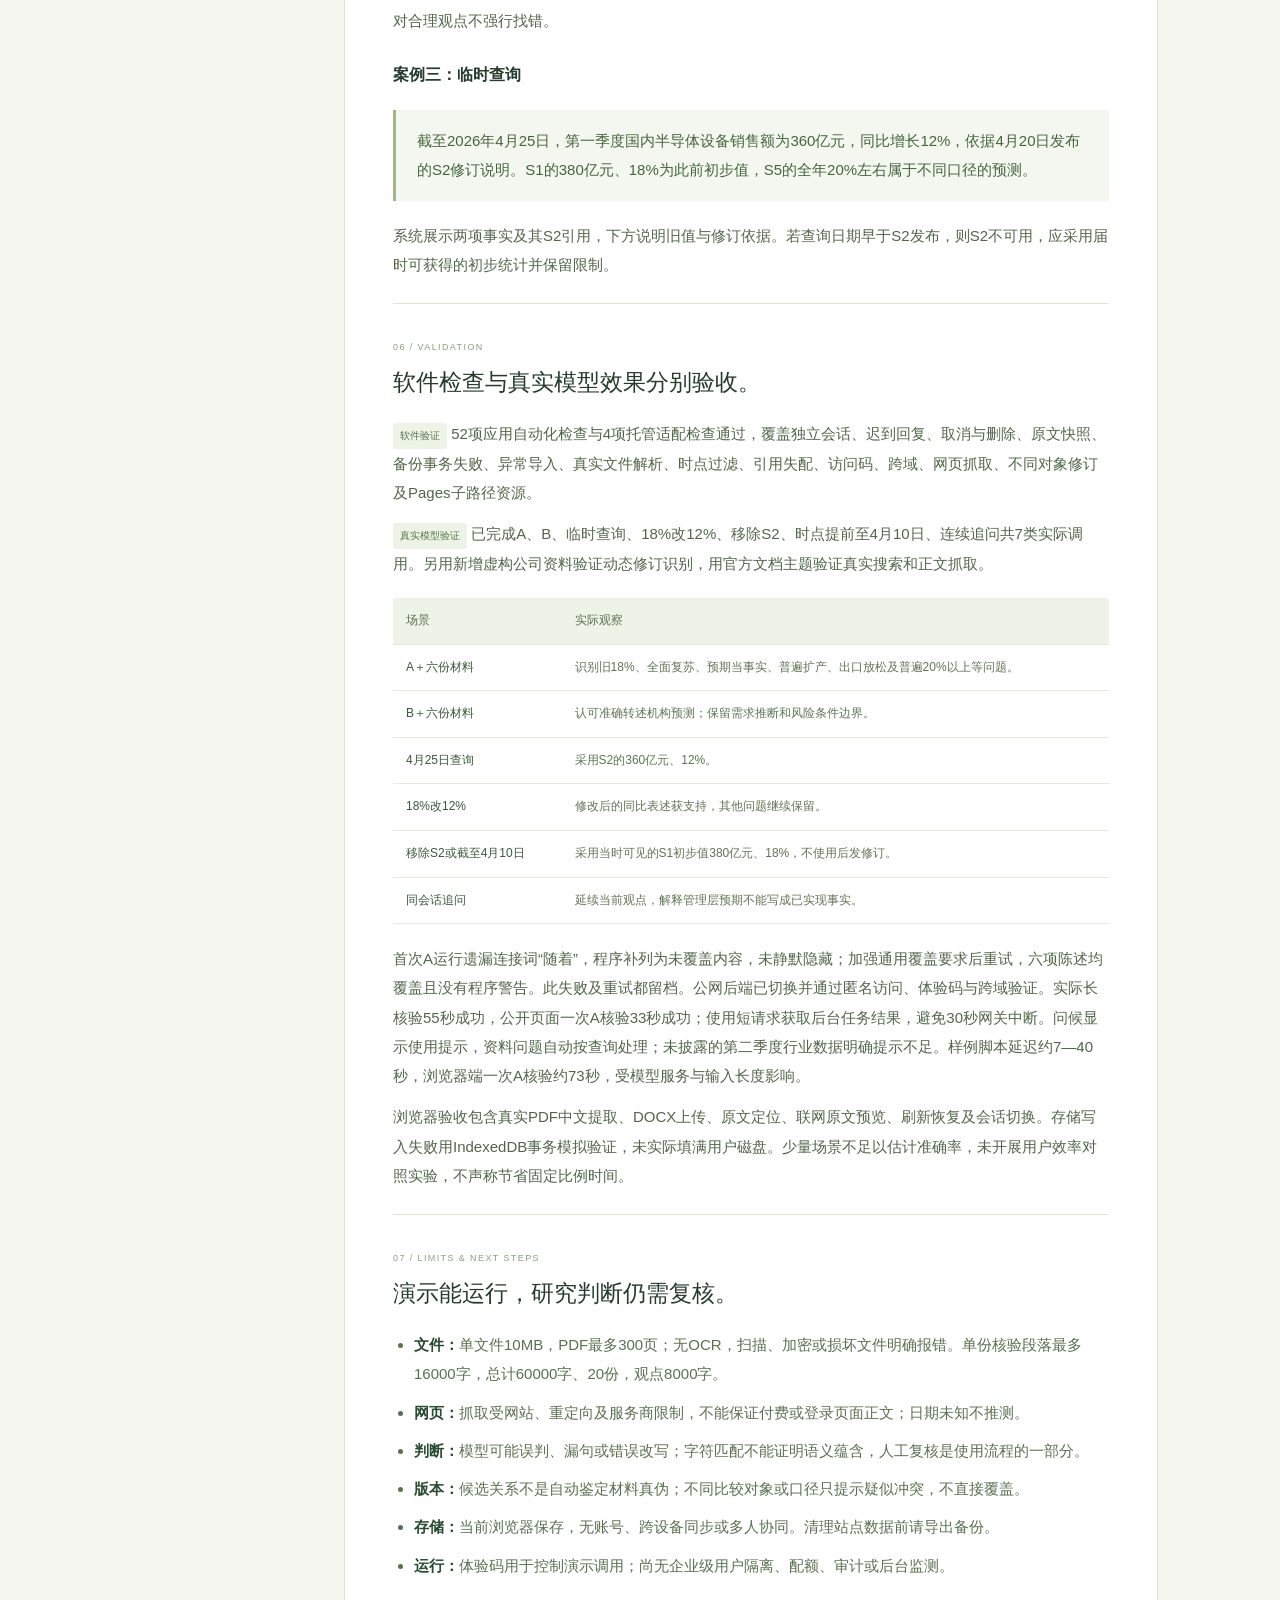
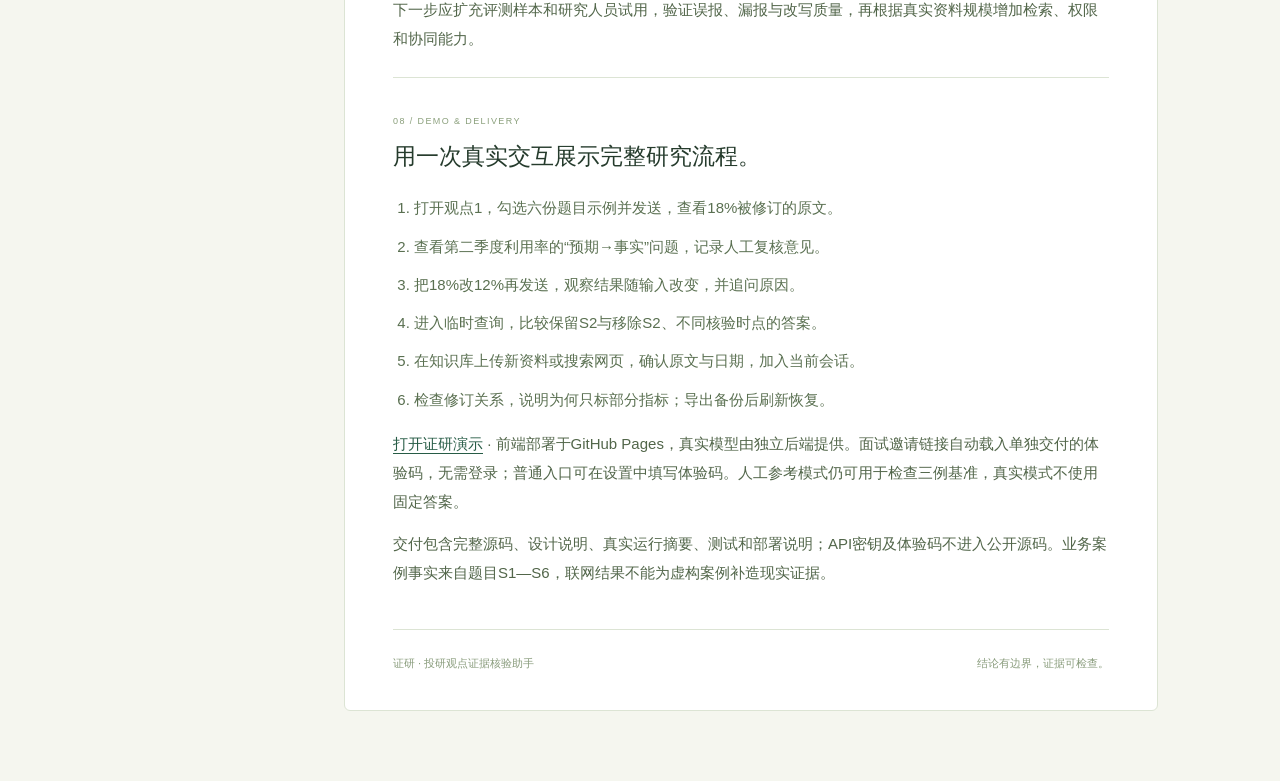
==== commit edc38d87: "Deliver verified public AI demo and refreshed source documentation" ====
--- a/design.html
+++ b/design.html
@@ -13,14 +13,14 @@
 
 <section id="evidence" class="section"><div class="section-label">03 / EVIDENCE DESIGN</div><h2>保留来源的差异，按指标处理修订。</h2><table><thead><tr><th>材料</th><th>证据性质</th><th>处理重点</th></tr></thead><tbody><tr><td>S1 季度快报</td><td>初步统计</td><td>380亿元、同比18%；保留“可能调整”。</td></tr><tr><td>S2 修订说明</td><td>同源同统计期的明确修订</td><td>采用360亿元、同比12%；先进封装35%保持。</td></tr><tr><td>S3 公司调研</td><td>实际订单与管理层预期并存</td><td>Q1订单25%；Q2利用率有望85%以上；收入确认另有条件。</td></tr><tr><td>S4 年报摘要</td><td>历史公司披露</td><td>2025年收入下降4%；毛利率31%→27%；不可误推2026增速。</td></tr><tr><td>S5 券商报告</td><td>附条件的机构预测</td><td>行业全年销售额可能增20%左右，保留下游资本开支条件。</td></tr><tr><td>S6 市场信息</td><td>匿名未确认消息</td><td>可能调整，无正式信息；不确认“即将放松”。</td></tr></tbody></table><h3>不是简单“最新材料优先”</h3><p>S2能够修订S1，是因为来源相同、统计期相同，且原文明确说明修订关系。S2对销售额与同比进行替换，对先进封装35%明确维持；不能因此丢弃S1全部信息。S1独有的环比下降7%未在S2中重申，应保留其旧版初步口径身份，不能擅自推为修订后同口径环比。</p><h3>逐项检查五种错配</h3><ul><li><strong>数字与版本：</strong>18%是否已修订？20%左右是否被写成20%以上？</li><li><strong>时间与时态：</strong>第二季度“有望”是否被改成“已经”？</li><li><strong>对象与范围：</strong>单家公司是否被扩大到行业全部企业？</li><li><strong>指标与因果：</strong>订单、收入、利用率、扩产是否被混用？销售增长能否直接证明需求？</li><li><strong>来源与条件：</strong>机构预测是否被当作统计？匿名消息是否被当作正式确定信息？</li></ul><h3>程序负责可确定检查，模型负责语义判断</h3><p>程序检查材料日期、编号、长度、输出结构以及引用是否存在于对应原文。未通过匹配的引用会使对应核验项降为证据不足。模型拆解后，程序还检查原观点有没有未被覆盖的文字，遗漏部分会补列为“模型未覆盖此段”。查询答案从核验项生成，避免答案另增一套未经绑定的数字。</p><p class="small">这些检查只能发现部分错误：逐字引用存在，不代表其语义足以支持结论；原文字符被覆盖，也不代表所有含义都被正确拆解。语义审核仍由模型与研究人员共同完成。</p></section>
 
-<section id="ai" class="section"><div class="section-label">04 / AI &amp; HUMAN</div><h2>模型做语义判断，证据与边界可检查。</h2><p>核验流程：按时点筛选当前所选资料 → 以结构化输入传给模型 → 拆解观点、匹配证据并给出建议 → 程序校验JSON、原文引用及输入覆盖 → 研究人员复核。对话历史只提供背景，不会把旧模型回答当作新增证据，也不会恢复被取消勾选的资料。产品提供简洁的判断理由，不展示内部思维链。</p><h3>联网搜索先选原文，再参与核验</h3><p>用户搜索后先检查候选的标题、网址、发布时间和实际获取的正文，再选择收录。抓取失败或只有摘要不能冒充全文。发布时间未知的网页可保留线索，但不能用于保证历史时点结论；用户需回原站确认日期。</p><p>证据置信度按原文可见、引用匹配、来源身份、日期适用性和冲突情况显示高／中／低及原因，不是模型自报概率，也不采用检索排名分充当可信度。即使原文逐字匹配，也不等于结论在语义上成立。</p><h3>知识库“疑似过期”如何实现</h3><p>新资料与现有同源同统计期资料进行比较，模型提出指标关系候选，程序检查两端引用、对象、单位、日期及明确修订表述。无法确认的仅标“疑似冲突”。AI结果需人工确认，不覆盖原文；题目S1/S2的预置关系明确标为“示例人工标注”。</p><p>旧资料可同时包含已修订和仍有效的指标；受影响的历史回答按实际引用提醒重新核验。也可手动设置建议复核日期。首版在新增资料或用户点击检查时比较，没有后台持续爬网或定时监测。</p><table><tr><th>角色</th><th>职责</th></tr><tr><td>模型</td><td>陈述拆解、语义比对、候选修订识别、审慎改写。</td></tr><tr><td>程序</td><td>限长、时点过滤、引用匹配、遗漏提示、快照和存储。</td></tr><tr><td>研究人员</td><td>确认来源、解释语义、处理冲突、决定是否采用。</td></tr></table><p>API密钥仅在服务端。真实调用失败时明确报错，不返回预置答案冒充成功。停止等待后模型服务仍可能继续处理请求。公开演示以体验码控制调用，不等于完整的企业权限与限流体系。</p></section>
+<section id="ai" class="section"><div class="section-label">04 / AI &amp; HUMAN</div><h2>模型做语义判断，证据与边界可检查。</h2><p>核验流程：按时点筛选当前所选资料 → 以结构化输入传给模型 → 拆解观点、匹配证据并给出建议 → 程序校验JSON、原文引用及输入覆盖 → 研究人员复核。对话历史只提供背景，不会把旧模型回答当作新增证据，也不会恢复被取消勾选的资料。产品提供简洁的判断理由，不展示内部思维链。</p><h3>联网搜索先选原文，再参与核验</h3><p>用户搜索后先检查候选的标题、网址、发布时间和实际获取的正文，再选择收录。抓取失败或只有摘要不能冒充全文。发布时间未知的网页可保留线索，但不能用于保证历史时点结论；用户需回原站确认日期。</p><p>证据置信度按原文可见、引用匹配、来源身份、日期适用性和冲突情况显示高／中／低及原因，不是模型自报概率，也不采用检索排名分充当可信度。即使原文逐字匹配，也不等于结论在语义上成立。</p><h3>知识库“疑似过期”如何实现</h3><p>新资料与现有同源同统计期资料进行比较，模型提出指标关系候选，程序检查两端引用、对象、单位、日期及明确修订表述。无法确认的仅标“疑似冲突”。AI结果需人工确认，不覆盖原文；题目S1/S2的预置关系明确标为“示例人工标注”。</p><p>旧资料可同时包含已修订和仍有效的指标；受影响的历史回答按实际引用提醒重新核验。也可手动设置建议复核日期。首版在新增资料或用户点击检查时比较，没有后台持续爬网或定时监测。</p><table><tr><th>角色</th><th>职责</th></tr><tr><td>模型</td><td>陈述拆解、语义比对、候选修订识别、审慎改写。</td></tr><tr><td>程序</td><td>限长、时点过滤、引用匹配、遗漏提示、快照和存储。</td></tr><tr><td>研究人员</td><td>确认来源、解释语义、处理冲突、决定是否采用。</td></tr></table><p>API密钥仅在服务端。真实调用失败时明确报错，不返回预置答案冒充成功。停止等待后模型服务仍可能继续处理请求。后台任务结果临时缓存10分钟；长期会话仍保存在用户浏览器。公开演示以体验码控制调用，不等于完整的企业权限与限流体系。</p></section>
 
 <section id="cases" class="section"><div class="section-label">05 / REQUIRED CASES</div><h2>用同一套核验逻辑，处理三种输入。</h2><h3>案例一：观点 A</h3><p>参考拆为六项：旧同比18%；“全面复苏”；第二季度已超过85%；所有公司加速扩产；出口限制即将放松；企业普遍增长20%以上。旧数字已失效，管理层季度预期被写成既成事实；其他表述主要是证据不足、范围扩大或确定性被强化。</p><blockquote>应将第一季度同比修订为12%；将启明设备利用率改为管理层对第二季度的预期；删除全行业普遍扩产与普遍增长的无依据推断，保留预测条件与消息未确认状态。</blockquote><h3>案例二：观点 B</h3><p>先进封装35%在修订后保持；公司收入与毛利率下降有年报依据；全年约20%被表述为机构预测并保留风险条件。总体可保留。“需求增长较快”从销售额进一步解释需求，属于需限定的推断，建议改为“该细分领域销售增长较快”。</p><p>公司2025年数据与行业2026Q1数据期间不同。它们支持保留差异意识，但不能直接量化同季度分化程度。对合理观点不强行找错。</p><h3>案例三：临时查询</h3><blockquote>截至2026年4月25日，第一季度国内半导体设备销售额为360亿元，同比增长12%，依据4月20日发布的S2修订说明。S1的380亿元、18%为此前初步值，S5的全年20%左右属于不同口径的预测。</blockquote><p>系统展示两项事实及其S2引用，下方说明旧值与修订依据。若查询日期早于S2发布，则S2不可用，应采用届时可获得的初步统计并保留限制。</p></section>
 
-<section id="validation" class="section"><div class="section-label">06 / VALIDATION</div><h2>软件检查与真实模型效果分别验收。</h2><p><span class="tag">软件验证</span> 45项自动化检查通过，覆盖独立会话、迟到回复、取消与删除、原文快照、备份事务失败、异常导入、真实文件解析、时点过滤、引用失配、访问码、跨域、网页抓取、不同对象修订及Pages子路径资源。</p><p><span class="tag">真实模型验证</span> 已完成A、B、临时查询、18%改12%、移除S2、时点提前至4月10日、连续追问共7类实际调用。另用新增虚构公司资料验证动态修订识别，用官方文档主题验证真实搜索和正文抓取。</p><table><tr><th>场景</th><th>实际观察</th></tr><tr><td>A＋六份材料</td><td>识别旧18%、全面复苏、预期当事实、普遍扩产、出口放松及普遍20%以上等问题。</td></tr><tr><td>B＋六份材料</td><td>认可准确转述机构预测；保留需求推断和风险条件边界。</td></tr><tr><td>4月25日查询</td><td>采用S2的360亿元、12%。</td></tr><tr><td>18%改12%</td><td>修改后的同比表述获支持，其他问题继续保留。</td></tr><tr><td>移除S2或截至4月10日</td><td>采用当时可见的S1初步值380亿元、18%，不使用后发修订。</td></tr><tr><td>同会话追问</td><td>延续当前观点，解释管理层预期不能写成已实现事实。</td></tr></table><p>首次A运行遗漏连接词“随着”，程序补列为未覆盖内容，未静默隐藏；加强通用覆盖要求后重试，六项陈述均覆盖且没有程序警告。此失败及重试都留档。当前公网前端已发布，但此网络访问独立AI后端收到Cloudflare 403，公网真实调用尚未通过验收；本机真实调用已验证。样例脚本延迟约7—40秒，浏览器端一次A核验约73秒，受模型服务与输入长度影响。</p><p>浏览器验收包含真实PDF中文提取、DOCX上传、原文定位、联网原文预览、刷新恢复及会话切换。存储写入失败用IndexedDB事务模拟验证，未实际填满用户磁盘。少量场景不足以估计准确率，未开展用户效率对照实验，不声称节省固定比例时间。</p></section>
+<section id="validation" class="section"><div class="section-label">06 / VALIDATION</div><h2>软件检查与真实模型效果分别验收。</h2><p><span class="tag">软件验证</span> 52项应用自动化检查与4项托管适配检查通过，覆盖独立会话、迟到回复、取消与删除、原文快照、备份事务失败、异常导入、真实文件解析、时点过滤、引用失配、访问码、跨域、网页抓取、不同对象修订及Pages子路径资源。</p><p><span class="tag">真实模型验证</span> 已完成A、B、临时查询、18%改12%、移除S2、时点提前至4月10日、连续追问共7类实际调用。另用新增虚构公司资料验证动态修订识别，用官方文档主题验证真实搜索和正文抓取。</p><table><tr><th>场景</th><th>实际观察</th></tr><tr><td>A＋六份材料</td><td>识别旧18%、全面复苏、预期当事实、普遍扩产、出口放松及普遍20%以上等问题。</td></tr><tr><td>B＋六份材料</td><td>认可准确转述机构预测；保留需求推断和风险条件边界。</td></tr><tr><td>4月25日查询</td><td>采用S2的360亿元、12%。</td></tr><tr><td>18%改12%</td><td>修改后的同比表述获支持，其他问题继续保留。</td></tr><tr><td>移除S2或截至4月10日</td><td>采用当时可见的S1初步值380亿元、18%，不使用后发修订。</td></tr><tr><td>同会话追问</td><td>延续当前观点，解释管理层预期不能写成已实现事实。</td></tr></table><p>首次A运行遗漏连接词“随着”，程序补列为未覆盖内容，未静默隐藏；加强通用覆盖要求后重试，六项陈述均覆盖且没有程序警告。此失败及重试都留档。公网后端已切换并通过匿名访问、体验码与跨域验证。实际长核验55秒成功，公开页面一次A核验33秒成功；使用短请求获取后台任务结果，避免30秒网关中断。问候显示使用提示，资料问题自动按查询处理；未披露的第二季度行业数据明确提示不足。样例脚本延迟约7—40秒，浏览器端一次A核验约73秒，受模型服务与输入长度影响。</p><p>浏览器验收包含真实PDF中文提取、DOCX上传、原文定位、联网原文预览、刷新恢复及会话切换。存储写入失败用IndexedDB事务模拟验证，未实际填满用户磁盘。少量场景不足以估计准确率，未开展用户效率对照实验，不声称节省固定比例时间。</p></section>
 
 <section id="limits" class="section"><div class="section-label">07 / LIMITS &amp; NEXT STEPS</div><h2>演示能运行，研究判断仍需复核。</h2><ul><li><strong>文件：</strong>单文件10MB，PDF最多300页；无OCR，扫描、加密或损坏文件明确报错。单份核验段落最多16000字，总计60000字、20份，观点8000字。</li><li><strong>网页：</strong>抓取受网站、重定向及服务商限制，不能保证付费或登录页面正文；日期未知不推测。</li><li><strong>判断：</strong>模型可能误判、漏句或错误改写；字符匹配不能证明语义蕴含，人工复核是使用流程的一部分。</li><li><strong>版本：</strong>候选关系不是自动鉴定材料真伪；不同比较对象或口径只提示疑似冲突，不直接覆盖。</li><li><strong>存储：</strong>当前浏览器保存，无账号、跨设备同步或多人协同。清理站点数据前请导出备份。</li><li><strong>运行：</strong>体验码用于控制演示调用；尚无企业级用户隔离、配额、审计或后台监测。</li></ul><p>下一步应扩充评测样本和研究人员试用，验证误报、漏报与改写质量，再根据真实资料规模增加检索、权限和协同能力。</p></section>
 
-<section id="demo" class="section"><div class="section-label">08 / DEMO &amp; DELIVERY</div><h2>用一次真实交互展示完整研究流程。</h2><ol><li>打开观点1，勾选六份题目示例并发送，查看18%被修订的原文。</li><li>查看第二季度利用率的“预期→事实”问题，记录人工复核意见。</li><li>把18%改12%再发送，观察结果随输入改变，并追问原因。</li><li>进入临时查询，比较保留S2与移除S2、不同核验时点的答案。</li><li>在知识库上传新资料或搜索网页，确认原文与日期，加入当前会话。</li><li>检查修订关系，说明为何只标部分指标；导出备份后刷新恢复。</li></ol><p><a href="https://yling110500.github.io/evidence-desk/">打开证研演示</a> · 前端部署于GitHub Pages，真实模型由独立后端提供。首次调用在设置中填写单独提供的体验码，无需创建产品账号。人工参考模式仍可用于检查三例基准，真实模式不使用固定答案。</p><p>交付包含完整源码、设计说明、真实运行摘要、测试和部署说明；API密钥及体验码不进入公开源码。业务案例事实来自题目S1—S6，联网结果不能为虚构案例补造现实证据。</p></section>
+<section id="demo" class="section"><div class="section-label">08 / DEMO &amp; DELIVERY</div><h2>用一次真实交互展示完整研究流程。</h2><ol><li>打开观点1，勾选六份题目示例并发送，查看18%被修订的原文。</li><li>查看第二季度利用率的“预期→事实”问题，记录人工复核意见。</li><li>把18%改12%再发送，观察结果随输入改变，并追问原因。</li><li>进入临时查询，比较保留S2与移除S2、不同核验时点的答案。</li><li>在知识库上传新资料或搜索网页，确认原文与日期，加入当前会话。</li><li>检查修订关系，说明为何只标部分指标；导出备份后刷新恢复。</li></ol><p><a href="https://yling110500.github.io/evidence-desk/">打开证研演示</a> · 前端部署于GitHub Pages，真实模型由独立后端提供。面试邀请链接自动载入单独交付的体验码，无需登录；普通入口可在设置中填写体验码。人工参考模式仍可用于检查三例基准，真实模式不使用固定答案。</p><p>交付包含完整源码、设计说明、真实运行摘要、测试和部署说明；API密钥及体验码不进入公开源码。业务案例事实来自题目S1—S6，联网结果不能为虚构案例补造现实证据。</p></section>
 <div class="closing"><span>证研 · 投研观点证据核验助手</span><span>结论有边界，证据可检查。</span></div>
 </article></div></body></html>
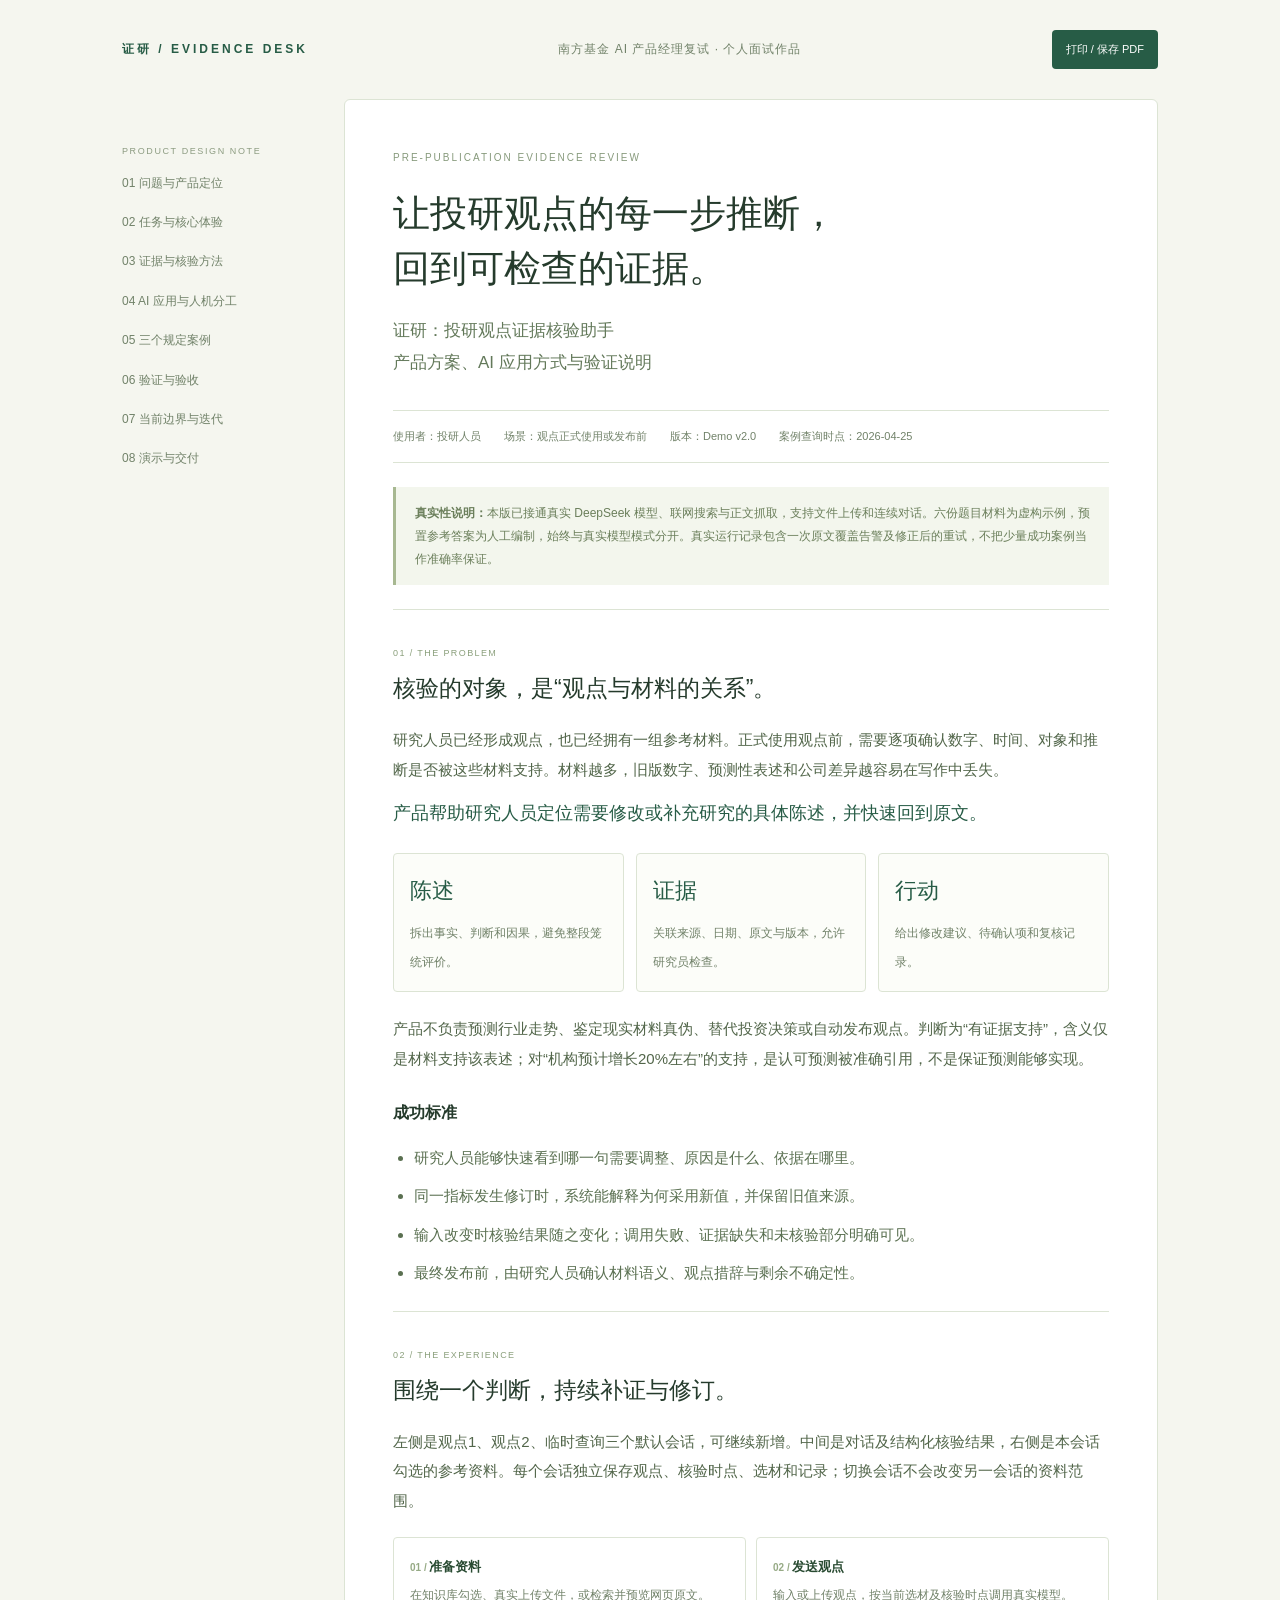
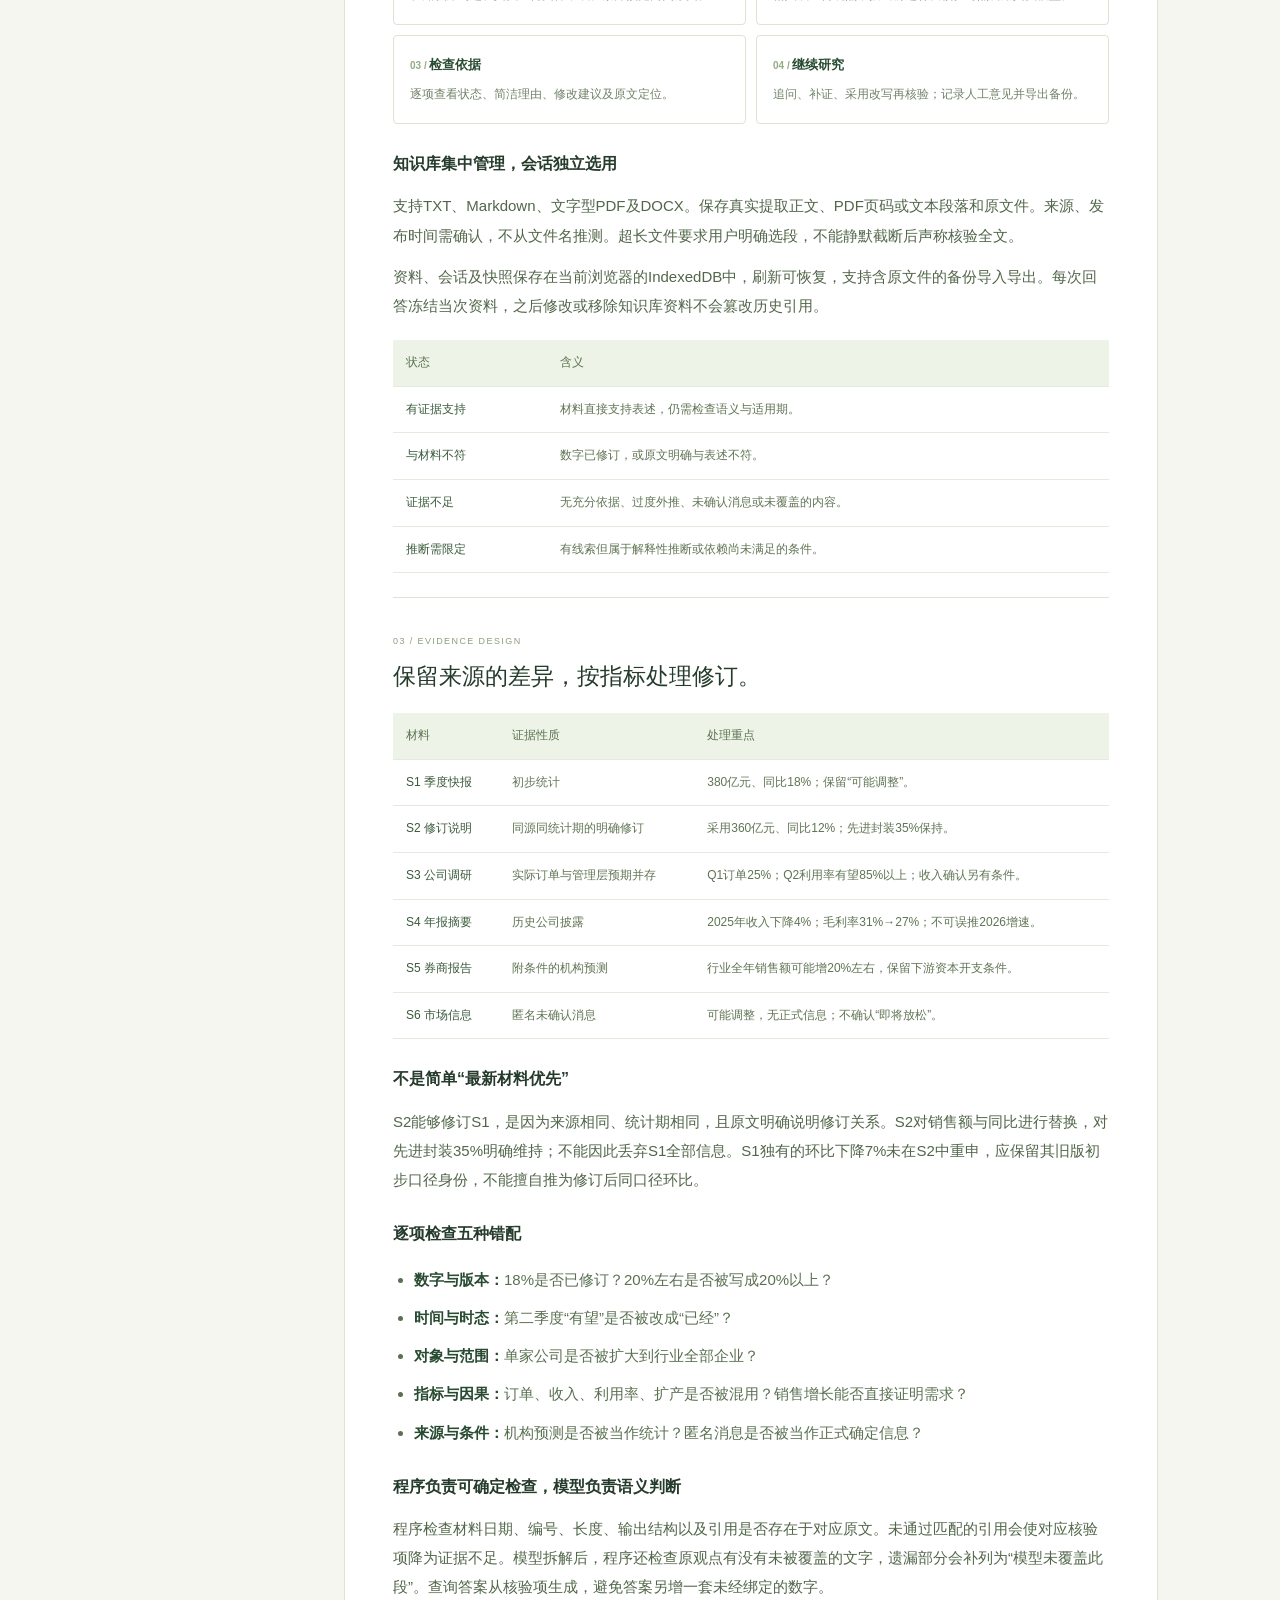
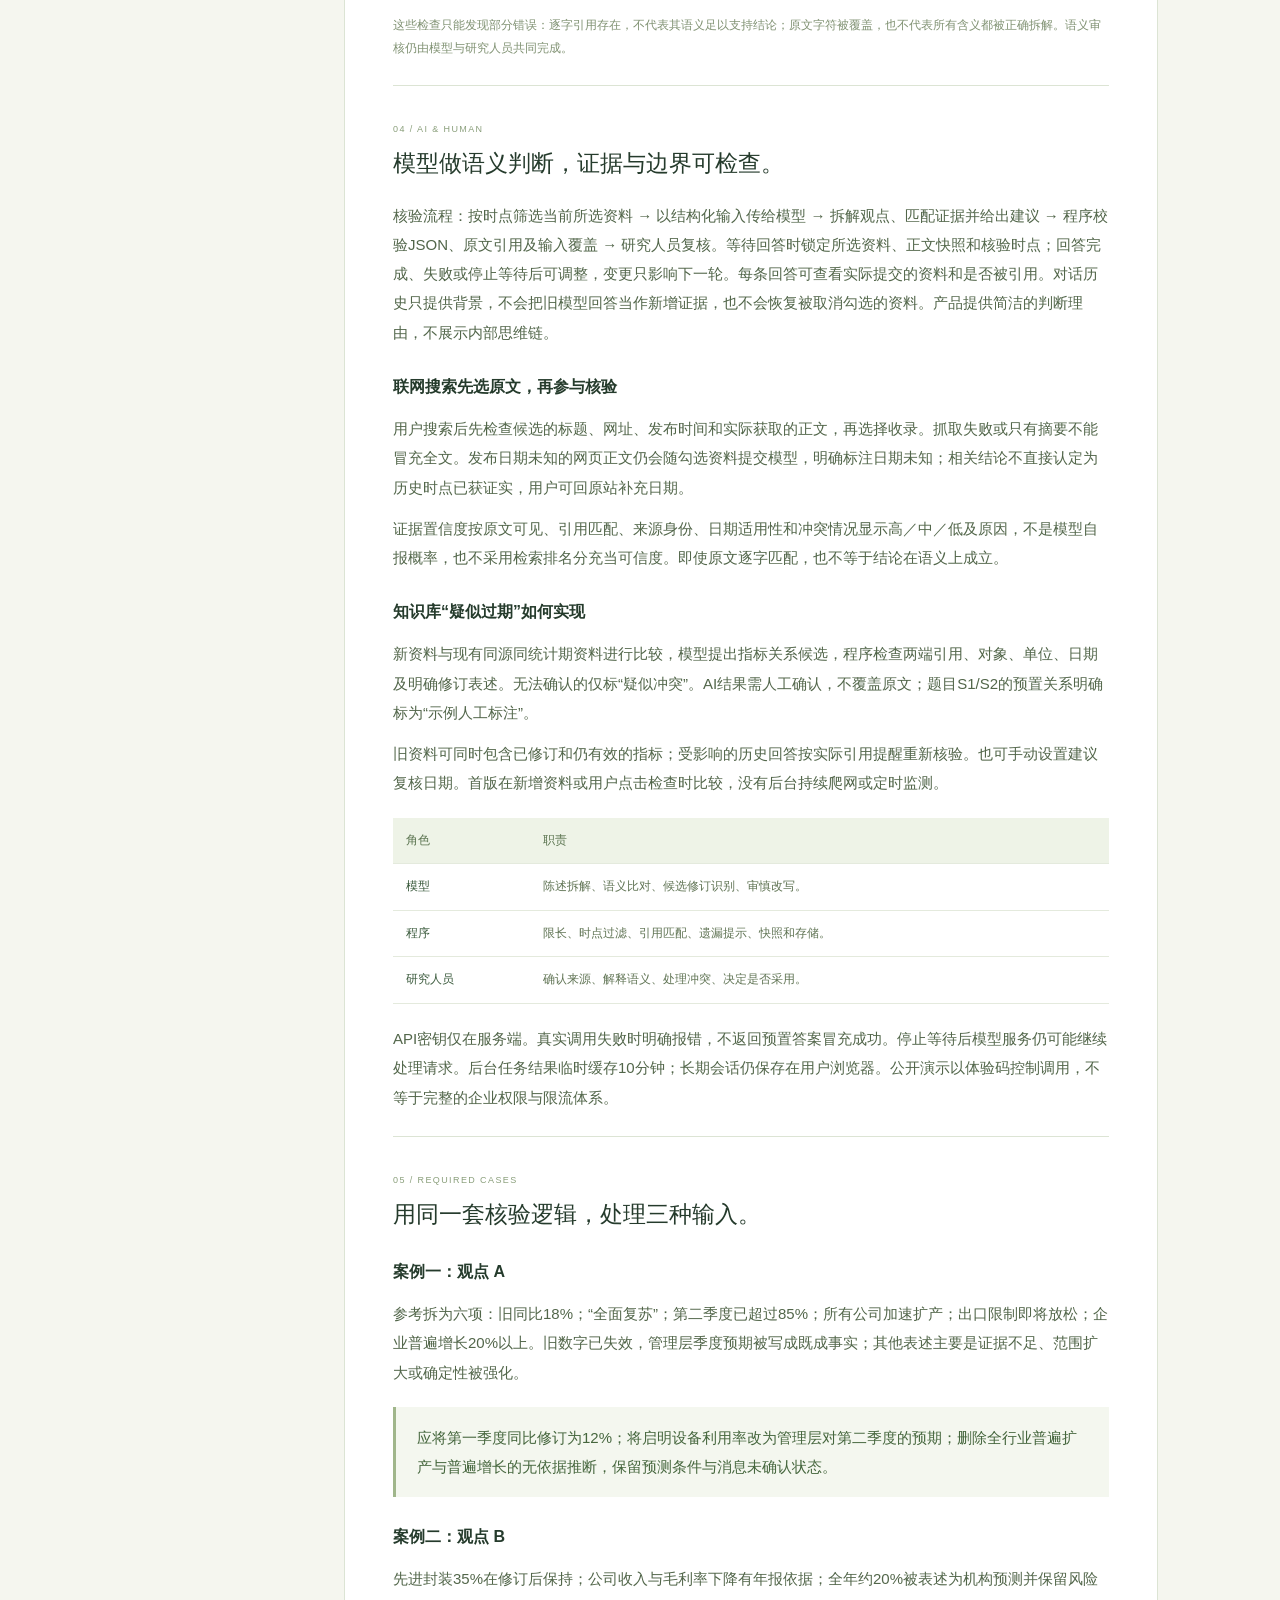
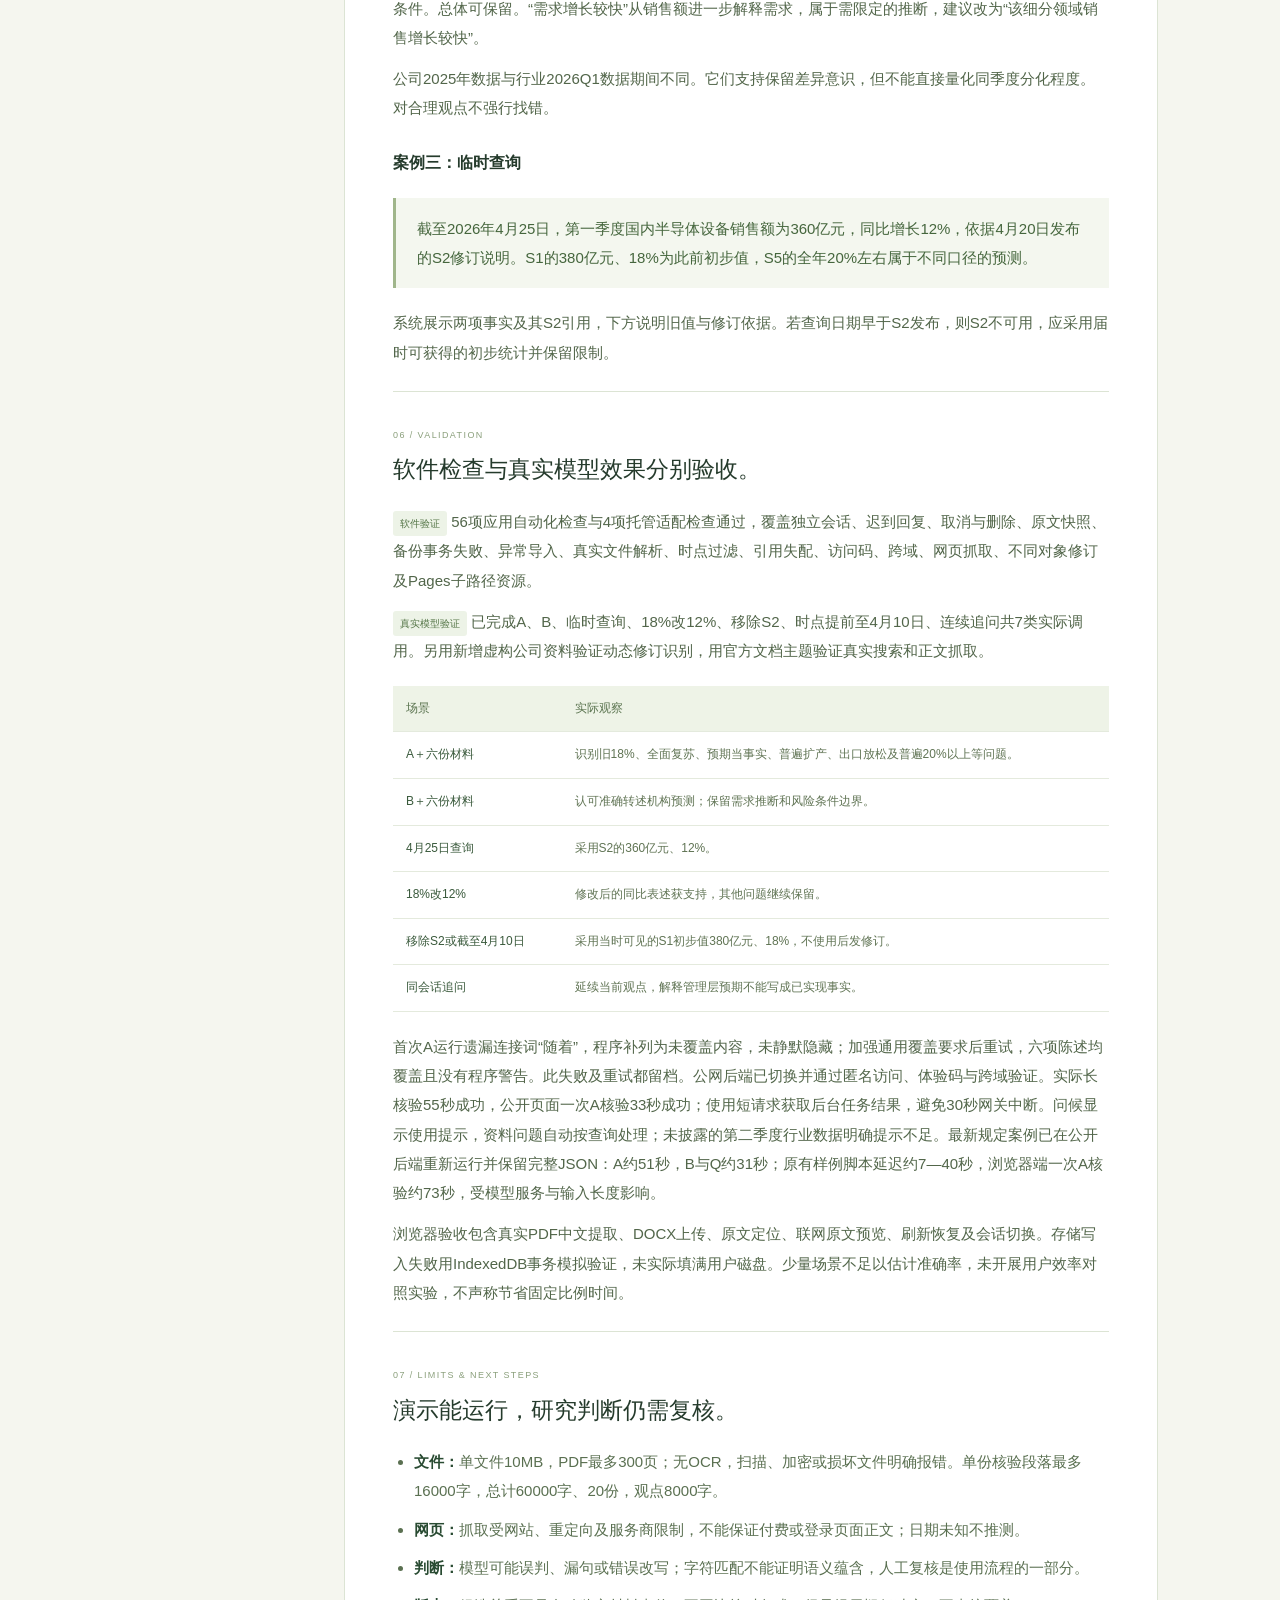
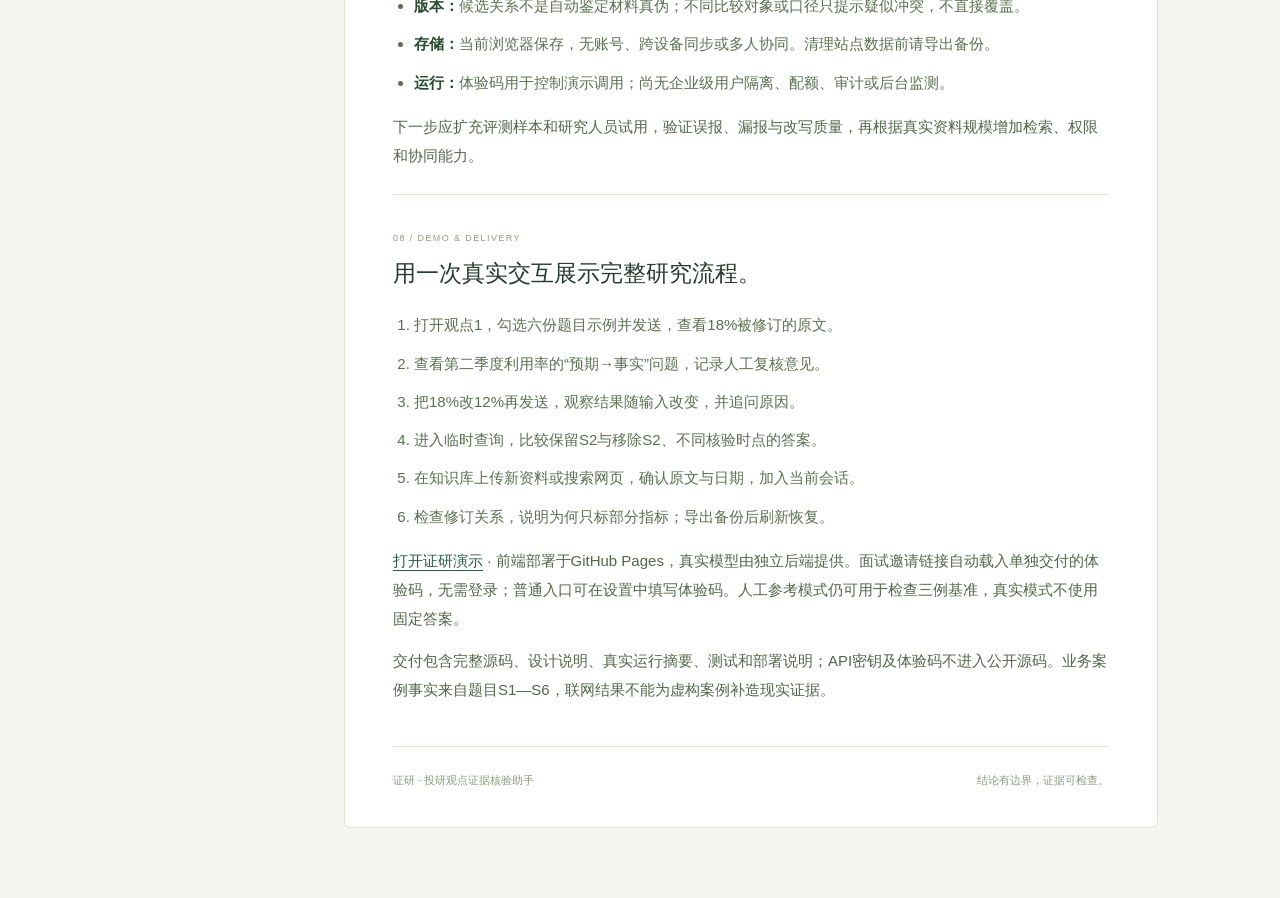
==== commit 433a3851: "Update submission design and include fresh actual case records" ====
--- a/design.html
+++ b/design.html
@@ -13,11 +13,11 @@
 
 <section id="evidence" class="section"><div class="section-label">03 / EVIDENCE DESIGN</div><h2>保留来源的差异，按指标处理修订。</h2><table><thead><tr><th>材料</th><th>证据性质</th><th>处理重点</th></tr></thead><tbody><tr><td>S1 季度快报</td><td>初步统计</td><td>380亿元、同比18%；保留“可能调整”。</td></tr><tr><td>S2 修订说明</td><td>同源同统计期的明确修订</td><td>采用360亿元、同比12%；先进封装35%保持。</td></tr><tr><td>S3 公司调研</td><td>实际订单与管理层预期并存</td><td>Q1订单25%；Q2利用率有望85%以上；收入确认另有条件。</td></tr><tr><td>S4 年报摘要</td><td>历史公司披露</td><td>2025年收入下降4%；毛利率31%→27%；不可误推2026增速。</td></tr><tr><td>S5 券商报告</td><td>附条件的机构预测</td><td>行业全年销售额可能增20%左右，保留下游资本开支条件。</td></tr><tr><td>S6 市场信息</td><td>匿名未确认消息</td><td>可能调整，无正式信息；不确认“即将放松”。</td></tr></tbody></table><h3>不是简单“最新材料优先”</h3><p>S2能够修订S1，是因为来源相同、统计期相同，且原文明确说明修订关系。S2对销售额与同比进行替换，对先进封装35%明确维持；不能因此丢弃S1全部信息。S1独有的环比下降7%未在S2中重申，应保留其旧版初步口径身份，不能擅自推为修订后同口径环比。</p><h3>逐项检查五种错配</h3><ul><li><strong>数字与版本：</strong>18%是否已修订？20%左右是否被写成20%以上？</li><li><strong>时间与时态：</strong>第二季度“有望”是否被改成“已经”？</li><li><strong>对象与范围：</strong>单家公司是否被扩大到行业全部企业？</li><li><strong>指标与因果：</strong>订单、收入、利用率、扩产是否被混用？销售增长能否直接证明需求？</li><li><strong>来源与条件：</strong>机构预测是否被当作统计？匿名消息是否被当作正式确定信息？</li></ul><h3>程序负责可确定检查，模型负责语义判断</h3><p>程序检查材料日期、编号、长度、输出结构以及引用是否存在于对应原文。未通过匹配的引用会使对应核验项降为证据不足。模型拆解后，程序还检查原观点有没有未被覆盖的文字，遗漏部分会补列为“模型未覆盖此段”。查询答案从核验项生成，避免答案另增一套未经绑定的数字。</p><p class="small">这些检查只能发现部分错误：逐字引用存在，不代表其语义足以支持结论；原文字符被覆盖，也不代表所有含义都被正确拆解。语义审核仍由模型与研究人员共同完成。</p></section>
 
-<section id="ai" class="section"><div class="section-label">04 / AI &amp; HUMAN</div><h2>模型做语义判断，证据与边界可检查。</h2><p>核验流程：按时点筛选当前所选资料 → 以结构化输入传给模型 → 拆解观点、匹配证据并给出建议 → 程序校验JSON、原文引用及输入覆盖 → 研究人员复核。对话历史只提供背景，不会把旧模型回答当作新增证据，也不会恢复被取消勾选的资料。产品提供简洁的判断理由，不展示内部思维链。</p><h3>联网搜索先选原文，再参与核验</h3><p>用户搜索后先检查候选的标题、网址、发布时间和实际获取的正文，再选择收录。抓取失败或只有摘要不能冒充全文。发布时间未知的网页可保留线索，但不能用于保证历史时点结论；用户需回原站确认日期。</p><p>证据置信度按原文可见、引用匹配、来源身份、日期适用性和冲突情况显示高／中／低及原因，不是模型自报概率，也不采用检索排名分充当可信度。即使原文逐字匹配，也不等于结论在语义上成立。</p><h3>知识库“疑似过期”如何实现</h3><p>新资料与现有同源同统计期资料进行比较，模型提出指标关系候选，程序检查两端引用、对象、单位、日期及明确修订表述。无法确认的仅标“疑似冲突”。AI结果需人工确认，不覆盖原文；题目S1/S2的预置关系明确标为“示例人工标注”。</p><p>旧资料可同时包含已修订和仍有效的指标；受影响的历史回答按实际引用提醒重新核验。也可手动设置建议复核日期。首版在新增资料或用户点击检查时比较，没有后台持续爬网或定时监测。</p><table><tr><th>角色</th><th>职责</th></tr><tr><td>模型</td><td>陈述拆解、语义比对、候选修订识别、审慎改写。</td></tr><tr><td>程序</td><td>限长、时点过滤、引用匹配、遗漏提示、快照和存储。</td></tr><tr><td>研究人员</td><td>确认来源、解释语义、处理冲突、决定是否采用。</td></tr></table><p>API密钥仅在服务端。真实调用失败时明确报错，不返回预置答案冒充成功。停止等待后模型服务仍可能继续处理请求。后台任务结果临时缓存10分钟；长期会话仍保存在用户浏览器。公开演示以体验码控制调用，不等于完整的企业权限与限流体系。</p></section>
+<section id="ai" class="section"><div class="section-label">04 / AI &amp; HUMAN</div><h2>模型做语义判断，证据与边界可检查。</h2><p>核验流程：按时点筛选当前所选资料 → 以结构化输入传给模型 → 拆解观点、匹配证据并给出建议 → 程序校验JSON、原文引用及输入覆盖 → 研究人员复核。等待回答时锁定所选资料、正文快照和核验时点；回答完成、失败或停止等待后可调整，变更只影响下一轮。每条回答可查看实际提交的资料和是否被引用。对话历史只提供背景，不会把旧模型回答当作新增证据，也不会恢复被取消勾选的资料。产品提供简洁的判断理由，不展示内部思维链。</p><h3>联网搜索先选原文，再参与核验</h3><p>用户搜索后先检查候选的标题、网址、发布时间和实际获取的正文，再选择收录。抓取失败或只有摘要不能冒充全文。发布日期未知的网页正文仍会随勾选资料提交模型，明确标注日期未知；相关结论不直接认定为历史时点已获证实，用户可回原站补充日期。</p><p>证据置信度按原文可见、引用匹配、来源身份、日期适用性和冲突情况显示高／中／低及原因，不是模型自报概率，也不采用检索排名分充当可信度。即使原文逐字匹配，也不等于结论在语义上成立。</p><h3>知识库“疑似过期”如何实现</h3><p>新资料与现有同源同统计期资料进行比较，模型提出指标关系候选，程序检查两端引用、对象、单位、日期及明确修订表述。无法确认的仅标“疑似冲突”。AI结果需人工确认，不覆盖原文；题目S1/S2的预置关系明确标为“示例人工标注”。</p><p>旧资料可同时包含已修订和仍有效的指标；受影响的历史回答按实际引用提醒重新核验。也可手动设置建议复核日期。首版在新增资料或用户点击检查时比较，没有后台持续爬网或定时监测。</p><table><tr><th>角色</th><th>职责</th></tr><tr><td>模型</td><td>陈述拆解、语义比对、候选修订识别、审慎改写。</td></tr><tr><td>程序</td><td>限长、时点过滤、引用匹配、遗漏提示、快照和存储。</td></tr><tr><td>研究人员</td><td>确认来源、解释语义、处理冲突、决定是否采用。</td></tr></table><p>API密钥仅在服务端。真实调用失败时明确报错，不返回预置答案冒充成功。停止等待后模型服务仍可能继续处理请求。后台任务结果临时缓存10分钟；长期会话仍保存在用户浏览器。公开演示以体验码控制调用，不等于完整的企业权限与限流体系。</p></section>
 
 <section id="cases" class="section"><div class="section-label">05 / REQUIRED CASES</div><h2>用同一套核验逻辑，处理三种输入。</h2><h3>案例一：观点 A</h3><p>参考拆为六项：旧同比18%；“全面复苏”；第二季度已超过85%；所有公司加速扩产；出口限制即将放松；企业普遍增长20%以上。旧数字已失效，管理层季度预期被写成既成事实；其他表述主要是证据不足、范围扩大或确定性被强化。</p><blockquote>应将第一季度同比修订为12%；将启明设备利用率改为管理层对第二季度的预期；删除全行业普遍扩产与普遍增长的无依据推断，保留预测条件与消息未确认状态。</blockquote><h3>案例二：观点 B</h3><p>先进封装35%在修订后保持；公司收入与毛利率下降有年报依据；全年约20%被表述为机构预测并保留风险条件。总体可保留。“需求增长较快”从销售额进一步解释需求，属于需限定的推断，建议改为“该细分领域销售增长较快”。</p><p>公司2025年数据与行业2026Q1数据期间不同。它们支持保留差异意识，但不能直接量化同季度分化程度。对合理观点不强行找错。</p><h3>案例三：临时查询</h3><blockquote>截至2026年4月25日，第一季度国内半导体设备销售额为360亿元，同比增长12%，依据4月20日发布的S2修订说明。S1的380亿元、18%为此前初步值，S5的全年20%左右属于不同口径的预测。</blockquote><p>系统展示两项事实及其S2引用，下方说明旧值与修订依据。若查询日期早于S2发布，则S2不可用，应采用届时可获得的初步统计并保留限制。</p></section>
 
-<section id="validation" class="section"><div class="section-label">06 / VALIDATION</div><h2>软件检查与真实模型效果分别验收。</h2><p><span class="tag">软件验证</span> 52项应用自动化检查与4项托管适配检查通过，覆盖独立会话、迟到回复、取消与删除、原文快照、备份事务失败、异常导入、真实文件解析、时点过滤、引用失配、访问码、跨域、网页抓取、不同对象修订及Pages子路径资源。</p><p><span class="tag">真实模型验证</span> 已完成A、B、临时查询、18%改12%、移除S2、时点提前至4月10日、连续追问共7类实际调用。另用新增虚构公司资料验证动态修订识别，用官方文档主题验证真实搜索和正文抓取。</p><table><tr><th>场景</th><th>实际观察</th></tr><tr><td>A＋六份材料</td><td>识别旧18%、全面复苏、预期当事实、普遍扩产、出口放松及普遍20%以上等问题。</td></tr><tr><td>B＋六份材料</td><td>认可准确转述机构预测；保留需求推断和风险条件边界。</td></tr><tr><td>4月25日查询</td><td>采用S2的360亿元、12%。</td></tr><tr><td>18%改12%</td><td>修改后的同比表述获支持，其他问题继续保留。</td></tr><tr><td>移除S2或截至4月10日</td><td>采用当时可见的S1初步值380亿元、18%，不使用后发修订。</td></tr><tr><td>同会话追问</td><td>延续当前观点，解释管理层预期不能写成已实现事实。</td></tr></table><p>首次A运行遗漏连接词“随着”，程序补列为未覆盖内容，未静默隐藏；加强通用覆盖要求后重试，六项陈述均覆盖且没有程序警告。此失败及重试都留档。公网后端已切换并通过匿名访问、体验码与跨域验证。实际长核验55秒成功，公开页面一次A核验33秒成功；使用短请求获取后台任务结果，避免30秒网关中断。问候显示使用提示，资料问题自动按查询处理；未披露的第二季度行业数据明确提示不足。样例脚本延迟约7—40秒，浏览器端一次A核验约73秒，受模型服务与输入长度影响。</p><p>浏览器验收包含真实PDF中文提取、DOCX上传、原文定位、联网原文预览、刷新恢复及会话切换。存储写入失败用IndexedDB事务模拟验证，未实际填满用户磁盘。少量场景不足以估计准确率，未开展用户效率对照实验，不声称节省固定比例时间。</p></section>
+<section id="validation" class="section"><div class="section-label">06 / VALIDATION</div><h2>软件检查与真实模型效果分别验收。</h2><p><span class="tag">软件验证</span> 56项应用自动化检查与4项托管适配检查通过，覆盖独立会话、迟到回复、取消与删除、原文快照、备份事务失败、异常导入、真实文件解析、时点过滤、引用失配、访问码、跨域、网页抓取、不同对象修订及Pages子路径资源。</p><p><span class="tag">真实模型验证</span> 已完成A、B、临时查询、18%改12%、移除S2、时点提前至4月10日、连续追问共7类实际调用。另用新增虚构公司资料验证动态修订识别，用官方文档主题验证真实搜索和正文抓取。</p><table><tr><th>场景</th><th>实际观察</th></tr><tr><td>A＋六份材料</td><td>识别旧18%、全面复苏、预期当事实、普遍扩产、出口放松及普遍20%以上等问题。</td></tr><tr><td>B＋六份材料</td><td>认可准确转述机构预测；保留需求推断和风险条件边界。</td></tr><tr><td>4月25日查询</td><td>采用S2的360亿元、12%。</td></tr><tr><td>18%改12%</td><td>修改后的同比表述获支持，其他问题继续保留。</td></tr><tr><td>移除S2或截至4月10日</td><td>采用当时可见的S1初步值380亿元、18%，不使用后发修订。</td></tr><tr><td>同会话追问</td><td>延续当前观点，解释管理层预期不能写成已实现事实。</td></tr></table><p>首次A运行遗漏连接词“随着”，程序补列为未覆盖内容，未静默隐藏；加强通用覆盖要求后重试，六项陈述均覆盖且没有程序警告。此失败及重试都留档。公网后端已切换并通过匿名访问、体验码与跨域验证。实际长核验55秒成功，公开页面一次A核验33秒成功；使用短请求获取后台任务结果，避免30秒网关中断。问候显示使用提示，资料问题自动按查询处理；未披露的第二季度行业数据明确提示不足。最新规定案例已在公开后端重新运行并保留完整JSON：A约51秒，B与Q约31秒；原有样例脚本延迟约7—40秒，浏览器端一次A核验约73秒，受模型服务与输入长度影响。</p><p>浏览器验收包含真实PDF中文提取、DOCX上传、原文定位、联网原文预览、刷新恢复及会话切换。存储写入失败用IndexedDB事务模拟验证，未实际填满用户磁盘。少量场景不足以估计准确率，未开展用户效率对照实验，不声称节省固定比例时间。</p></section>
 
 <section id="limits" class="section"><div class="section-label">07 / LIMITS &amp; NEXT STEPS</div><h2>演示能运行，研究判断仍需复核。</h2><ul><li><strong>文件：</strong>单文件10MB，PDF最多300页；无OCR，扫描、加密或损坏文件明确报错。单份核验段落最多16000字，总计60000字、20份，观点8000字。</li><li><strong>网页：</strong>抓取受网站、重定向及服务商限制，不能保证付费或登录页面正文；日期未知不推测。</li><li><strong>判断：</strong>模型可能误判、漏句或错误改写；字符匹配不能证明语义蕴含，人工复核是使用流程的一部分。</li><li><strong>版本：</strong>候选关系不是自动鉴定材料真伪；不同比较对象或口径只提示疑似冲突，不直接覆盖。</li><li><strong>存储：</strong>当前浏览器保存，无账号、跨设备同步或多人协同。清理站点数据前请导出备份。</li><li><strong>运行：</strong>体验码用于控制演示调用；尚无企业级用户隔离、配额、审计或后台监测。</li></ul><p>下一步应扩充评测样本和研究人员试用，验证误报、漏报与改写质量，再根据真实资料规模增加检索、权限和协同能力。</p></section>
 
